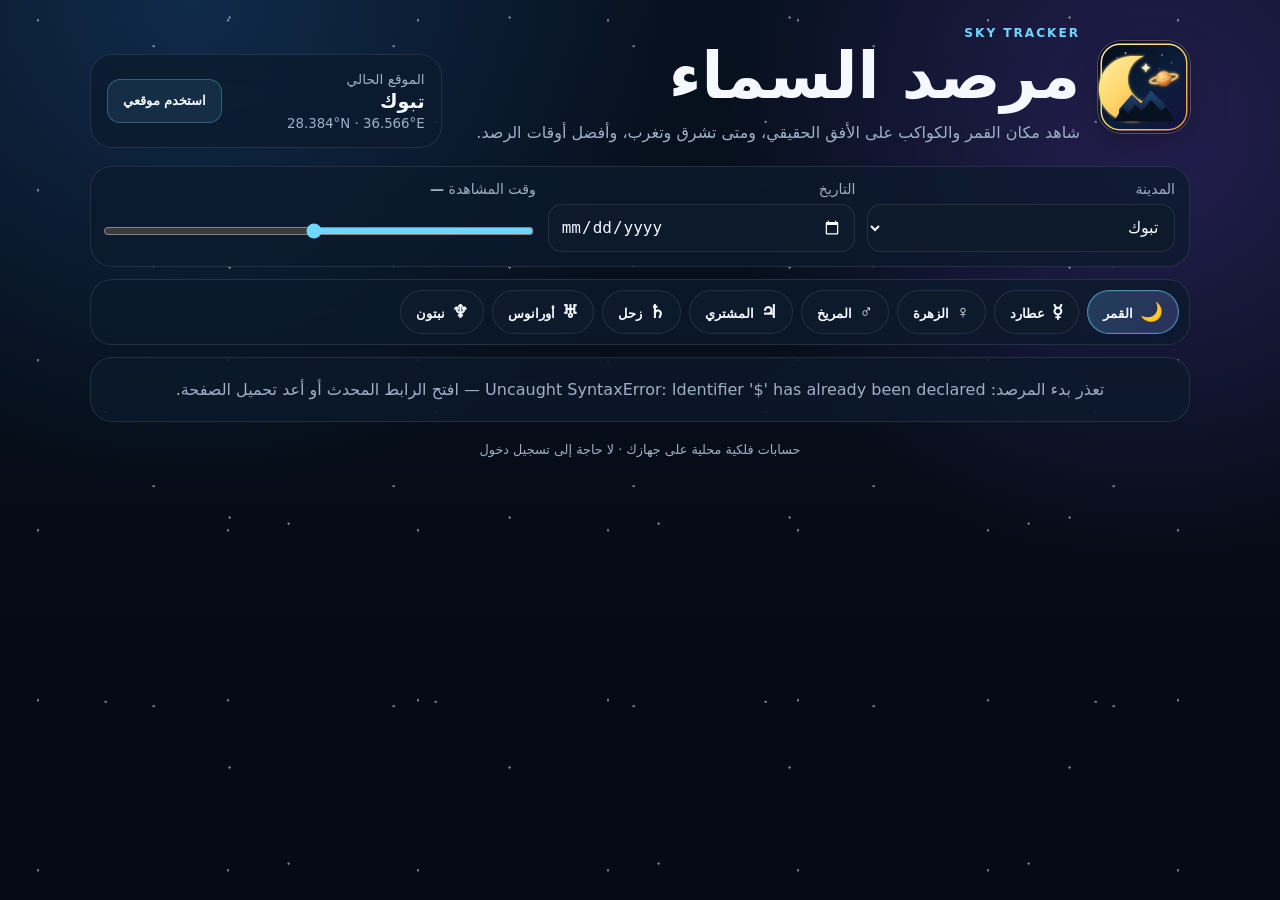
==== standalone.html @ f1cd0d45 "Create self-contained sky tracker fallback with embedded calculation engine, CSS and diagnostics" ====
<!doctype html>
<html lang="ar" dir="rtl">
<head>
  <meta charset="utf-8">
  <meta name="viewport" content="width=device-width,initial-scale=1,viewport-fit=cover">
  <meta name="theme-color" content="#07111f">
  <meta name="description" content="تتبع القمر والكواكب: الشروق والغروب والاتجاه وأفضل أوقات الرصد.">
  <title>مرصد السماء — تشغيل مستقل</title>
  <link rel="manifest" href="manifest.webmanifest">
  <link rel="icon" href="icon.svg" type="image/svg+xml">
  <link rel="apple-touch-icon" href="icon.svg">
  <style>
:root{color-scheme:dark;--bg:#06101d;--panel:rgba(12,26,45,.78);--panel2:rgba(18,38,63,.86);--line:rgba(255,255,255,.10);--text:#f5f8ff;--muted:#9fb0c7;--accent:#6ed7ff;--accent2:#9288ff;--good:#82efb5;--warn:#ffd978;--bad:#ff9d9d}
*{box-sizing:border-box}html{background:var(--bg)}body{margin:0;min-height:100vh;font-family:system-ui,-apple-system,"Segoe UI",Tahoma,Arial,sans-serif;color:var(--text);background:radial-gradient(circle at 15% 0%,#102a4a 0,transparent 35%),radial-gradient(circle at 90% 15%,#241f51 0,transparent 31%),linear-gradient(180deg,#07111f,#050b14 75%);overflow-x:hidden}.stars{position:fixed;inset:0;pointer-events:none;opacity:.45;background-image:radial-gradient(circle at 20% 12%,#fff 0 1px,transparent 1.4px),radial-gradient(circle at 64% 21%,#fff 0 1px,transparent 1.4px),radial-gradient(circle at 82% 7%,#fff 0 1px,transparent 1.4px),radial-gradient(circle at 32% 42%,#fff 0 1px,transparent 1.4px),radial-gradient(circle at 78% 54%,#fff 0 1px,transparent 1.4px);background-size:190px 170px,240px 220px,280px 250px,330px 290px,370px 340px}.app-shell{width:min(1100px,calc(100% - 28px));margin:auto;padding:26px 0 42px;position:relative}.hero{display:grid;grid-template-columns:1.35fr .65fr;gap:18px;align-items:end;margin-bottom:18px}.brand-wrap{display:flex;align-items:center;gap:18px;min-width:0}.app-logo{width:92px;height:92px;border-radius:24px;object-fit:cover;flex:0 0 auto;box-shadow:0 0 0 1px rgba(255,217,120,.28),0 14px 36px rgba(0,0,0,.28)}.eyebrow{font-size:.76rem;font-weight:800;letter-spacing:.16em;color:var(--accent);margin:0 0 4px}.hero h1{margin:0;font-size:clamp(2rem,5vw,4rem);line-height:1}.subtitle{color:var(--muted);max-width:700px;line-height:1.8;margin:.7rem 0 0}.location-box{display:flex;align-items:center;justify-content:space-between;gap:12px;padding:16px;border:1px solid var(--line);background:var(--panel);backdrop-filter:blur(18px);border-radius:22px}.location-box div{display:grid;gap:3px}.location-box strong{font-size:1.2rem}.location-box small{color:var(--muted);direction:ltr;text-align:right}.panel{border:1px solid var(--line);background:var(--panel);backdrop-filter:blur(18px);border-radius:22px}.controls{padding:14px;display:grid;grid-template-columns:1fr 1fr 1.4fr;gap:12px;margin-bottom:12px}.controls label{display:grid;gap:7px;color:var(--muted);font-size:.88rem}.controls select,.controls input[type=date]{width:100%;border:1px solid var(--line);background:#0c1a2c;color:var(--text);border-radius:14px;padding:12px;font-size:1rem;min-height:48px}.controls input[type=range]{width:100%;accent-color:var(--accent);min-height:32px}.body-picker{padding:10px;display:flex;gap:8px;overflow-x:auto;margin-bottom:12px;scrollbar-width:none}.body-picker::-webkit-scrollbar{display:none}.body-chip,.tab,.secondary-btn{border:1px solid var(--line);background:#0c1a2c;color:var(--text);border-radius:999px;min-height:44px;padding:10px 15px;font-weight:750;cursor:pointer;white-space:nowrap}.body-chip span{margin-left:7px;font-size:1.15rem}.body-chip.active,.tab.active{background:linear-gradient(135deg,rgba(110,215,255,.2),rgba(146,136,255,.22));border-color:rgba(110,215,255,.55);box-shadow:inset 0 0 0 1px rgba(110,215,255,.1)}.secondary-btn{border-radius:13px;background:rgba(110,215,255,.1);border-color:rgba(110,215,255,.3)}button:focus-visible,input:focus-visible,select:focus-visible{outline:3px solid rgba(110,215,255,.45);outline-offset:2px}.loading{padding:22px;text-align:center;color:var(--muted)}.tabs{padding:7px;display:flex;gap:7px;margin-bottom:14px}.tab{flex:1;border-radius:14px}.tab-page{display:none}.active-page{display:block}.today-grid{display:grid;grid-template-columns:1fr 1.18fr;gap:14px}.sky-card{padding:18px}.section-title-row{display:flex;align-items:flex-start;justify-content:space-between;gap:12px}.section-title-row h2{margin:3px 0 0;font-size:1.65rem}.muted{color:var(--muted);font-size:.86rem}.badge{border-radius:999px;padding:8px 11px;background:rgba(255,255,255,.07);border:1px solid var(--line);font-size:.82rem;font-weight:800}.badge.good{color:var(--good);border-color:rgba(130,239,181,.3);background:rgba(130,239,181,.08)}.badge.warn{color:var(--warn)}.badge.bad{color:var(--bad)}.compass{width:min(330px,86vw);aspect-ratio:1;margin:18px auto 12px;border-radius:50%;border:1px solid rgba(255,255,255,.22);position:relative;background:radial-gradient(circle,rgba(110,215,255,.08),transparent 55%)}.compass>span{position:absolute;font-size:.78rem;color:var(--muted);font-weight:800}.north{top:7px;left:50%;transform:translateX(-50%)}.south{bottom:7px;left:50%;transform:translateX(-50%)}.east{right:8px;top:50%;transform:translateY(-50%)}.west{left:8px;top:50%;transform:translateY(-50%)}.ring{position:absolute;border:1px solid rgba(255,255,255,.08);border-radius:50%;left:50%;top:50%;transform:translate(-50%,-50%)}.ring-1{width:66%;height:66%}.ring-2{width:34%;height:34%}.az-line{position:absolute;left:50%;top:50%;width:42%;height:1px;background:linear-gradient(90deg,rgba(110,215,255,.1),rgba(110,215,255,.75));transform-origin:left center}.body-dot{position:absolute;width:22px;height:22px;border-radius:50%;transform:translate(-50%,-50%);background:radial-gradient(circle at 35% 30%,#fff 0 13%,var(--accent) 30%,var(--accent2) 100%);box-shadow:0 0 22px rgba(110,215,255,.55);border:2px solid rgba(255,255,255,.8)}.center-dot{position:absolute;left:50%;top:50%;width:8px;height:8px;border-radius:50%;background:#fff;transform:translate(-50%,-50%)}.position-readout{text-align:center;display:grid;gap:5px}.position-readout strong{font-size:1.1rem}.position-readout span,.position-readout small{color:var(--muted)}.metrics-grid{display:grid;grid-template-columns:1fr 1fr;gap:14px}.metric{padding:18px;min-height:148px;display:flex;flex-direction:column;justify-content:center}.metric span{color:var(--muted);font-size:.9rem}.metric strong{font-size:clamp(1.6rem,4vw,2.5rem);margin:.25rem 0}.metric small{color:#c2cede}.moon-info{padding:17px;margin-top:14px;display:grid;grid-template-columns:1fr 1fr;gap:14px}.moon-info>div{display:grid;gap:5px}.moon-info strong{font-size:1.25rem}.summary-card{padding:18px;margin-bottom:12px}.summary-card>div:first-child{display:flex;align-items:end;justify-content:space-between;gap:10px}.summary-card strong{font-size:2rem}.progress{height:8px;background:rgba(255,255,255,.07);border-radius:999px;overflow:hidden;margin-top:12px}.progress span{display:block;height:100%;width:0;background:linear-gradient(90deg,var(--accent),var(--accent2));transition:width .3s ease}.forecast-list{display:grid;gap:9px}.forecast-row{padding:14px 16px;display:grid;grid-template-columns:1fr auto;gap:12px;align-items:center}.forecast-row .date{font-weight:750}.forecast-row .detail{font-size:.9rem;text-align:left}.forecast-row.good .detail{color:var(--good)}.forecast-row.weak .detail{color:var(--muted)}.month-grid{display:grid;grid-template-columns:repeat(5,1fr);gap:8px}.month-day{min-height:92px;padding:12px;border-radius:17px;border:1px solid var(--line);background:var(--panel)}.month-day strong{display:block;font-size:.9rem}.month-day span{display:block;margin-top:7px;font-size:.8rem;color:var(--muted)}.month-day.good{border-color:rgba(130,239,181,.25);background:rgba(130,239,181,.055)}.month-day.good span{color:var(--good)}.note-card{padding:17px;margin-top:14px}.note-card p{color:var(--muted);line-height:1.75;margin:.5rem 0 0}footer{text-align:center;color:var(--muted);font-size:.8rem;padding-top:20px}
@media(max-width:760px){.brand-wrap{align-items:flex-start;gap:13px}.app-logo{width:72px;height:72px;border-radius:20px}.app-shell{width:min(100% - 18px,1100px);padding-top:16px}.hero{grid-template-columns:1fr}.hero h1{font-size:2.55rem}.location-box{border-radius:18px}.controls{grid-template-columns:1fr}.today-grid{grid-template-columns:1fr}.metrics-grid{gap:9px}.metric{min-height:126px;padding:14px}.month-grid{grid-template-columns:repeat(3,1fr)}.panel{border-radius:18px}.forecast-row{grid-template-columns:1fr}.forecast-row .detail{text-align:right}}@media(max-width:390px){.metrics-grid{grid-template-columns:1fr 1fr}.metric strong{font-size:1.35rem}.month-grid{grid-template-columns:repeat(2,1fr)}.location-box{align-items:stretch;flex-direction:column}.secondary-btn{width:100%}}
@media(prefers-reduced-motion:reduce){*{scroll-behavior:auto!important;transition:none!important}}
/* Horizon sky view */
.horizon-card{padding:18px;margin-bottom:14px;overflow:hidden}
.horizon-head{margin-bottom:12px}
.horizon-head h2{margin:3px 0 0;font-size:1.6rem}
.sky-scroll{direction:ltr;overflow-x:hidden;overscroll-behavior-inline:contain;border-radius:18px;scrollbar-width:thin;scrollbar-color:rgba(110,215,255,.35) transparent;background:#081426}
.sky-panorama{position:relative;min-width:0;height:460px;overflow:hidden;background:linear-gradient(180deg,var(--sky-top,#07142a) 0%,var(--sky-mid,#10284b) 52%,var(--sky-horizon,#534465) 79%,#111827 82%,#05080d 100%);isolation:isolate}
.sky-starfield{position:absolute;inset:0 0 18%;opacity:var(--stars-opacity,.9);background-image:radial-gradient(circle at 6% 13%,#fff 0 1px,transparent 1.6px),radial-gradient(circle at 13% 31%,#d7eaff 0 1.2px,transparent 1.8px),radial-gradient(circle at 19% 8%,#fff 0 1px,transparent 1.6px),radial-gradient(circle at 26% 42%,#fff 0 .8px,transparent 1.5px),radial-gradient(circle at 35% 22%,#d8e7ff 0 1.2px,transparent 1.8px),radial-gradient(circle at 43% 10%,#fff 0 1px,transparent 1.6px),radial-gradient(circle at 50% 35%,#fff 0 1.1px,transparent 1.7px),radial-gradient(circle at 58% 16%,#dbe7ff 0 1px,transparent 1.5px),radial-gradient(circle at 64% 44%,#fff 0 .9px,transparent 1.5px),radial-gradient(circle at 72% 24%,#fff 0 1.2px,transparent 1.7px),radial-gradient(circle at 80% 9%,#d9e8ff 0 1px,transparent 1.5px),radial-gradient(circle at 87% 37%,#fff 0 1px,transparent 1.6px),radial-gradient(circle at 94% 18%,#fff 0 1.2px,transparent 1.8px)}
.alt-guide{position:absolute;left:0;right:0;border-top:1px dashed rgba(255,255,255,.13);z-index:1}
.alt-guide span{position:absolute;left:12px;top:-18px;font-size:.72rem;color:rgba(220,232,248,.52)}
.g60{top:29%}.g30{top:55%}.g0{top:81%}
.sky-objects{position:absolute;inset:0;z-index:5}
.sky-object{position:absolute;transform:translate(-50%,-50%);display:grid;justify-items:center;gap:4px;min-width:86px;pointer-events:none}
.sky-object .orb{position:relative;border-radius:50%;border:1px solid rgba(255,255,255,.8);box-shadow:0 0 16px rgba(255,255,255,.35)}
.sky-object .obj-name{font-size:.88rem;font-weight:850;color:white;text-shadow:0 2px 7px #000,0 0 8px #000}
.sky-object .obj-data{font-size:.67rem;color:#d6e2f4;background:rgba(2,8,17,.55);padding:2px 6px;border-radius:999px;white-space:nowrap}
.sky-object.selected .orb{outline:3px solid var(--accent);outline-offset:5px;box-shadow:0 0 30px rgba(110,215,255,.78)}
.sky-object.selected .obj-name{color:#9be7ff}
.sky-object.moon .orb{width:34px;height:34px;background:radial-gradient(circle at 36% 32%,#fff 0 12%,#dfdfd7 26%,#a9a9a1 65%,#707277 100%)}
.sky-object.mercury .orb{width:13px;height:13px;background:radial-gradient(circle at 35% 30%,#f1f0e8,#9a9b98 60%,#595a5d)}
.sky-object.venus .orb{width:20px;height:20px;background:radial-gradient(circle at 35% 30%,#fff8cb,#ffd978 48%,#c99034);box-shadow:0 0 24px rgba(255,226,136,.9)}
.sky-object.mars .orb{width:19px;height:19px;background:radial-gradient(circle at 35% 30%,#ffb08a,#d85a35 58%,#842b23)}
.sky-object.jupiter .orb{width:27px;height:27px;background:linear-gradient(180deg,#f4d6a2 0 17%,#b98057 18% 31%,#f0d3a4 32% 49%,#9e6a4f 50% 61%,#e6c18e 62% 100%)}
.sky-object.saturn .orb{width:23px;height:23px;background:radial-gradient(circle at 35% 30%,#f4ddaa,#c8a265 65%,#8c7044)}
.sky-object.saturn .orb:after{content:"";position:absolute;left:50%;top:50%;width:38px;height:10px;border:2px solid #e0c484;border-radius:50%;transform:translate(-50%,-50%) rotate(-12deg)}
.sky-object.sun .orb{width:34px;height:34px;background:#fff2a1;box-shadow:0 0 35px #ffd05c}
.below-horizon{position:absolute;left:50%;top:12px;transform:translateX(-50%);z-index:9;max-width:78%;padding:8px 14px;border:1px solid rgba(255,157,157,.35);border-radius:999px;background:rgba(57,18,24,.72);color:#ffd0d0;font-size:.8rem;font-weight:800;text-align:center}
.mountains{position:absolute;left:-2%;right:-2%;bottom:17%;height:17%;z-index:2;clip-path:polygon(0 100%,0 72%,4% 55%,8% 72%,13% 42%,18% 70%,24% 47%,30% 76%,36% 38%,43% 71%,50% 53%,57% 73%,63% 31%,70% 66%,77% 45%,84% 71%,90% 37%,96% 65%,100% 51%,100% 100%)}
.mountains.back{background:rgba(22,35,53,.88);transform:translateY(10px) scaleY(.83)}
.mountains.front{background:#080d13;clip-path:polygon(0 100%,0 78%,6% 64%,12% 82%,18% 59%,26% 82%,33% 57%,40% 80%,47% 67%,53% 83%,61% 52%,68% 78%,76% 62%,84% 82%,91% 55%,100% 76%,100% 100%)}
.ground{position:absolute;left:0;right:0;bottom:0;height:18%;z-index:3;background:linear-gradient(#090d12,#030507)}
.dir-mark{position:absolute;bottom:11px;z-index:7;transform:translateX(-50%);display:grid;justify-items:center;gap:1px;white-space:nowrap;color:#c9d5e6;font-size:.74rem}
.dir-mark b{font-size:.82rem;color:#fff}.dir-mark span{opacity:.55;font-size:.66rem}
.d0{left:0%}.d45{left:12.5%}.d90{left:25%}.d135{left:37.5%}.d180{left:50%}.d225{left:62.5%}.d270{left:75%}.d315{left:87.5%}.d360{left:100%}
.sky-scene-footer{display:flex;justify-content:space-between;align-items:center;gap:14px;padding-top:13px}
.sky-scene-footer>div{display:flex;gap:10px;align-items:baseline;flex-wrap:wrap}
.sky-scene-footer strong{font-size:1.06rem}.sky-scene-footer span,.sky-scene-footer small{color:var(--muted)}
.lower-grid{grid-template-columns:.85fr 1.15fr;margin-top:14px}
.compass-card{padding:16px}.compact-head strong{display:block;margin-top:3px}
.compass{width:min(290px,78vw)}
.compass>span{font-size:.67rem}
@media(max-width:760px){.horizon-card{padding:12px}.sky-panorama{min-width:0;height:300px}.sky-scene-footer{align-items:flex-start;flex-direction:column}.lower-grid{grid-template-columns:1fr}.sky-object .obj-name{font-size:.8rem}.sky-object .obj-data{font-size:.62rem}}

/* Full-horizon 360° single-panel mode (no horizontal panning). */
.sky-scroll{overflow:hidden;touch-action:pan-y}
.sky-panorama{min-width:0;width:100%;height:clamp(300px,43vw,460px)}
.sky-objects{overflow:hidden}
.sky-object{min-width:0;max-width:120px;gap:3px;z-index:5}
.sky-object .obj-name{font-size:clamp(.62rem,1.25vw,.85rem)}
.sky-object .obj-data{display:none}
.sky-object.selected .obj-data{display:block;font-size:.64rem}
.sky-legend{display:flex;flex-wrap:wrap;gap:6px;margin:10px 0 0;direction:rtl}
.sky-legend-chip{border:1px solid rgba(170,192,225,.25);background:rgba(11,27,47,.6);border-radius:999px;padding:6px 9px;color:#dbe9ff;font-size:.76rem;font-family:inherit;white-space:nowrap}
button.sky-legend-chip{cursor:pointer}
button.sky-legend-chip.active{border-color:#6ed7ff;color:#a5ebff;background:rgba(110,215,255,.13)}
@media(max-width:760px){
 .sky-panorama{min-width:0;width:100%;height:300px}
 .sky-object .obj-name{font-size:.62rem}
 .sky-object .orb{transform:scale(.78)}
 .sky-object.selected .obj-data{display:none}
 .dir-mark{font-size:.57rem}
 .dir-mark b{font-size:.63rem}
 .d45 b,.d135 b,.d225 b,.d315 b,.d45 span,.d135 span,.d225 span,.d315 span{display:none}
 .d360{display:none}
 .sky-legend-chip{font-size:.7rem;padding:5px 7px}
 .below-horizon{max-width:90%;font-size:.67rem}
}

/* Named bright stars and approximate minor planet overlays */
.catalog-switches{display:flex;gap:15px;align-items:center;flex-wrap:wrap;color:#dce8ff;font-size:.84rem;margin:10px 0}
.catalog-switches label{display:flex;align-items:center;gap:6px;cursor:pointer}
.catalog-switches input{accent-color:#7cbdff}
.catalog-details{padding:9px 12px;border-radius:13px;background:rgba(24,42,64,.65);font-size:.85rem;color:#e2f4ff;margin-bottom:9px;line-height:1.75}
.catalog-legend{display:flex;flex-wrap:wrap;gap:6px;margin:10px 0}
.catalog-marker{position:absolute;transform:translate(-50%,-50%);border:0;border-radius:50%;background:transparent;display:flex;align-items:center;justify-content:center;width:13px;height:13px;min-width:13px;min-height:13px;padding:0;cursor:pointer;font-size:12px;color:#f4f7ff;z-index:7;text-shadow:0 0 7px white}
.catalog-marker.asteroid{color:#e5bb95;font-size:13px}
.catalog-marker.active{outline:1px solid #4cd8fa;outline-offset:4px}
.catalog-marker-name{position:absolute;bottom:17px;left:50%;transform:translateX(-50%);white-space:nowrap;background:rgba(3,10,23,.72);border-radius:6px;padding:2px 4px;font-size:11px;color:#d9ecff;text-shadow:0 0 2px black}
.catalog-marker.asteroid .catalog-marker-name{color:#f9cda9}
.minor-chip{border-color:rgba(230,187,135,.3);color:#f1d0ad}
.star-chip{border-color:rgba(197,214,255,.25)}
@media(max-width:760px){.catalog-marker-name{display:none}.catalog-marker.active .catalog-marker-name{display:block;font-size:9px}.catalog-legend{max-height:150px;overflow-y:auto}.catalog-details{font-size:.75rem}}

</style>
</head>
<body>
  <div class="stars" aria-hidden="true"></div>
  <main class="app-shell">
    <header class="hero">
      <div class="brand-wrap">
        <img class="app-logo" src="icon.svg" alt="أيقونة مرصد السماء">
        <div>
          <p class="eyebrow">SKY TRACKER</p>
          <h1>مرصد السماء</h1>
          <p class="subtitle">شاهد مكان القمر والكواكب على الأفق الحقيقي، ومتى تشرق وتغرب، وأفضل أوقات الرصد.</p>
        </div>
      </div>
      <div class="location-box">
        <div>
          <span class="muted">الموقع الحالي</span>
          <strong id="locationName">تبوك</strong>
          <small id="locationCoords">28.384°N · 36.566°E</small>
        </div>
        <button id="useLocationBtn" class="secondary-btn" type="button">استخدم موقعي</button>
      </div>
    </header>

    <section class="controls panel">
      <label>
        <span>المدينة</span>
        <select id="citySelect">
          <option value="tabuk">تبوك</option>
          <option value="riyadh">الرياض</option>
          <option value="jeddah">جدة</option>
          <option value="makkah">مكة</option>
          <option value="madinah">المدينة المنورة</option>
          <option value="dammam">الدمام</option>
        </select>
      </label>
      <label>
        <span>التاريخ</span>
        <input id="dateInput" type="date">
      </label>
      <label>
        <span>وقت المشاهدة <b id="timeLabel">—</b></span>
        <input id="timeInput" type="range" min="0" max="23.5" step="0.5">
      </label>
    </section>

    <section class="body-picker panel" aria-label="اختيار الجرم السماوي">
      <button class="body-chip active" data-body="Moon" type="button"><span>🌙</span>القمر</button>
      <button class="body-chip" data-body="Mercury" type="button"><span>☿</span>عطارد</button>
      <button class="body-chip" data-body="Venus" type="button"><span>♀</span>الزهرة</button>
      <button class="body-chip" data-body="Mars" type="button"><span>♂</span>المريخ</button>
      <button class="body-chip" data-body="Jupiter" type="button"><span>♃</span>المشتري</button>
      <button class="body-chip" data-body="Saturn" type="button"><span>♄</span>زحل</button>
      <button class="body-chip" data-body="Uranus" type="button"><span>♅</span>أورانوس</button>
      <button class="body-chip" data-body="Neptune" type="button"><span>♆</span>نبتون</button>
    </section>

    <section id="loadingPanel" class="panel loading">جاري تحميل محرك الحساب الفلكي…</section>

    <div id="appContent" hidden>
      <nav class="tabs panel" aria-label="فترة العرض">
        <button class="tab active" data-tab="today" type="button">اليوم</button>
        <button class="tab" data-tab="week" type="button">هذا الأسبوع</button>
        <button class="tab" data-tab="month" type="button">هذا الشهر</button>
      </nav>

      <section id="todayTab" class="tab-page active-page">
        <article class="panel horizon-card">
          <div class="section-title-row horizon-head">
            <div>
              <span class="muted">الأفق كاملًا ٣٦٠° — من الشمال إلى الشمال في صورة واحدة</span>
              <h2 id="currentBodyTitle">القمر</h2>
            </div>
            <div id="visibilityBadge" class="badge">—</div>
          </div>

          <div id="skyScroll" class="sky-scroll" aria-label="منظر أفقي لمواقع القمر والكواكب">
            <div id="skyPanorama" class="sky-panorama">
              <div class="sky-starfield" aria-hidden="true"></div>
              <div class="alt-guide g60"><span>60°</span></div>
              <div class="alt-guide g30"><span>30°</span></div>
              <div class="alt-guide g0"><span>الأفق 0°</span></div>
              <div id="skyObjects" class="sky-objects"></div>
              <div id="belowHorizonBanner" class="below-horizon" hidden></div>
              <div class="mountains back" aria-hidden="true"></div>
              <div class="mountains front" aria-hidden="true"></div>
              <div class="ground" aria-hidden="true"></div>

              <div class="dir-mark d0"><b>شمال</b><span>0°</span></div>
              <div class="dir-mark d45"><b>شمال شرقي</b><span>45°</span></div>
              <div class="dir-mark d90"><b>شرق</b><span>90°</span></div>
              <div class="dir-mark d135"><b>جنوب شرقي</b><span>135°</span></div>
              <div class="dir-mark d180"><b>جنوب</b><span>180°</span></div>
              <div class="dir-mark d225"><b>جنوب غربي</b><span>225°</span></div>
              <div class="dir-mark d270"><b>غرب</b><span>270°</span></div>
              <div class="dir-mark d315"><b>شمال غربي</b><span>315°</span></div>
              <div class="dir-mark d360"><b>شمال</b><span>360°</span></div>
            </div>
          </div>

          <div class="catalog-switches" aria-label="فئات الأجرام">
  <label><input type="checkbox" id="showNamedStars" checked> النجوم المسمّاة (٢١)</label>
  <label><input type="checkbox" id="showMinorBodies" checked> الكويكبات (٥)</label>
</div>
<div id="catalogDetails" class="catalog-details" aria-live="polite">اختر نجمًا أو كويكبًا لمعرفة اتجاهه وارتفاعه.</div>
<div id="skyLegend" class="sky-legend" aria-label="الأجرام الموجودة فوق الأفق"></div>
<div id="catalogLegend" class="catalog-legend" aria-label="النجوم والكويكبات فوق الأفق"></div>
          <div class="sky-scene-footer">
            <div>
              <strong id="directionNow">—</strong>
              <span id="altitudeNow">—</span>
            </div>
            <small id="visibilityReason">—</small>
          </div>
        </article>

        <div class="today-grid lower-grid">
          <article class="panel compass-card">
            <div class="section-title-row compact-head">
              <div>
                <span class="muted">البوصلة</span>
                <strong>الموقع الدقيق</strong>
              </div>
            </div>
            <div class="compass" aria-label="بوصلة توضح اتجاه الجرم">
              <span class="north">شمال</span><span class="east">شرق</span><span class="south">جنوب</span><span class="west">غرب</span>
              <div class="ring ring-1"></div><div class="ring ring-2"></div>
              <div id="azLine" class="az-line"></div>
              <div id="bodyDot" class="body-dot"></div>
              <div class="center-dot"></div>
            </div>
          </article>

          <div class="metrics-grid">
            <article class="metric panel"><span>الشروق</span><strong id="riseTime">—</strong><small id="riseDir">—</small></article>
            <article class="metric panel"><span>الغروب</span><strong id="setTime">—</strong><small id="setDir">—</small></article>
            <article class="metric panel"><span>أعلى ارتفاع</span><strong id="maxAlt">—</strong><small id="maxTime">—</small></article>
            <article class="metric panel"><span>أفضل وقت للرصد</span><strong id="bestTime">—</strong><small id="bestDir">—</small></article>
          </div>
        </div>

        <article id="moonInfo" class="panel moon-info" hidden>
          <div><span class="muted">طور القمر</span><strong id="moonPhase">—</strong></div>
          <div><span class="muted">الإضاءة</span><strong id="moonIllumination">—</strong></div>
        </article>
      </section>

      <section id="weekTab" class="tab-page">
        <article class="panel summary-card">
          <div><span class="muted">ليالٍ مناسبة فلكيًا خلال 7 أيام</span><strong id="weekCount">—</strong></div>
          <div class="progress"><span id="weekProgress"></span></div>
        </article>
        <div id="weekList" class="forecast-list"></div>
      </section>

      <section id="monthTab" class="tab-page">
        <article class="panel summary-card">
          <div><span class="muted">ليالٍ مناسبة فلكيًا خلال 30 يومًا</span><strong id="monthCount">—</strong></div>
          <div class="progress"><span id="monthProgress"></span></div>
        </article>
        <div id="monthGrid" class="month-grid"></div>
      </section>

      <section class="panel note-card">
        <strong>مهم لفهم المنظر</strong>
        <p>يعرض المرصد ٣٦٠° في لوحة واحدة. أضفنا ٢١ نجمًا مسمّى، منها الشعرى اليمانية والشامية، وخمسة كويكبات بأرصاد موضعية تقريبية مبنية على عناصر مدارية من عام ٢٠٢٦؛ ليست بيانات لتوجيه تلسكوب بدقة. قد لا يُرى بعض الأجرام بالعين، ولا تعني علاماتها المرسومة إمكانية رصدها دون منظار أو تلسكوب.</p>
      </section>
    </div>

    <footer>حسابات فلكية محلية على جهازك · لا حاجة إلى تسجيل دخول</footer>
  </main>

  <script>
(function(){
  window.__skyBoot=false;
  function report(message){
    if(window.__skyBoot)return;
    var el=document.getElementById('loadingPanel');
    if(el){el.hidden=false;el.textContent='تعذر بدء المرصد: '+message+' — افتح الرابط المحدث أو أعد تحميل الصفحة.';}
  }
  window.addEventListener('error',function(e){report(e.message||'تعذر تشغيل أحد ملفات البرنامج');});
  window.addEventListener('unhandledrejection',function(e){report(String(e.reason&&e.reason.message||e.reason||'خطأ غير معروف'));});
  setTimeout(function(){if(!window.__skyBoot)report('انتهت مهلة بدء المحرك الفلكي');},12000);
})();
</script>
  <script>
/*
 MIT


    Astronomy library for JavaScript (browser and Node.js).
    https://github.com/cosinekitty/astronomy

    MIT License

    Copyright (c) 2019-2023 Don Cross <cosinekitty@gmail.com>

    Permission is hereby granted, free of charge, to any person obtaining a copy
    of this software and associated documentation files (the "Software"), to deal
    in the Software without restriction, including without limitation the rights
    to use, copy, modify, merge, publish, distribute, sublicense, and/or sell
    copies of the Software, and to permit persons to whom the Software is
    furnished to do so, subject to the following conditions:

    The above copyright notice and this permission notice shall be included in all
    copies or substantial portions of the Software.

    THE SOFTWARE IS PROVIDED "AS IS", WITHOUT WARRANTY OF ANY KIND, EXPRESS OR
    IMPLIED, INCLUDING BUT NOT LIMITED TO THE WARRANTIES OF MERCHANTABILITY,
    FITNESS FOR A PARTICULAR PURPOSE AND NONINFRINGEMENT. IN NO EVENT SHALL THE
    AUTHORS OR COPYRIGHT HOLDERS BE LIABLE FOR ANY CLAIM, DAMAGES OR OTHER
    LIABILITY, WHETHER IN AN ACTION OF CONTRACT, TORT OR OTHERWISE, ARISING FROM,
    OUT OF OR IN CONNECTION WITH THE SOFTWARE OR THE USE OR OTHER DEALINGS IN THE
    SOFTWARE.
*/
var $jscomp=$jscomp||{};$jscomp.scope={};$jscomp.createTemplateTagFirstArg=function(r){return r.raw=r};$jscomp.createTemplateTagFirstArgWithRaw=function(r,u){r.raw=u;return r};$jscomp.arrayIteratorImpl=function(r){var u=0;return function(){return u<r.length?{done:!1,value:r[u++]}:{done:!0}}};$jscomp.arrayIterator=function(r){return{next:$jscomp.arrayIteratorImpl(r)}};$jscomp.makeIterator=function(r){var u="undefined"!=typeof Symbol&&Symbol.iterator&&r[Symbol.iterator];return u?u.call(r):$jscomp.arrayIterator(r)};
$jscomp.getGlobal=function(r){r=["object"==typeof globalThis&&globalThis,r,"object"==typeof window&&window,"object"==typeof self&&self,"object"==typeof global&&global];for(var u=0;u<r.length;++u){var e=r[u];if(e&&e.Math==Math)return e}throw Error("Cannot find global object");};$jscomp.global=$jscomp.getGlobal(this);$jscomp.ASSUME_ES5=!1;$jscomp.ASSUME_NO_NATIVE_MAP=!1;$jscomp.ASSUME_NO_NATIVE_SET=!1;$jscomp.SIMPLE_FROUND_POLYFILL=!1;$jscomp.ISOLATE_POLYFILLS=!1;$jscomp.FORCE_POLYFILL_PROMISE=!1;
$jscomp.FORCE_POLYFILL_PROMISE_WHEN_NO_UNHANDLED_REJECTION=!1;$jscomp.defineProperty=$jscomp.ASSUME_ES5||"function"==typeof Object.defineProperties?Object.defineProperty:function(r,u,e){if(r==Array.prototype||r==Object.prototype)return r;r[u]=e.value;return r};$jscomp.IS_SYMBOL_NATIVE="function"===typeof Symbol&&"symbol"===typeof Symbol("x");$jscomp.TRUST_ES6_POLYFILLS=!$jscomp.ISOLATE_POLYFILLS||$jscomp.IS_SYMBOL_NATIVE;$jscomp.polyfills={};$jscomp.propertyToPolyfillSymbol={};
$jscomp.POLYFILL_PREFIX="$jscp$";var $jscomp$lookupPolyfilledValue=function(r,u){var e=$jscomp.propertyToPolyfillSymbol[u];if(null==e)return r[u];e=r[e];return void 0!==e?e:r[u]};$jscomp.polyfill=function(r,u,e,C){u&&($jscomp.ISOLATE_POLYFILLS?$jscomp.polyfillIsolated(r,u,e,C):$jscomp.polyfillUnisolated(r,u,e,C))};
$jscomp.polyfillUnisolated=function(r,u,e,C){e=$jscomp.global;r=r.split(".");for(C=0;C<r.length-1;C++){var A=r[C];if(!(A in e))return;e=e[A]}r=r[r.length-1];C=e[r];u=u(C);u!=C&&null!=u&&$jscomp.defineProperty(e,r,{configurable:!0,writable:!0,value:u})};
$jscomp.polyfillIsolated=function(r,u,e,C){var A=r.split(".");r=1===A.length;C=A[0];C=!r&&C in $jscomp.polyfills?$jscomp.polyfills:$jscomp.global;for(var w=0;w<A.length-1;w++){var Q=A[w];if(!(Q in C))return;C=C[Q]}A=A[A.length-1];e=$jscomp.IS_SYMBOL_NATIVE&&"es6"===e?C[A]:null;u=u(e);null!=u&&(r?$jscomp.defineProperty($jscomp.polyfills,A,{configurable:!0,writable:!0,value:u}):u!==e&&(void 0===$jscomp.propertyToPolyfillSymbol[A]&&($jscomp.propertyToPolyfillSymbol[A]=$jscomp.IS_SYMBOL_NATIVE?$jscomp.global.Symbol(A):
$jscomp.POLYFILL_PREFIX+A),$jscomp.defineProperty(C,$jscomp.propertyToPolyfillSymbol[A],{configurable:!0,writable:!0,value:u})))};$jscomp.polyfill("Math.log10",function(r){return r?r:function(u){return Math.log(u)/Math.LN10}},"es6","es3");$jscomp.polyfill("Number.isFinite",function(r){return r?r:function(u){return"number"!==typeof u?!1:!isNaN(u)&&Infinity!==u&&-Infinity!==u}},"es6","es3");
$jscomp.polyfill("Math.hypot",function(r){return r?r:function(u){if(2>arguments.length)return arguments.length?Math.abs(arguments[0]):0;var e,C,A;for(e=A=0;e<arguments.length;e++)A=Math.max(A,Math.abs(arguments[e]));if(1E100<A||1E-100>A){if(!A)return A;for(e=C=0;e<arguments.length;e++){var w=Number(arguments[e])/A;C+=w*w}return Math.sqrt(C)*A}for(e=C=0;e<arguments.length;e++)w=Number(arguments[e]),C+=w*w;return Math.sqrt(C)}},"es6","es3");
$jscomp.polyfill("Number.MAX_SAFE_INTEGER",function(){return 9007199254740991},"es6","es3");$jscomp.polyfill("Number.isInteger",function(r){return r?r:function(u){return Number.isFinite(u)?u===Math.floor(u):!1}},"es6","es3");$jscomp.polyfill("Number.isSafeInteger",function(r){return r?r:function(u){return Number.isInteger(u)&&Math.abs(u)<=Number.MAX_SAFE_INTEGER}},"es6","es3");
$jscomp.polyfill("Math.cbrt",function(r){return r?r:function(u){if(0===u)return u;u=Number(u);var e=Math.pow(Math.abs(u),1/3);return 0>u?-e:e}},"es6","es3");
(function(r){"object"===typeof exports&&"undefined"!==typeof module?module.exports=r():"function"===typeof define&&define.amd?define([],r):("undefined"!==typeof window?window:"undefined"!==typeof global?global:"undefined"!==typeof self?self:this).Astronomy=r()})(function(){return function(){function r(u,e,C){function A(N,T){if(!e[N]){if(!u[N]){var ka="function"==typeof require&&require;if(!T&&ka)return ka(N,!0);if(w)return w(N,!0);T=Error("Cannot find module '"+N+"'");throw T.code="MODULE_NOT_FOUND",
T;}T=e[N]={exports:{}};u[N][0].call(T.exports,function(sa){return A(u[N][1][sa]||sa)},T,T.exports,r,u,e,C)}return e[N].exports}for(var w="function"==typeof require&&require,Q=0;Q<C.length;Q++)A(C[Q]);return A}return r}()({1:[function(r,u,e){function C(a){switch(a){case m.Sun:return 2.959122082855911E-4;case m.Mercury:return 4.912547451450812E-11;case m.Venus:return 7.243452486162703E-10;case m.Earth:return 8.887692390113509E-10;case m.Moon:return 1.093189565989891E-11;case m.EMB:return 8.997011346712498E-10;
case m.Mars:return 9.549535105779258E-11;case m.Jupiter:return 2.825345909524226E-7;case m.Saturn:return 8.459715185680659E-8;case m.Uranus:return 1.292024916781969E-8;case m.Neptune:return 1.524358900784276E-8;case m.Pluto:return 2.18869976542597E-12;default:throw"Do not know mass product for body: "+a;}}function A(a){if(!0!==a&&!1!==a)throw console.trace(),"Value is not boolean: "+a;return a}function w(a){if(!Number.isFinite(a))throw console.trace(),"Value is not a finite number: "+a;return a}function Q(a){return a-
Math.floor(a)}function N(a,b){var c=a.x*a.x+a.y*a.y+a.z*a.z;if(1E-8>Math.abs(c))throw"AngleBetween: first vector is too short.";var d=b.x*b.x+b.y*b.y+b.z*b.z;if(1E-8>Math.abs(d))throw"AngleBetween: second vector is too short.";a=(a.x*b.x+a.y*b.y+a.z*b.z)/Math.sqrt(c*d);return-1>=a?180:1<=a?0:e.RAD2DEG*Math.acos(a)}function T(a){a=ld.indexOf(a);return 0<=a?md[a]:null}function ka(a){return(a=T(a))&&0<a.dist?a:null}function sa(a){var b=2E3+(a-14)/365.24217;if(-500>b)return a=(b-1820)/100,-20+32*a*a;
if(500>b){a=b/100;b=a*a;var c=a*b;return 10583.6-1014.41*a+33.78311*b-5.952053*c-.1798452*b*b+.022174192*b*c+.0090316521*c*c}if(1600>b)return a=(b-1E3)/100,b=a*a,c=a*b,1574.2-556.01*a+71.23472*b+.319781*c-.8503463*b*b-.005050998*b*c+.0083572073*c*c;if(1700>b)return a=b-1600,b=a*a,120-.9808*a-.01532*b+a*b/7129;if(1800>b)return a=b-1700,b=a*a,8.83+.1603*a-.0059285*b+1.3336E-4*a*b-b*b/1174E3;if(1860>b){a=b-1800;b=a*a;c=a*b;var d=b*b;return 13.72-.332447*a+.0068612*b+.0041116*c-3.7436E-4*d+1.21272E-5*
b*c-1.699E-7*c*c+8.75E-10*c*d}if(1900>b)return a=b-1860,b=a*a,c=a*b,7.62+.5737*a-.251754*b+.01680668*c-4.473624E-4*b*b+b*c/233174;if(1920>b)return a=b-1900,b=a*a,-2.79+1.494119*a-.0598939*b+.0061966*a*b-1.97E-4*b*b;if(1941>b)return a=b-1920,b=a*a,21.2+.84493*a-.0761*b+.0020936*a*b;if(1961>b)return a=b-1950,b=a*a,29.07+.407*a-b/233+a*b/2547;if(1986>b)return a=b-1975,b=a*a,45.45+1.067*a-b/260-a*b/718;if(2005>b)return a=b-2E3,b=a*a,c=a*b,63.86+.3345*a-.060374*b+.0017275*c+6.51814E-4*b*b+2.373599E-5*
b*c;if(2050>b)return a=b-2E3,62.92+.32217*a+.005589*a*a;if(2150>b)return a=(b-1820)/100,-20+32*a*a-.5628*(2150-b);a=(b-1820)/100;return-20+32*a*a}function Vb(a){return a+Wb(a)/86400}function v(a){return a instanceof O?a:new O(a)}function Xb(a){a=a.tt/36525;return(((((-4.34E-8*a-5.76E-7)*a+.0020034)*a-1.831E-4)*a-46.836769)*a+84381.406)/3600}function da(a){if(!$a||1E-6<Math.abs($a.tt-a.tt)){var b=a.tt/36525;var c=(1287104.79305+1.295965810481E8*b)%1296E3*4.84813681109536E-6;var d=(335779.526232+1.7395272628478E9*
b)%1296E3*4.84813681109536E-6,f=(450160.398036-6962890.5431*b)%1296E3*4.84813681109536E-6,g=Math.sin(f),h=Math.cos(f),l=(-172064161-174666*b)*g+33386*h,k=(92052331+9086*b)*h+15377*g;h=2*(d-(1072260.70369+1.602961601209E9*b)%1296E3*4.84813681109536E-6+f);g=Math.sin(h);h=Math.cos(h);l+=(-13170906-1675*b)*g-13696*h;k+=(5730336-3015*b)*h-4587*g;h=2*(d+f);g=Math.sin(h);h=Math.cos(h);l+=(-2276413-234*b)*g+2796*h;k+=(978459-485*b)*h+1374*g;h=2*f;g=Math.sin(h);h=Math.cos(h);l+=(2074554+207*b)*g-698*h;k+=
(-897492+470*b)*h-291*g;g=Math.sin(c);h=Math.cos(c);c=-1.35E-4+1E-7*(l+((1475877-3633*b)*g+11817*h));b=3.88E-4+1E-7*(k+((73871-184*b)*h-1924*g));g=Xb(a);$a={tt:a.tt,dpsi:c,deps:b,ee:c*Math.cos(g*e.DEG2RAD)/15,mobl:g,tobl:g+b/3600}}return $a}function Yb(a,b){var c=a*e.DEG2RAD;a=Math.cos(c);c=Math.sin(c);return[b[0],b[1]*a-b[2]*c,b[1]*c+b[2]*a]}function ea(a){function b(D,G,P,fa){for(var L=[],ta=0;ta<=G-D;++ta){var ua=L,ub=ua.push,vb,Zb=P,nd=fa,$b=[];for(vb=0;vb<=nd-Zb;++vb)$b.push(0);ub.call(ua,{min:Zb,
array:$b})}return{min:D,array:L}}function c(D,G,P){D=D.array[G-D.min];return D.array[P-D.min]}function d(D,G,P){D=y.array[D-y.min];D.array[G-D.min]=P}function f(D,G,P){D=x.array[D-x.min];D.array[G-D.min]=P}function g(D,G,P,fa,L){L(D*P-G*fa,G*P+D*fa)}function h(D){return Math.sin(U*D)}function l(D,G,P,fa){var L={x:1,y:0};D=[0,D,G,P,fa];for(G=1;4>=G;++G)0!==D[G]&&g(L.x,L.y,c(y,D[G],G),c(x,D[G],G),function(ta,ua){return L.x=ta,L.y=ua});return L}function k(D,G,P,fa,L,ta,ua,ub){L=l(L,ta,ua,ub);q+=D*L.y;
t+=G*L.y;ab+=P*L.x;va+=fa*L.x}++e.CalcMoonCount;a=a.tt/36525;var n,p,q,t,y=b(-6,6,1,4),x=b(-6,6,1,4);var z=a*a;var ab=t=q=0;var va=3422.7;var la=h(.19833+.05611*a);var ha=h(.27869+.04508*a);var V=h(.16827-.36903*a);var ba=h(.34734-5.37261*a);var La=h(.10498-5.37899*a);var bb=h(.42681-.41855*a),od=h(.14943-5.37511*a);var cb=.84*la+.31*ha+14.27*V+7.26*ba+.28*La+.24*bb;var wb=2.94*la+.31*ha+14.27*V+9.34*ba+1.12*La+.83*bb;var db=-6.4*la-1.89*bb;ha=.21*la+.31*ha+14.27*V-88.7*ba-15.3*La+.24*bb-1.86*od;
V=cb-db;la=-3.332E-6*h(.59734-5.37261*a)-5.39E-7*h(.35498-5.37899*a)-6.4E-8*h(.39943-5.37511*a);cb=U*Q(.60643382+1336.85522467*a-3.13E-6*z)+cb/ia;wb=U*Q(.37489701+1325.55240982*a+2.565E-5*z)+wb/ia;db=U*Q(.99312619+99.99735956*a-4.4E-7*z)+db/ia;ha=U*Q(.25909118+1342.2278298*a-8.92E-6*z)+ha/ia;La=U*Q(.82736186+1236.85308708*a-3.97E-6*z)+V/ia;for(n=1;4>=n;++n){switch(n){case 1:V=wb;z=4;ba=1.000002208;break;case 2:V=db;z=3;ba=.997504612-.002495388*a;break;case 3:V=ha;z=4;ba=1.000002708+139.978*la;break;
case 4:V=La;z=6;ba=1;break;default:throw"Internal error: I = "+n;}d(0,n,1);d(1,n,Math.cos(V)*ba);f(0,n,0);f(1,n,Math.sin(V)*ba);for(p=2;p<=z;++p)g(c(y,p-1,n),c(x,p-1,n),c(y,1,n),c(x,1,n),function(D,G){return d(p,n,D),f(p,n,G)});for(p=1;p<=z;++p)d(-p,n,c(y,p,n)),f(-p,n,-c(x,p,n))}k(13.902,14.06,-.001,.2607,0,0,0,4);k(.403,-4.01,.394,.0023,0,0,0,3);k(2369.912,2373.36,.601,28.2333,0,0,0,2);k(-125.154,-112.79,-.725,-.9781,0,0,0,1);k(1.979,6.98,-.445,.0433,1,0,0,4);k(191.953,192.72,.029,3.0861,1,0,0,2);
k(-8.466,-13.51,.455,-.1093,1,0,0,1);k(22639.5,22609.07,.079,186.5398,1,0,0,0);k(18.609,3.59,-.094,.0118,1,0,0,-1);k(-4586.465,-4578.13,-.077,34.3117,1,0,0,-2);k(3.215,5.44,.192,-.0386,1,0,0,-3);k(-38.428,-38.64,.001,.6008,1,0,0,-4);k(-.393,-1.43,-.092,.0086,1,0,0,-6);k(-.289,-1.59,.123,-.0053,0,1,0,4);k(-24.42,-25.1,.04,-.3,0,1,0,2);k(18.023,17.93,.007,.1494,0,1,0,1);k(-668.146,-126.98,-1.302,-.3997,0,1,0,0);k(.56,.32,-.001,-.0037,0,1,0,-1);k(-165.145,-165.06,.054,1.9178,0,1,0,-2);k(-1.877,-6.46,
-.416,.0339,0,1,0,-4);k(.213,1.02,-.074,.0054,2,0,0,4);k(14.387,14.78,-.017,.2833,2,0,0,2);k(-.586,-1.2,.054,-.01,2,0,0,1);k(769.016,767.96,.107,10.1657,2,0,0,0);k(1.75,2.01,-.018,.0155,2,0,0,-1);k(-211.656,-152.53,5.679,-.3039,2,0,0,-2);k(1.225,.91,-.03,-.0088,2,0,0,-3);k(-30.773,-34.07,-.308,.3722,2,0,0,-4);k(-.57,-1.4,-.074,.0109,2,0,0,-6);k(-2.921,-11.75,.787,-.0484,1,1,0,2);k(1.267,1.52,-.022,.0164,1,1,0,1);k(-109.673,-115.18,.461,-.949,1,1,0,0);k(-205.962,-182.36,2.056,1.4437,1,1,0,-2);k(.233,
.36,.012,-.0025,1,1,0,-3);k(-4.391,-9.66,-.471,.0673,1,1,0,-4);k(.283,1.53,-.111,.006,1,-1,0,4);k(14.577,31.7,-1.54,.2302,1,-1,0,2);k(147.687,138.76,.679,1.1528,1,-1,0,0);k(-1.089,.55,.021,0,1,-1,0,-1);k(28.475,23.59,-.443,-.2257,1,-1,0,-2);k(-.276,-.38,-.006,-.0036,1,-1,0,-3);k(.636,2.27,.146,-.0102,1,-1,0,-4);k(-.189,-1.68,.131,-.0028,0,2,0,2);k(-7.486,-.66,-.037,-.0086,0,2,0,0);k(-8.096,-16.35,-.74,.0918,0,2,0,-2);k(-5.741,-.04,0,-9E-4,0,0,2,2);k(.255,0,0,0,0,0,2,1);k(-411.608,-.2,0,-.0124,0,0,
2,0);k(.584,.84,0,.0071,0,0,2,-1);k(-55.173,-52.14,0,-.1052,0,0,2,-2);k(.254,.25,0,-.0017,0,0,2,-3);k(.025,-1.67,0,.0031,0,0,2,-4);k(1.06,2.96,-.166,.0243,3,0,0,2);k(36.124,50.64,-1.3,.6215,3,0,0,0);k(-13.193,-16.4,.258,-.1187,3,0,0,-2);k(-1.187,-.74,.042,.0074,3,0,0,-4);k(-.293,-.31,-.002,.0046,3,0,0,-6);k(-.29,-1.45,.116,-.0051,2,1,0,2);k(-7.649,-10.56,.259,-.1038,2,1,0,0);k(-8.627,-7.59,.078,-.0192,2,1,0,-2);k(-2.74,-2.54,.022,.0324,2,1,0,-4);k(1.181,3.32,-.212,.0213,2,-1,0,2);k(9.703,11.67,-.151,
.1268,2,-1,0,0);k(-.352,-.37,.001,-.0028,2,-1,0,-1);k(-2.494,-1.17,-.003,-.0017,2,-1,0,-2);k(.36,.2,-.012,-.0043,2,-1,0,-4);k(-1.167,-1.25,.008,-.0106,1,2,0,0);k(-7.412,-6.12,.117,.0484,1,2,0,-2);k(-.311,-.65,-.032,.0044,1,2,0,-4);k(.757,1.82,-.105,.0112,1,-2,0,2);k(2.58,2.32,.027,.0196,1,-2,0,0);k(2.533,2.4,-.014,-.0212,1,-2,0,-2);k(-.344,-.57,-.025,.0036,0,3,0,-2);k(-.992,-.02,0,0,1,0,2,2);k(-45.099,-.02,0,-.001,1,0,2,0);k(-.179,-9.52,0,-.0833,1,0,2,-2);k(-.301,-.33,0,.0014,1,0,2,-4);k(-6.382,-3.37,
0,-.0481,1,0,-2,2);k(39.528,85.13,0,-.7136,1,0,-2,0);k(9.366,.71,0,-.0112,1,0,-2,-2);k(.202,.02,0,0,1,0,-2,-4);k(.415,.1,0,.0013,0,1,2,0);k(-2.152,-2.26,0,-.0066,0,1,2,-2);k(-1.44,-1.3,0,.0014,0,1,-2,2);k(.384,-.04,0,0,0,1,-2,-2);k(1.938,3.6,-.145,.0401,4,0,0,0);k(-.952,-1.58,.052,-.013,4,0,0,-2);k(-.551,-.94,.032,-.0097,3,1,0,0);k(-.482,-.57,.005,-.0045,3,1,0,-2);k(.681,.96,-.026,.0115,3,-1,0,0);k(-.297,-.27,.002,-9E-4,2,2,0,-2);k(.254,.21,-.003,0,2,-2,0,-2);k(-.25,-.22,.004,.0014,1,3,0,-2);k(-3.996,
0,0,4E-4,2,0,2,0);k(.557,-.75,0,-.009,2,0,2,-2);k(-.459,-.38,0,-.0053,2,0,-2,2);k(-1.298,.74,0,4E-4,2,0,-2,0);k(.538,1.14,0,-.0141,2,0,-2,-2);k(.263,.02,0,0,1,1,2,0);k(.426,.07,0,-6E-4,1,1,-2,-2);k(-.304,.03,0,3E-4,1,-1,2,0);k(-.372,-.19,0,-.0027,1,-1,-2,2);k(.418,0,0,0,0,0,4,0);k(-.33,-.04,0,0,3,0,2,0);z=-526.069*l(0,0,1,-2).y;z+=-3.352*l(0,0,1,-4).y;z+=44.297*l(1,0,1,-2).y;z+=-6*l(1,0,1,-4).y;z+=20.599*l(-1,0,1,0).y;z+=-30.598*l(-1,0,1,-2).y;z+=-24.649*l(-2,0,1,0).y;z+=-2*l(-2,0,1,-2).y;z+=-22.571*
l(0,1,1,-2).y;z+=10.985*l(0,-1,1,-2).y;q+=.82*h(.7736-62.5512*a)+.31*h(.0466-125.1025*a)+.35*h(.5785-25.1042*a)+.66*h(.4591+1335.8075*a)+.64*h(.313-91.568*a)+1.14*h(.148+1331.2898*a)+.21*h(.5918+1056.5859*a)+.44*h(.5784+1322.8595*a)+.24*h(.2275-5.7374*a)+.28*h(.2965+2.6929*a)+.33*h(.3132+6.3368*a);a=ha+t/ia;a=(1.000002708+139.978*la)*(18518.511+1.189+ab)*Math.sin(a)-6.24*Math.sin(3*a)+z;return{geo_eclip_lon:U*Q((cb+q/ia)/U),geo_eclip_lat:Math.PI/648E3*a,distance_au:ia*pd/(.999953253*va)}}function ac(a,
b){return[a.rot[0][0]*b[0]+a.rot[1][0]*b[1]+a.rot[2][0]*b[2],a.rot[0][1]*b[0]+a.rot[1][1]*b[1]+a.rot[2][1]*b[2],a.rot[0][2]*b[0]+a.rot[1][2]*b[1]+a.rot[2][2]*b[2]]}function wa(a,b,c){b=Ma(b,c);return ac(b,a)}function Ma(a,b){a=a.tt/36525;var c=84381.406,d=((((3.337E-7*a-4.67E-7)*a-.00772503)*a+.0512623)*a-.025754)*a+c;c*=4.84813681109536E-6;var f=((((-9.51E-8*a+1.32851E-4)*a-.00114045)*a-1.0790069)*a+5038.481507)*a*4.84813681109536E-6;d*=4.84813681109536E-6;var g=((((-5.6E-8*a+1.70663E-4)*a-.00121197)*
a-2.3814292)*a+10.556403)*a*4.84813681109536E-6;a=Math.sin(c);c=Math.cos(c);var h=Math.sin(-f);f=Math.cos(-f);var l=Math.sin(-d);d=Math.cos(-d);var k=Math.sin(g),n=Math.cos(g);g=n*f-h*k*d;var p=n*h*c+k*d*f*c-a*k*l,q=n*h*a+k*d*f*a+c*k*l,t=-k*f-h*n*d,y=-k*h*c+n*d*f*c-a*n*l;k=-k*h*a+n*d*f*a+c*n*l;h*=l;n=-l*f*c-a*d;a=-l*f*a+d*c;if(b===F.Into2000)return new J([[g,p,q],[t,y,k],[h,n,a]]);if(b===F.From2000)return new J([[g,t,h],[p,y,n],[q,k,a]]);throw"Invalid precess direction";}function ca(a){if(!eb||eb.tt!==
a.tt){var b=a.tt/36525,c=15*da(a).ee,d=(.779057273264+.00273781191135448*a.ut+a.ut%1)%1*360;0>d&&(d+=360);b=((c+.014506+((((-3.68E-8*b-2.9956E-5)*b-4.4E-7)*b+1.3915817)*b+4612.156534)*b)/3600+d)%360/15;0>b&&(b+=24);eb={tt:a.tt,st:b}}return eb.st}function bc(a){a=v(a);return ca(a)}function xb(a,b){var c=a.latitude*e.DEG2RAD,d=Math.sin(c);c=Math.cos(c);var f=1/Math.hypot(c,.996647180302104*d),g=a.height/1E3,h=6378.1366*f+g;b=(15*b+a.longitude)*e.DEG2RAD;a=Math.sin(b);b=Math.cos(b);return{pos:[h*c*b/
e.KM_PER_AU,h*c*a/e.KM_PER_AU,(6335.438815127603*f+g)*d/e.KM_PER_AU],vel:[-7.292115E-5*h*c*a*86400/e.KM_PER_AU,7.292115E-5*h*c*b*86400/e.KM_PER_AU,0]}}function xa(a,b,c){b=Na(b,c);return ac(b,a)}function Na(a,b){a=da(a);var c=a.mobl*e.DEG2RAD,d=a.tobl*e.DEG2RAD,f=4.84813681109536E-6*a.dpsi;a=Math.cos(c);c=Math.sin(c);var g=Math.cos(d),h=Math.sin(d);d=Math.cos(f);var l=Math.sin(f);f=-l*a;var k=-l*c,n=l*g,p=d*a*g+c*h,q=d*c*g-a*h;l*=h;var t=d*a*h-c*g;a=d*c*h+a*g;if(b===F.From2000)return new J([[d,n,
l],[f,p,t],[k,q,a]]);if(b===F.Into2000)return new J([[d,f,k],[n,p,q],[l,t,a]]);throw"Invalid precess direction";}function fb(a,b,c){return c===F.Into2000?wa(xa(a,b,c),b,c):xa(wa(a,b,c),b,c)}function cc(a,b){var c=ca(a);b=xb(b,c).pos;return fb(b,a,F.Into2000)}function qd(a){if(!(a instanceof Array)||3!==a.length)return!1;for(var b=0;3>b;++b){if(!(a[b]instanceof Array)||3!==a[b].length)return!1;for(var c=0;3>c;++c)if(!Number.isFinite(a[b][c]))return!1}return!0}function yb(a,b){return new E(a[0],a[1],
a[2],b)}function dc(a,b){b=yb(a,b);var c=b.x*b.x+b.y*b.y,d=Math.sqrt(c+b.z*b.z);if(0===c){if(0===b.z)throw"Indeterminate sky coordinates";return new gb(0,0>b.z?-90:90,d,b)}var f=e.RAD2HOUR*Math.atan2(b.y,b.x);0>f&&(f+=24);return new gb(f,e.RAD2DEG*Math.atan2(a[2],Math.sqrt(c)),d,b)}function ya(a,b){var c=a*e.DEG2RAD;a=Math.cos(c);c=Math.sin(c);return[a*b[0]+c*b[1],a*b[1]-c*b[0],b[2]]}function hb(a,b,c,d,f){a=v(a);za(b);w(c);w(d);var g=Math.sin(b.latitude*e.DEG2RAD),h=Math.cos(b.latitude*e.DEG2RAD),
l=Math.sin(b.longitude*e.DEG2RAD),k=Math.cos(b.longitude*e.DEG2RAD);b=Math.sin(d*e.DEG2RAD);var n=Math.cos(d*e.DEG2RAD),p=Math.sin(c*e.HOUR2RAD),q=Math.cos(c*e.HOUR2RAD),t=[h*k,h*l,g];g=[-g*k,-g*l,h];l=[l,-k,0];h=-15*ca(a);a=ya(h,t);t=ya(h,g);l=ya(h,l);b=[n*q,n*p,b];p=b[0]*a[0]+b[1]*a[1]+b[2]*a[2];n=b[0]*t[0]+b[1]*t[1]+b[2]*t[2];t=b[0]*l[0]+b[1]*l[1]+b[2]*l[2];q=Math.hypot(n,t);0<q?(n=-e.RAD2DEG*Math.atan2(t,n),0>n&&(n+=360)):n=0;p=e.RAD2DEG*Math.atan2(q,p);q=d;if(f&&(d=p,f=Oa(f,90-p),p-=f,0<f&&3E-4<
p)){c=Math.sin(p*e.DEG2RAD);q=Math.cos(p*e.DEG2RAD);t=Math.sin(d*e.DEG2RAD);d=Math.cos(d*e.DEG2RAD);f=[];for(l=0;3>l;++l)f.push((b[l]-d*a[l])/t*c+a[l]*q);q=Math.hypot(f[0],f[1]);0<q?(c=e.RAD2HOUR*Math.atan2(f[1],f[0]),0>c&&(c+=24)):c=0;q=e.RAD2DEG*Math.atan2(f[2],q)}return new ec(n,90-p,c,q)}function za(a){if(!(a instanceof zb))throw"Not an instance of the Observer class: "+a;w(a.latitude);w(a.longitude);w(a.height);if(-90>a.latitude||90<a.latitude)throw"Latitude "+a.latitude+" is out of range. Must be -90..+90.";
return a}function fc(a){a=v(a).AddDays(-1/e.C_AUDAY);var b=Aa(M.Earth,a),c=$jscomp.makeIterator(fb([-b.x,-b.y,-b.z],a,F.From2000));b=c.next().value;var d=c.next().value,f=c.next().value,g=e.DEG2RAD*da(a).tobl;c=Math.cos(g);g=Math.sin(g);a=new E(b,d,f,a);return Ab(a,c,g)}function Pa(a,b,c,d,f){za(c);A(d);A(f);b=v(b);c=cc(b,c);a=W(a,b,f);a=[a.x-c[0],a.y-c[1],a.z-c[2]];if(!d)return dc(a,b);d=fb(a,b,F.From2000);return dc(d,b)}function Ab(a,b,c){var d=a.x,f=a.y*b+a.z*c;c=-a.y*c+a.z*b;var g=Math.hypot(d,
f);b=0;0<g&&(b=e.RAD2DEG*Math.atan2(f,d),0>b&&(b+=360));g=e.RAD2DEG*Math.atan2(c,g);a=new E(d,f,c,a.t);return new gc(a,g,b)}function Qa(a){var b=da(a.t),c=wa([a.x,a.y,a.z],a.t,F.From2000),d=$jscomp.makeIterator(xa(c,a.t,F.From2000));c=d.next().value;var f=d.next().value;d=d.next().value;a=new E(c,f,d,a.t);b=b.tobl*e.DEG2RAD;return Ab(a,Math.cos(b),Math.sin(b))}function Y(a){a=v(a);var b=ea(a),c=b.distance_au*Math.cos(b.geo_eclip_lat);b=[c*Math.cos(b.geo_eclip_lon),c*Math.sin(b.geo_eclip_lon),b.distance_au*
Math.sin(b.geo_eclip_lat)];b=Yb(Xb(a),b);b=wa(b,a,F.Into2000);return new E(b[0],b[1],b[2],a)}function ib(a){var b=v(a);a=ea(b);var c=a.distance_au*Math.cos(a.geo_eclip_lat),d=[c*Math.cos(a.geo_eclip_lon),c*Math.sin(a.geo_eclip_lon),a.distance_au*Math.sin(a.geo_eclip_lat)];c=da(b);d=Yb(c.mobl,d);d=xa(d,b,F.From2000);b=yb(d,b);c=c.tobl*e.DEG2RAD;b=Ab(b,Math.cos(c),Math.sin(c));return new Ba(b.elat,b.elon,a.distance_au)}function Ra(a){a=v(a);var b=a.AddDays(-1E-5),c=a.AddDays(1E-5);b=Y(b);c=Y(c);return new I((b.x+
c.x)/2,(b.y+c.y)/2,(b.z+c.z)/2,(c.x-b.x)/2E-5,(c.y-b.y)/2E-5,(c.z-b.z)/2E-5,a)}function Bb(a){a=v(a);var b=Ra(a);return new I(b.x/82.30056,b.y/82.30056,b.z/82.30056,b.vx/82.30056,b.vy/82.30056,b.vz/82.30056,a)}function ma(a,b,c){var d=1,f=0;a=$jscomp.makeIterator(a);for(var g=a.next();!g.done;g=a.next()){var h=0;g=$jscomp.makeIterator(g.value);for(var l=g.next();!l.done;l=g.next()){var k=$jscomp.makeIterator(l.value);l=k.next().value;var n=k.next().value;k=k.next().value;h+=l*Math.cos(n+b*k)}h*=d;
c&&(h%=U);f+=h;d*=b}return f}function Cb(a,b){var c=1,d=0,f=0,g=0;a=$jscomp.makeIterator(a);for(var h=a.next();!h.done;h=a.next()){var l=0,k=0;h=$jscomp.makeIterator(h.value);for(var n=h.next();!n.done;n=h.next()){var p=$jscomp.makeIterator(n.value);n=p.next().value;var q=p.next().value;p=p.next().value;q+=b*p;l+=n*p*Math.sin(q);0<g&&(k+=n*Math.cos(q))}f+=g*d*k-c*l;d=c;c*=b;++g}return f}function Db(a){return new B(a[0]+4.4036E-7*a[1]-1.90919E-7*a[2],-4.79966E-7*a[0]+.917482137087*a[1]-.397776982902*
a[2],.397776982902*a[1]+.917482137087*a[2])}function hc(a,b,c){var d=c*Math.cos(b);return[d*Math.cos(a),d*Math.sin(a),c*Math.sin(b)]}function Aa(a,b){var c=b.tt/365250,d=ma(a[0],c,!0),f=ma(a[1],c,!1);a=ma(a[2],c,!1);d=hc(d,f,a);return Db(d).ToAstroVector(b)}function Sa(a,b){var c=b/365250,d=ma(a[0],c,!0),f=ma(a[1],c,!1),g=ma(a[2],c,!1),h=Cb(a[0],c),l=Cb(a[1],c);c=Cb(a[2],c);var k=Math.cos(d),n=Math.sin(d),p=Math.cos(f),q=Math.sin(f);a=+(c*p*k)-g*q*k*l-g*p*n*h;h=+(c*p*n)-g*q*n*l+g*p*k*h;l=+(c*q)+g*
p*l;d=hc(d,f,g);f=[a/365250,h/365250,l/365250];d=Db(d);f=Db(f);return new X(b,d,f)}function jb(a,b,c,d){d/=d+2.959122082855911E-4;b=Aa(M[c],b);a.x+=d*b.x;a.y+=d*b.y;a.z+=d*b.z}function R(a,b,c,d){d/=d+2.959122082855911E-4;b=Sa(M[c],b);a.r.incr(b.r.mul(d));a.v.incr(b.v.mul(d));return b}function Ta(a,b,c){a=c.sub(a);c=a.quadrature();return a.mul(b/(c*Math.sqrt(c)))}function Ca(a,b,c,d){return new B(b.x+a*(c.x+a*d.x/2),b.y+a*(c.y+a*d.y/2),b.z+a*(c.z+a*d.z/2))}function Eb(a,b,c){return new B(b.x+a*c.x,
b.y+a*c.y,b.z+a*c.z)}function Fb(a,b){var c=a-b.tt,d=new Da(a),f=Ca(c,b.r,b.v,b.a),g=d.Acceleration(f).mean(b.a);f=Ca(c,b.r,b.v,g);b=b.v.add(g.mul(c));c=d.Acceleration(f);a=new Ua(a,f,b,c);return new ic(d,a)}function jc(a,b){a=Math.floor(a);return 0>a?0:a>=b?b-1:a}function Gb(a){var b=$jscomp.makeIterator(a);a=b.next().value;var c=$jscomp.makeIterator(b.next().value);var d=c.next().value;var f=c.next().value;c=c.next().value;var g=$jscomp.makeIterator(b.next().value);b=g.next().value;var h=g.next().value;
g=g.next().value;d=new X(a,new B(d,f,c),new B(b,h,g));a=new Da(d.tt);f=d.r.add(a.Sun.r);c=d.v.add(a.Sun.v);b=a.Acceleration(f);d=new Ua(d.tt,f,c,b);return new ic(a,d)}function kc(a,b,c){a=Gb(a);for(var d=Math.ceil((b-a.grav.tt)/c),f=0;f<d;++f)a=Fb(f+1===d?b:a.grav.tt+c,a.grav);return a}function Hb(a,b){var c=a.tt;var d=na[0][0];if(c<d||c>na[50][0])c=null;else{c=jc((c-d)/29200,50);if(!Ib[c]){d=Ib[c]=[];d[0]=Gb(na[c]).grav;d[200]=Gb(na[c+1]).grav;var f,g=d[0].tt;for(f=1;200>f;++f)d[f]=Fb(g+=146,d[f-
1]).grav;g=d[200].tt;var h=[];h[200]=d[200];for(f=199;0<f;--f)h[f]=Fb(g-=146,h[f+1]).grav;for(f=199;0<f;--f)g=f/200,d[f].r=d[f].r.mul(1-g).add(h[f].r.mul(g)),d[f].v=d[f].v.mul(1-g).add(h[f].v.mul(g)),d[f].a=d[f].a.mul(1-g).add(h[f].a.mul(g))}c=Ib[c]}if(d=c){f=jc((a.tt-d[0].tt)/146,200);c=d[f];g=d[f+1];var l=c.a.mean(g.a);f=Ca(a.tt-c.tt,c.r,c.v,l);d=Eb(a.tt-c.tt,c.v,l);h=Ca(a.tt-g.tt,g.r,g.v,l);g=Eb(a.tt-g.tt,g.v,l);l=(a.tt-c.tt)/146;c=f.mul(1-l).add(h.mul(l));d=d.mul(1-l).add(g.mul(l))}else{var k=
a.tt<na[0][0]?kc(na[0],a.tt,-146):kc(na[50],a.tt,146);c=k.grav.r;d=k.grav.v;k=k.bary}b&&(k||(k=new Da(a.tt)),c=c.sub(k.Sun.r),d=d.sub(k.Sun.v));return new I(c.x,c.y,c.z,d.x,d.y,d.z,a)}function kb(a,b){for(var c=a.tt+18262.5,d=[0,b.al[0]+c*b.al[1],0,0,0,0],f=$jscomp.makeIterator(b.a),g=f.next();!g.done;g=f.next()){var h=$jscomp.makeIterator(g.value);g=h.next().value;var l=h.next().value;h=h.next().value;d[0]+=g*Math.cos(l+c*h)}f=$jscomp.makeIterator(b.l);for(g=f.next();!g.done;g=f.next())h=$jscomp.makeIterator(g.value),
g=h.next().value,l=h.next().value,h=h.next().value,d[1]+=g*Math.sin(l+c*h);d[1]%=U;0>d[1]&&(d[1]+=U);f=$jscomp.makeIterator(b.z);for(g=f.next();!g.done;g=f.next())h=$jscomp.makeIterator(g.value),g=h.next().value,l=h.next().value,h=h.next().value,l+=c*h,d[2]+=g*Math.cos(l),d[3]+=g*Math.sin(l);f=$jscomp.makeIterator(b.zeta);for(g=f.next();!g.done;g=f.next())h=$jscomp.makeIterator(g.value),g=h.next().value,l=h.next().value,h=h.next().value,l+=c*h,d[4]+=g*Math.cos(l),d[5]+=g*Math.sin(l);f=d[0];h=d[1];
g=d[2];l=d[3];c=d[4];d=d[5];var k=Math.sqrt(b.mu/(f*f*f));b=h+g*Math.sin(h)-l*Math.cos(h);do{var n=Math.cos(b);var p=Math.sin(b);n=(h-b+g*p-l*n)/(1-g*n-l*p);b+=n}while(1E-12<=Math.abs(n));n=Math.cos(b);p=Math.sin(b);h=l*n-g*p;var q=-g*n-l*p,t=1/(1+q),y=1/(1+Math.sqrt(1-g*g-l*l));b=f*(n-g-y*l*h);h=f*(p-l+y*g*h);l=k*t*f*(-p-y*l*q);f=k*t*f*(+n+y*g*q);g=2*Math.sqrt(1-c*c-d*d);k=1-2*d*d;n=1-2*c*c;p=2*d*c;a=new I(b*k+h*p,b*p+h*n,(c*h-b*d)*g,l*k+f*p,l*p+f*n,(c*f-l*d)*g,a);return Ea(rd,a)}function Z(a,b){b=
v(b);if(a in M)return Aa(M[a],b);if(a===m.Pluto)return a=Hb(b,!0),new E(a.x,a.y,a.z,b);if(a===m.Sun)return new E(0,0,0,b);if(a===m.Moon){a=Aa(M.Earth,b);var c=Y(b);return new E(a.x+c.x,a.y+c.y,a.z+c.z,b)}if(a===m.EMB)return a=Aa(M.Earth,b),c=Y(b),new E(a.x+c.x/82.30056,a.y+c.y/82.30056,a.z+c.z/82.30056,b);if(a===m.SSB)return a=new E(0,0,0,b),jb(a,b,m.Jupiter,2.825345909524226E-7),jb(a,b,m.Saturn,8.459715185680659E-8),jb(a,b,m.Uranus,1.292024916781969E-8),jb(a,b,m.Neptune,1.524358900784276E-8),a;if(c=
ka(a))return a=new Ba(c.dec,15*c.ra,c.dist),lb(a,b);throw'HelioVector: Unknown body "'+a+'"';}function oa(a,b){var c=ka(a);if(c)return c.dist;b=v(b);return a in M?ma(M[a][2],b.tt/365250,!1):Z(a,b).Length()}function lc(a,b){for(var c=b,d=0,f=0;10>f;++f){var g=a(c);d=g.Length()/e.C_AUDAY;if(1<d)throw"Object is too distant for light-travel solver.";var h=b.AddDays(-d);d=Math.abs(h.tt-c.tt);if(1E-9>d)return g;c=h}throw"Light-travel time solver did not converge: dt = "+d;}function mc(a,b,c,d){A(d);a=v(a);
if(ka(c)){c=Z(c,a);if(d)return b=mb(b,a),d=new E(c.x-b.x,c.y-b.y,c.z-b.z,a),c=e.C_AUDAY/d.Length(),new E(d.x+b.vx/c,d.y+b.vy/c,d.z+b.vz/c,a);b=Z(b,a);return new E(c.x-b.x,c.y-b.y,c.z-b.z,a)}var f=d?new E(0,0,0,a):Z(b,a);var g=new nc(b,c,d,f);return lc(function(h){return g.Position(h)},a)}function W(a,b,c){A(c);b=v(b);switch(a){case m.Earth:return new E(0,0,0,b);case m.Moon:return Y(b);default:return a=mc(b,m.Earth,a,c),a.t=b,a}}function pa(a,b){return new I(a.r.x,a.r.y,a.r.z,a.v.x,a.v.y,a.v.z,b)}
function mb(a,b){b=v(b);switch(a){case m.Sun:return new I(0,0,0,0,0,0,b);case m.SSB:return a=new Da(b.tt),new I(-a.Sun.r.x,-a.Sun.r.y,-a.Sun.r.z,-a.Sun.v.x,-a.Sun.v.y,-a.Sun.v.z,b);case m.Mercury:case m.Venus:case m.Earth:case m.Mars:case m.Jupiter:case m.Saturn:case m.Uranus:case m.Neptune:return a=Sa(M[a],b.tt),pa(a,b);case m.Pluto:return Hb(b,!0);case m.Moon:case m.EMB:var c=Sa(M.Earth,b.tt);a=a==m.Moon?Ra(b):Bb(b);return new I(a.x+c.r.x,a.y+c.r.y,a.z+c.r.z,a.vx+c.v.x,a.vy+c.v.y,a.vz+c.v.z,b);
default:if(ka(a))return a=Z(a,b),new I(a.x,a.y,a.z,0,0,0,b);throw'HelioState: Unsupported body "'+a+'"';}}function sd(a,b,c,d,f){var g=(f+c)/2-d;c=(f-c)/2;if(0==g){if(0==c)return null;d=-d/c;if(-1>d||1<d)return null}else{d=c*c-4*g*d;if(0>=d)return null;f=Math.sqrt(d);d=(-c+f)/(2*g);f=(-c-f)/(2*g);if(-1<=d&&1>=d){if(-1<=f&&1>=f)return null}else if(-1<=f&&1>=f)d=f;else return null}return{t:a+d*b,df_dt:(2*g*d+c)/b}}function K(a,b,c,d){var f=w(d&&d.dt_tolerance_seconds||1);f=Math.abs(f/86400);var g=d&&
d.init_f1||a(b),h=d&&d.init_f2||a(c),l=NaN,k=0;d=d&&d.iter_limit||20;for(var n=!0;;){if(++k>d)throw"Excessive iteration in Search()";var p=new O(b.ut+.5*(c.ut-b.ut)),q=p.ut-b.ut;if(Math.abs(q)<f)return p;n?l=a(p):n=!0;var t=sd(p.ut,c.ut-p.ut,g,l,h);if(t){var y=v(t.t),x=a(y);if(0!==t.df_dt){if(Math.abs(x/t.df_dt)<f)return y;t=1.2*Math.abs(x/t.df_dt);if(t<q/10&&(q=y.AddDays(-t),y=y.AddDays(+t),0>(q.ut-b.ut)*(q.ut-c.ut)&&0>(y.ut-b.ut)*(y.ut-c.ut))){t=a(q);var z=a(y);if(0>t&&0<=z){g=t;h=z;b=q;c=y;l=x;
n=!1;continue}}}}if(0>g&&0<=l)c=p,h=l;else if(0>l&&0<=h)b=p,g=l;else return null}}function Fa(a){for(;-180>=a;)a+=360;for(;180<a;)a-=360;return a}function Ga(a){for(;0>a;)a+=360;for(;360<=a;)a-=360;return a}function oc(a,b,c){w(a);w(c);b=v(b);c=b.AddDays(c);return K(function(d){d=fc(d);return Fa(d.elon-a)},b,c,{dt_tolerance_seconds:.01})}function Jb(a,b,c){if(a===m.Earth||b===m.Earth)throw"The Earth does not have a longitude as seen from itself.";c=v(c);a=W(a,c,!1);a=Qa(a);b=W(b,c,!1);b=Qa(b);return Ga(a.elon-
b.elon)}function Ha(a,b){if(a==m.Earth)throw"The Earth does not have an angle as seen from itself.";var c=v(b);b=W(m.Sun,c,!0);a=W(a,c,!0);return N(b,a)}function qa(a,b){if(a===m.Sun)throw"Cannot calculate heliocentric longitude of the Sun.";a=Z(a,b);return Qa(a).elon}function nb(a,b){if(a===m.Earth)throw"The illumination of the Earth is not defined.";var c=v(b),d=Aa(M.Earth,c);if(a===m.Sun){var f=new E(-d.x,-d.y,-d.z,c);b=new E(0,0,0,c);d=0}else a===m.Moon?(f=Y(c),b=new E(d.x+f.x,d.y+f.y,d.z+f.z,
c)):(b=Z(a,b),f=new E(b.x-d.x,b.y-d.y,b.z-d.z,c)),d=N(f,b);var g=f.Length(),h=b.Length();if(a===m.Sun)var l=td+5*Math.log10(g);else if(a===m.Moon)a=d*e.DEG2RAD,l=a*a,a=-12.717+1.49*Math.abs(a)+.0431*l*l,l=a+=5*Math.log10(g/(385000.6/e.KM_PER_AU)*h);else if(a===m.Saturn){var k=d;a=Qa(f);l=28.06*e.DEG2RAD;var n=e.DEG2RAD*a.elat;a=Math.asin(Math.sin(n)*Math.cos(l)-Math.cos(n)*Math.sin(l)*Math.sin(e.DEG2RAD*a.elon-e.DEG2RAD*(169.51+3.82E-5*c.tt)));l=Math.sin(Math.abs(a));k=-9+.044*k+l*(-2.6+1.2*l)+5*
Math.log10(h*g);a*=e.RAD2DEG;l=k;k=a}else{var p=n=l=0;switch(a){case m.Mercury:a=-.6;l=4.98;n=-4.88;p=3.02;break;case m.Venus:163.6>d?(a=-4.47,l=1.03,n=.57,p=.13):(a=.98,l=-1.02);break;case m.Mars:a=-1.52;l=1.6;break;case m.Jupiter:a=-9.4;l=.5;break;case m.Uranus:a=-7.19;l=.25;break;case m.Neptune:a=-6.87;break;case m.Pluto:a=-1;l=4;break;default:throw"VisualMagnitude: unsupported body "+a;}var q=d/100;l=a+q*(l+q*(n+q*p))+5*Math.log10(h*g)}return new pc(c,l,d,h,g,f,b,k)}function Va(a){if(a===m.Earth)throw"The Earth does not have a synodic period as seen from itself.";
if(a===m.Moon)return 29.530588;var b=aa[a];if(!b)throw"Not a valid planet name: "+a;a=aa.Earth.OrbitalPeriod;return Math.abs(a/(a/b.OrbitalPeriod-1))}function Ia(a,b,c){function d(n){var p=qa(a,n);n=qa(m.Earth,n);return Fa(g*(n-p)-b)}w(b);var f=aa[a];if(!f)throw"Cannot search relative longitude because body is not a planet: "+a;if(a===m.Earth)throw"Cannot search relative longitude for the Earth (it is always 0)";var g=f.OrbitalPeriod>aa.Earth.OrbitalPeriod?1:-1;f=Va(a);c=v(c);var h=d(c);0<h&&(h-=
360);for(var l=0;100>l;++l){var k=-h/360*f;c=c.AddDays(k);if(1>86400*Math.abs(k))return c;k=h;h=d(c);30>Math.abs(k)&&k!==h&&(k/=k-h,.5<k&&2>k&&(f*=k))}throw"Relative longitude search failed to converge for "+a+" near "+c.toString()+" (error_angle = "+h+").";}function Kb(a){return Jb(m.Moon,m.Sun,a)}function Wa(a,b,c){function d(l){l=Kb(l);return Fa(l-a)}w(a);w(c);b=v(b);var f=d(b);if(0>c){0>f&&(f+=360);var g=-(29.530588*f)/360;f=g+1.5;if(f<c)return null;var h=Math.max(c,g-1.5)}else{0<f&&(f-=360);
g=-(29.530588*f)/360;h=g-1.5;if(h>c)return null;f=Math.min(c,g+1.5)}c=b.AddDays(h);b=b.AddDays(f);return K(d,c,b,{dt_tolerance_seconds:.1})}function qc(a){var b=Kb(a);b=(Math.floor(b/90)+1)%4;a=Wa(90*b,a,10);if(!a)throw"Cannot find moon quarter";return new rc(b,a)}function sc(a){if(!Number.isFinite(a)||-500>a||1E5<a)throw"Invalid elevation: "+a;if(11E3>=a){var b=288.15-.0065*a;a=101325*Math.pow(288.15/b,-5.25577)}else 2E4>=a?(b=216.65,a=22632*Math.exp(-1.5768832E-4*(a-11E3))):(b=216.65+.001*(a-2E4),
a=5474.87*Math.pow(216.65/b,34.16319));return new tc(a,b,a/b/(101325/288.15))}function Lb(a,b,c,d,f,g,h){if(0>g&&0<=h)return new ud(d,f,g,h);if(0<=g&&0>h)return null;if(17<a)throw"Excessive recursion in rise/set ascent search.";var l=f.ut-d.ut;if(1>86400*l||Math.min(Math.abs(g),Math.abs(h))>l/2*c)return null;l=new O((d.ut+f.ut)/2);var k=b(l);return Lb(1+a,b,c,d,l,g,k)||Lb(1+a,b,c,l,f,k,h)}function vd(a,b){if(-90>b||90<b)throw"Invalid geographic latitude: "+b;switch(a){case m.Moon:a=4.5;var c=8.2;
break;case m.Sun:a=.8;c=.5;break;case m.Mercury:a=-1.6;c=1;break;case m.Venus:a=-.8;c=.6;break;case m.Mars:a=-.5;c=.4;break;case m.Jupiter:case m.Saturn:case m.Uranus:case m.Neptune:case m.Pluto:a=-.2;c=.2;break;case m.Star1:case m.Star2:case m.Star3:case m.Star4:case m.Star5:case m.Star6:case m.Star7:case m.Star8:a=-.008;c=.008;break;default:throw"Body not allowed for altitude search: "+a;}b*=e.DEG2RAD;return Math.abs((360.98564540070413-a)*Math.cos(b))+Math.abs(c*Math.sin(b))}function uc(a,b,c,
d,f,g,h){function l(x){var z=Pa(a,x,b,!0,!0);x=hb(x,b,z.ra,z.dec).altitude+e.RAD2DEG*Math.asin(g/z.dist);return c*(x-h)}za(b);w(f);w(g);w(h);if(-90>h||90<h)throw"Invalid target altitude angle: "+h;for(var k=vd(a,b.latitude),n=d=v(d),p=d,q=l(n),t=q;;){0>f?(n=p.AddDays(-.42),q=l(n)):(p=n.AddDays(.42),t=l(p));var y=Lb(0,l,k,n,p,q,t);if(y){if(k=K(l,y.tx,y.ty,{dt_tolerance_seconds:.1,init_f1:y.ax,init_f2:y.ay})){if(0>f){if(k.ut<d.ut+f)return null}else if(k.ut>d.ut+f)return null;return k}throw"Rise/set search failed after finding ascent: t1="+
n+", t2="+p+", a1="+q+", a2="+t;}if(0>f){if(n.ut<d.ut+f)return null;p=n;t=q}else{if(p.ut>d.ut+f)return null;n=p;q=t}}}function vc(a,b){b=v(b);var c=Jb(a,m.Sun,b);if(180<c){var d="morning";c=360-c}else d="evening";a=Ha(a,b);return new wc(b,d,a,c)}function xc(a){function b(l){var k=l.AddDays(-5E-4);l=l.AddDays(5E-4);k=ea(k).distance_au;return(ea(l).distance_au-k)/.001}function c(l){return-b(l)}a=v(a);for(var d=b(a),f=0;59.061176>5*f;++f){var g=a.AddDays(5),h=b(g);if(0>=d*h){if(0>d||0<h){a=K(b,a,g,{init_f1:d,
init_f2:h});if(!a)throw"SearchLunarApsis INTERNAL ERROR: perigee search failed!";d=ea(a).distance_au;return new Xa(a,0,d)}if(0<d||0>h){a=K(c,a,g,{init_f1:-d,init_f2:-h});if(!a)throw"SearchLunarApsis INTERNAL ERROR: apogee search failed!";d=ea(a).distance_au;return new Xa(a,1,d)}throw"SearchLunarApsis INTERNAL ERROR: cannot classify apsis event!";}a=g;d=h}throw"SearchLunarApsis INTERNAL ERROR: could not find apsis within 2 synodic months of start date.";}function yc(a,b,c,d){for(var f=b===Ja.Apocenter?
1:-1;;){d/=9;if(d<1/1440)return c=c.AddDays(d/2),a=oa(a,c),new Xa(c,b,a);for(var g=-1,h=0,l=0;10>l;++l){var k=c.AddDays(l*d);k=f*oa(a,k);if(0==l||k>h)g=l,h=k}c=c.AddDays((g-1)*d);d*=2}}function wd(a,b){var c=b.AddDays(-30/360*aa[a].OrbitalPeriod),d=b.AddDays(.75*aa[a].OrbitalPeriod),f=c,g=c,h=-1,l=-1;d=(d.ut-c.ut)/99;for(var k=0;100>k;++k){var n=c.AddDays(k*d),p=oa(a,n);0===k?l=h=p:(p>l&&(l=p,g=n),p<h&&(h=p,f=n))}c=yc(a,0,f.AddDays(-2*d),4*d);a=yc(a,1,g.AddDays(-2*d),4*d);if(c.time.tt>=b.tt)return a.time.tt>=
b.tt&&a.time.tt<c.time.tt?a:c;if(a.time.tt>=b.tt)return a;throw"Internal error: failed to find Neptune apsis.";}function zc(a,b){function c(p){var q=p.AddDays(-5E-4);p=p.AddDays(5E-4);q=oa(a,q);return(oa(a,p)-q)/.001}function d(p){return-c(p)}b=v(b);if(a===m.Neptune||a===m.Pluto)return wd(a,b);for(var f=aa[a].OrbitalPeriod,g=f/6,h=c(b),l=0;l*g<2*f;++l){var k=b.AddDays(g),n=c(k);if(0>=h*n){f=g=void 0;if(0>h||0<n)g=c,f=Ja.Pericenter;else if(0<h||0>n)g=d,f=Ja.Apocenter;else throw"Internal error with slopes in SearchPlanetApsis";
b=K(g,b,k);if(!b)throw"Failed to find slope transition in planetary apsis search.";h=oa(a,b);return new Xa(b,f,h)}b=k;h=n}throw"Internal error: should have found planetary apsis within 2 orbital periods.";}function Ka(a){return new J([[a.rot[0][0],a.rot[1][0],a.rot[2][0]],[a.rot[0][1],a.rot[1][1],a.rot[2][1]],[a.rot[0][2],a.rot[1][2],a.rot[2][2]]])}function ja(a,b){return new J([[b.rot[0][0]*a.rot[0][0]+b.rot[1][0]*a.rot[0][1]+b.rot[2][0]*a.rot[0][2],b.rot[0][1]*a.rot[0][0]+b.rot[1][1]*a.rot[0][1]+
b.rot[2][1]*a.rot[0][2],b.rot[0][2]*a.rot[0][0]+b.rot[1][2]*a.rot[0][1]+b.rot[2][2]*a.rot[0][2]],[b.rot[0][0]*a.rot[1][0]+b.rot[1][0]*a.rot[1][1]+b.rot[2][0]*a.rot[1][2],b.rot[0][1]*a.rot[1][0]+b.rot[1][1]*a.rot[1][1]+b.rot[2][1]*a.rot[1][2],b.rot[0][2]*a.rot[1][0]+b.rot[1][2]*a.rot[1][1]+b.rot[2][2]*a.rot[1][2]],[b.rot[0][0]*a.rot[2][0]+b.rot[1][0]*a.rot[2][1]+b.rot[2][0]*a.rot[2][2],b.rot[0][1]*a.rot[2][0]+b.rot[1][1]*a.rot[2][1]+b.rot[2][1]*a.rot[2][2],b.rot[0][2]*a.rot[2][0]+b.rot[1][2]*a.rot[2][1]+
b.rot[2][2]*a.rot[2][2]]])}function lb(a,b){b=v(b);var c=a.lat*e.DEG2RAD,d=a.lon*e.DEG2RAD,f=a.dist*Math.cos(c);return new E(f*Math.cos(d),f*Math.sin(d),a.dist*Math.sin(c),b)}function Mb(a){var b=Nb(a);return new gb(b.lon/15,b.lat,b.dist,a)}function Nb(a){var b=a.x*a.x+a.y*a.y,c=Math.sqrt(b+a.z*a.z);if(0===b){if(0===a.z)throw"Zero-length vector not allowed.";var d=0;a=0>a.z?-90:90}else d=e.RAD2DEG*Math.atan2(a.y,a.x),0>d&&(d+=360),a=e.RAD2DEG*Math.atan2(a.z,Math.sqrt(b));return new Ba(a,d,c)}function Ac(a){a=
360-a;360<=a?a-=360:0>a&&(a+=360);return a}function Oa(a,b){w(b);if(-90>b||90<b)return 0;if("normal"===a||"jplhor"===a){var c=b;-1>c&&(c=-1);c=1.02/Math.tan((c+10.3/(c+5.11))*e.DEG2RAD)/60;"normal"===a&&-1>b&&(c*=(b+90)/89)}else{if(a)throw"Invalid refraction option: "+a;c=0}return c}function Bc(a,b){if(-90>b||90<b)return 0;for(var c=b-Oa(a,b);;){var d=c+Oa(a,c)-b;if(1E-14>Math.abs(d))return c-b;c-=d}}function Ya(a,b){return new E(a.rot[0][0]*b.x+a.rot[1][0]*b.y+a.rot[2][0]*b.z,a.rot[0][1]*b.x+a.rot[1][1]*
b.y+a.rot[2][1]*b.z,a.rot[0][2]*b.x+a.rot[1][2]*b.y+a.rot[2][2]*b.z,b.t)}function Ea(a,b){return new I(a.rot[0][0]*b.x+a.rot[1][0]*b.y+a.rot[2][0]*b.z,a.rot[0][1]*b.x+a.rot[1][1]*b.y+a.rot[2][1]*b.z,a.rot[0][2]*b.x+a.rot[1][2]*b.y+a.rot[2][2]*b.z,a.rot[0][0]*b.vx+a.rot[1][0]*b.vy+a.rot[2][0]*b.vz,a.rot[0][1]*b.vx+a.rot[1][1]*b.vy+a.rot[2][1]*b.vz,a.rot[0][2]*b.vx+a.rot[1][2]*b.vy+a.rot[2][2]*b.vz,b.t)}function Cc(){return new J([[1,0,0],[0,.9174821430670688,-.3977769691083922],[0,.3977769691083922,
.9174821430670688]])}function ob(a){a=v(a);var b=Ma(a,F.From2000);a=Na(a,F.From2000);return ja(b,a)}function pb(a){a=v(a);var b=Na(a,F.Into2000);a=Ma(a,F.Into2000);return ja(b,a)}function Ob(a,b){a=v(a);var c=Math.sin(b.latitude*e.DEG2RAD),d=Math.cos(b.latitude*e.DEG2RAD),f=Math.sin(b.longitude*e.DEG2RAD),g=Math.cos(b.longitude*e.DEG2RAD);b=[d*g,d*f,c];c=[-c*g,-c*f,d];f=[f,-g,0];a=-15*ca(a);b=ya(a,b);c=ya(a,c);a=ya(a,f);return new J([[c[0],a[0],b[0]],[c[1],a[1],b[1]],[c[2],a[2],b[2]]])}function Dc(a,
b){a=Ob(a,b);return Ka(a)}function Ec(a,b){a=v(a);b=Dc(a,b);a=pb(a);return ja(b,a)}function Fc(a){a=pb(a);var b=Cc();return ja(a,b)}function Gc(a){a=Fc(a);return Ka(a)}function Hc(a,b){a=v(a);var c=Gc(a);a=Ob(a,b);return ja(c,a)}function Ic(a){var b=da(v(a)).tobl*e.DEG2RAD;a=Math.cos(b);b=Math.sin(b);return new J([[1,0,0],[0,+a,+b],[0,-b,+a]])}function Jc(a){var b=da(v(a)).tobl*e.DEG2RAD;a=Math.cos(b);b=Math.sin(b);return new J([[1,0,0],[0,+a,-b],[0,+b,+a]])}function Za(a,b,c,d){var f=(d.x*c.x+d.y*
c.y+d.z*c.z)/(d.x*d.x+d.y*d.y+d.z*d.z);return new xd(b,f,e.KM_PER_AU*Math.hypot(f*d.x-c.x,f*d.y-c.y,f*d.z-c.z),695700-(1+f)*(695700-a),-695700+(1+f)*(695700+a),c,d)}function qb(a){var b=W(m.Sun,a,!0);b=new E(-b.x,-b.y,-b.z,b.t);var c=Y(a);return Za(6459,a,c,b)}function Kc(a){var b=W(m.Sun,a,!0),c=Y(a),d=new E(-c.x,-c.y,-c.z,c.t);c.x-=b.x;c.y-=b.y;c.z-=b.z;return Za(1737.4,a,d,c)}function Pb(a,b){var c=cc(a,b);b=W(m.Sun,a,!0);var d=Y(a);c=new E(c[0]-d.x,c[1]-d.y,c[2]-d.z,a);d.x-=b.x;d.y-=b.y;d.z-=
b.z;return Za(1737.4,a,c,d)}function rb(a,b,c){a=W(a,c,!0);var d=W(m.Sun,c,!0),f=new E(a.x-d.x,a.y-d.y,a.z-d.z,c);d.x=-a.x;d.y=-a.y;d.z=-a.z;return Za(b,c,d,f)}function Qb(a,b){var c=1/86400,d=b.AddDays(-c);b=b.AddDays(+c);d=a(d);return(a(b).r-d.r)/c}function yd(a){var b=a.AddDays(-.03);a=a.AddDays(.03);b=K(function(c){return Qb(qb,c)},b,a);if(!b)throw"Failed to find peak Earth shadow time.";return qb(b)}function zd(a){var b=a.AddDays(-.03);a=a.AddDays(.03);b=K(function(c){return Qb(Kc,c)},b,a);if(!b)throw"Failed to find peak Moon shadow time.";
return Kc(b)}function Ad(a,b,c){var d=c.AddDays(-1);c=c.AddDays(1);d=K(function(f){var g=1/86400,h=rb(a,b,f.AddDays(-g));return(rb(a,b,f.AddDays(+g)).r-h.r)/g},d,c);if(!d)throw"Failed to find peak planet shadow time.";return rb(a,b,d)}function Bd(a,b){function c(g){return Pb(g,b)}var d=a.AddDays(-.2),f=a.AddDays(.2);d=K(function(g){return Qb(c,g)},d,f);if(!d)throw"PeakLocalMoonShadow: search failure for search_center_time = "+a;return Pb(d,b)}function Rb(a,b,c){var d=c/1440;c=a.AddDays(-d);d=a.AddDays(+d);
c=K(function(f){return-(qb(f).r-b)},c,a);a=K(function(f){return+(qb(f).r-b)},a,d);if(!c||!a)throw"Failed to find shadow semiduration";return 720*(a.ut-c.ut)}function Sb(a){a=ea(a);return e.RAD2DEG*a.geo_eclip_lat}function Lc(a,b,c){if(0>=a)throw"Radius of first disc must be positive.";if(0>=b)throw"Radius of second disc must be positive.";if(0>c)throw"Distance between discs is not allowed to be negative.";if(c>=a+b)return 0;if(0==c)return a<=b?1:b*b/(a*a);var d=(a*a-b*b+c*c)/(2*c),f=a*a-d*d;if(0>=
f)return a<=b?1:b*b/(a*a);f=Math.sqrt(f);return(a*a*Math.acos(d/a)-d*f+(b*b*Math.acos((c-d)/b)-(c-d)*f))/(Math.PI*a*a)}function Mc(a,b){var c=new E(a.x+b.x,a.y+b.y,a.z+b.z,a.t);a=Math.asin(Nc/c.Length());var d=Math.asin(Cd/b.Length());b=N(b,c);b=Lc(a,d,b*e.DEG2RAD);return Math.min(.9999,b)}function Oc(a){a=v(a);for(var b=0;12>b;++b){var c=Wa(180,a,40);if(!c)throw"Cannot find full moon.";a=Sb(c);if(1.8>Math.abs(a)&&(a=yd(c),a.r<a.p+1737.4)){b=S.Penumbral;var d=c=0,f=0,g=Rb(a.time,a.p+1737.4,200);a.r<
a.k+1737.4&&(b=S.Partial,f=Rb(a.time,a.k+1737.4,g),a.r+1737.4<a.k?(b=S.Total,c=1,d=Rb(a.time,a.k-1737.4,f)):c=Lc(1737.4,a.k,a.r));return new Pc(b,c,a.time,g,f,d)}a=c.AddDays(10)}throw"Failed to find lunar eclipse within 12 full moons.";}function Qc(a){a=v(a);var b;for(b=0;12>b;++b){var c=Wa(0,a,40);if(!c)throw"Cannot find new moon";a=Sb(c);if(1.8>Math.abs(a)&&(a=zd(c),a.r<a.p+6371)){var d=void 0,f=void 0,g=S.Partial;b=a.time;c=a.r;var h=ob(a.time),l=Ya(h,a.dir),k=Ya(h,a.target);l.x*=e.KM_PER_AU;l.y*=
e.KM_PER_AU;l.z*=e.KM_PER_AU/.996647180302104;k.x*=e.KM_PER_AU;k.y*=e.KM_PER_AU;k.z*=e.KM_PER_AU/.996647180302104;var n=l.x*l.x+l.y*l.y+l.z*l.z,p=-2*(l.x*k.x+l.y*k.y+l.z*k.z),q=p*p-4*n*(k.x*k.x+k.y*k.y+k.z*k.z-4.068062648825956E7);if(0<q){f=(-p-Math.sqrt(q))/(2*n);g=f*l.x-k.x;n=f*l.y-k.y;l=.996647180302104*(f*l.z-k.z);f=.9933056020041345*Math.hypot(g,n);f=0==f?0<l?90:-90:e.RAD2DEG*Math.atan(l/f);d=ca(b);d=(e.RAD2DEG*Math.atan2(n,g)-15*d)%360;-180>=d?d+=360:180<d&&(d-=360);h=Ka(h);l=new E(g/e.KM_PER_AU,
n/e.KM_PER_AU,l/e.KM_PER_AU,a.time);l=Ya(h,l);l.x+=a.target.x;l.y+=a.target.y;l.z+=a.target.z;h=Za(1736,a.time,l,a.dir);if(1E-9<h.r||0>h.r)throw"Unexpected shadow distance from geoid intersection = "+h.r;g=.014<h.k?S.Total:S.Annular;a=g===S.Total?1:Mc(a.dir,l)}else a=void 0;return new Rc(g,a,b,c,f,d)}a=c.AddDays(10)}throw"Failed to find solar eclipse within 12 full moons.";}function Sc(a){return a.p-a.r}function Tc(a){return Math.abs(a.k)-a.r}function sb(a,b,c,d,f){d=K(function(g){g=Pb(g,a);return b*
c(g)},d,f);if(!d)throw"Local eclipse transition search failed.";return Uc(a,d)}function Uc(a,b){var c=Pa(m.Sun,b,a,!0,!0);a=hb(b,a,c.ra,c.dec,"normal").altitude;return new Vc(b,a)}function Wc(a,b){a=v(a);for(za(b);;){a=Wa(0,a,40);if(!a)throw"Cannot find next new moon";var c=Sb(a);if(1.8>Math.abs(c)){var d=Bd(a,b);if(d.r<d.p){var f=c=void 0;var g=b;var h=Uc(g,d.time),l=d.time.AddDays(-.2),k=d.time.AddDays(.2),n=sb(g,1,Sc,l,d.time),p=sb(g,-1,Sc,d.time,k);d.r<Math.abs(d.k)?(l=d.time.AddDays(-.01),k=
d.time.AddDays(.01),f=sb(g,1,Tc,l,d.time),c=sb(g,-1,Tc,d.time,k),g=.014<d.k?S.Total:S.Annular):g=S.Partial;d=g===S.Total?1:Mc(d.dir,d.target);c=new Xc(g,d,n,f,h,c,p);if(0<c.partial_begin.altitude||0<c.partial_end.altitude)return c}}a=a.AddDays(10)}}function Yc(a,b,c,d,f){c=K(function(g){g=rb(a,b,g);return f*(g.r-g.p)},c,d);if(!c)throw"Planet transit boundary search failed";return c}function Zc(a,b){b=v(b);switch(a){case m.Mercury:var c=2439.7;break;case m.Venus:c=6051.8;break;default:throw"Invalid body: "+
a;}for(;;){var d=Ia(a,0,b);if(.4>Ha(a,d)&&(b=Ad(a,c,d),b.r<b.p)){d=b.time.AddDays(-1);d=Yc(a,c,d,b.time,-1);var f=b.time.AddDays(1);c=Yc(a,c,b.time,f,1);a=60*Ha(a,b.time);return new $c(d,b.time,c,a)}b=d.AddDays(10)}}function ad(a){var b=v(a),c=ib(b);for(a={};;a={$jscomp$loop$prop$kind$33:a.$jscomp$loop$prop$kind$33}){var d=b.AddDays(10),f=ib(d);if(0>=c.lat*f.lat){a.$jscomp$loop$prop$kind$33=f.lat>c.lat?ra.Ascending:ra.Descending;b=K(function(g){return function(h){return g.$jscomp$loop$prop$kind$33*
ib(h).lat}}(a),b,d);if(!b)throw"Could not find moon node.";return new bd(a.$jscomp$loop$prop$kind$33,b)}b=d;c=f}}function cd(a,b,c,d,f){if(1>a||5<a)throw"Invalid lagrange point "+a;if(!Number.isFinite(c)||0>=c)throw"Major mass must be a positive number.";if(!Number.isFinite(f)||0>=f)throw"Minor mass must be a negative number.";var g=d.x-b.x,h=d.y-b.y,l=d.z-b.z,k=g*g+h*h+l*l,n=Math.sqrt(k),p=d.vx-b.vx,q=d.vy-b.vy;d=d.vz-b.vz;if(4===a||5===a){k=h*d-l*q;c=l*p-g*d;var t=g*q-h*p,y=c*l-t*h;t=t*g-k*l;k=
k*h-c*g;c=Math.sqrt(y*y+t*t+k*k);y/=c;t/=c;k/=c;g/=n;h/=n;l/=n;a=4==a?.8660254037844386:-.8660254037844386;c=.5*g+a*y;f=.5*h+a*t;var x=.5*l+a*k,z=p*g+q*h+d*l;p=p*y+q*t+d*k;b=new I(n*c,n*f,n*x,z*c+p*(.5*y-a*g),z*f+p*(.5*t-a*h),z*x+p*(.5*k-a*l),b.t)}else{y=f/(c+f)*-n;t=c/(c+f)*+n;k=(c+f)/(k*n);if(1===a||2===a)x=c/(c+f)*Math.cbrt(f/(3*c)),c=-c,1==a?(x=1-x,a=+f):(x=1+x,a=-f);else if(3===a)x=(7/12*f-c)/(f+c),c=+c,a=+f;else throw"Invalid Langrage point "+a+". Must be an integer 1..5.";f=n*x-y;do x=f-y,
z=f-t,x=(k*f+c/(x*x)+a/(z*z))/(k-2*c/(x*x*x)-2*a/(z*z*z)),f-=x;while(1E-14<Math.abs(x/n));x=(f-y)/n;b=new I(x*g,x*h,x*l,x*p,x*q,x*d,b.t)}return b}Object.defineProperty(e,"__esModule",{value:!0});e.GeoEmbState=e.GeoMoonState=e.EclipticGeoMoon=e.GeoMoon=e.Ecliptic=e.ObserverGravity=e.VectorObserver=e.ObserverState=e.ObserverVector=e.Equator=e.SunPosition=e.Observer=e.Horizon=e.EclipticCoordinates=e.HorizontalCoordinates=e.MakeRotation=e.RotationMatrix=e.EquatorialCoordinates=e.Spherical=e.StateVector=
e.Vector=e.SiderealTime=e.Libration=e.LibrationInfo=e.CalcMoonCount=e.e_tilt=e.MakeTime=e.AstroTime=e.SetDeltaTFunction=e.DeltaT_JplHorizons=e.DeltaT_EspenakMeeus=e.PlanetOrbitalPeriod=e.DefineStar=e.Body=e.AngleBetween=e.MassProduct=e.CALLISTO_RADIUS_KM=e.GANYMEDE_RADIUS_KM=e.EUROPA_RADIUS_KM=e.IO_RADIUS_KM=e.JUPITER_MEAN_RADIUS_KM=e.JUPITER_POLAR_RADIUS_KM=e.JUPITER_EQUATORIAL_RADIUS_KM=e.RAD2HOUR=e.RAD2DEG=e.HOUR2RAD=e.DEG2RAD=e.AU_PER_LY=e.KM_PER_AU=e.C_AUDAY=void 0;e.VectorFromHorizon=e.HorizonFromVector=
e.SphereFromVector=e.EquatorFromVector=e.VectorFromSphere=e.Pivot=e.IdentityMatrix=e.CombineRotation=e.InverseRotation=e.NextPlanetApsis=e.SearchPlanetApsis=e.NextLunarApsis=e.SearchLunarApsis=e.Apsis=e.ApsisKind=e.SearchPeakMagnitude=e.SearchMaxElongation=e.Elongation=e.ElongationEvent=e.Seasons=e.SeasonInfo=e.HourAngle=e.SearchHourAngle=e.HourAngleEvent=e.SearchAltitude=e.SearchRiseSet=e.Atmosphere=e.AtmosphereInfo=e.NextMoonQuarter=e.SearchMoonQuarter=e.MoonQuarter=e.SearchMoonPhase=e.MoonPhase=
e.SearchRelativeLongitude=e.Illumination=e.IlluminationInfo=e.EclipticLongitude=e.AngleFromSun=e.PairLongitude=e.SearchSunLongitude=e.Search=e.HelioState=e.BaryState=e.GeoVector=e.BackdatePosition=e.CorrectLightTravel=e.HelioDistance=e.HelioVector=e.JupiterMoons=e.JupiterMoonsInfo=void 0;e.GravitySimulator=e.LagrangePointFast=e.LagrangePoint=e.RotationAxis=e.AxisInfo=e.NextMoonNode=e.SearchMoonNode=e.NodeEventInfo=e.NodeEventKind=e.NextTransit=e.SearchTransit=e.TransitInfo=e.NextLocalSolarEclipse=
e.SearchLocalSolarEclipse=e.LocalSolarEclipseInfo=e.EclipseEvent=e.NextGlobalSolarEclipse=e.SearchGlobalSolarEclipse=e.NextLunarEclipse=e.GlobalSolarEclipseInfo=e.SearchLunarEclipse=e.LunarEclipseInfo=e.EclipseKind=e.Constellation=e.ConstellationInfo=e.Rotation_EQD_ECT=e.Rotation_ECT_EQD=e.Rotation_GAL_EQJ=e.Rotation_EQJ_GAL=e.Rotation_HOR_ECL=e.Rotation_ECL_HOR=e.Rotation_ECL_EQD=e.Rotation_EQD_ECL=e.Rotation_EQJ_HOR=e.Rotation_HOR_EQJ=e.Rotation_HOR_EQD=e.Rotation_EQD_HOR=e.Rotation_EQD_EQJ=e.Rotation_ECT_EQJ=
e.Rotation_EQJ_ECT=e.Rotation_EQJ_EQD=e.Rotation_ECL_EQJ=e.Rotation_EQJ_ECL=e.RotateState=e.RotateVector=e.InverseRefraction=e.Refraction=void 0;e.C_AUDAY=173.1446326846693;e.KM_PER_AU=1.4959787069098932E8;e.AU_PER_LY=63241.07708807546;e.DEG2RAD=.017453292519943295;e.HOUR2RAD=.26179938779914946;e.RAD2DEG=57.29577951308232;e.RAD2HOUR=3.819718634205488;e.JUPITER_EQUATORIAL_RADIUS_KM=71492;e.JUPITER_POLAR_RADIUS_KM=66854;e.JUPITER_MEAN_RADIUS_KM=69911;e.IO_RADIUS_KM=1821.6;e.EUROPA_RADIUS_KM=1560.8;
e.GANYMEDE_RADIUS_KM=2631.2;e.CALLISTO_RADIUS_KM=2410.3;var dd=new Date("2000-01-01T12:00:00Z"),U=2*Math.PI,ia=180/Math.PI*3600,td=-.17-5*Math.log10(648E3/Math.PI),Nc=695700/e.KM_PER_AU,pd=6378.1366/e.KM_PER_AU,Dd=1738.1/e.KM_PER_AU,Cd=1736/e.KM_PER_AU,Ed=34/60;e.MassProduct=C;e.AngleBetween=N;var m;(function(a){a.Sun="Sun";a.Moon="Moon";a.Mercury="Mercury";a.Venus="Venus";a.Earth="Earth";a.Mars="Mars";a.Jupiter="Jupiter";a.Saturn="Saturn";a.Uranus="Uranus";a.Neptune="Neptune";a.Pluto="Pluto";a.SSB=
"SSB";a.EMB="EMB";a.Star1="Star1";a.Star2="Star2";a.Star3="Star3";a.Star4="Star4";a.Star5="Star5";a.Star6="Star6";a.Star7="Star7";a.Star8="Star8"})(m=e.Body||(e.Body={}));var ld=[m.Star1,m.Star2,m.Star3,m.Star4,m.Star5,m.Star6,m.Star7,m.Star8],md=[{ra:0,dec:0,dist:0},{ra:0,dec:0,dist:0},{ra:0,dec:0,dist:0},{ra:0,dec:0,dist:0},{ra:0,dec:0,dist:0},{ra:0,dec:0,dist:0},{ra:0,dec:0,dist:0},{ra:0,dec:0,dist:0}];e.DefineStar=function(a,b,c,d){var f=T(a);if(!f)throw"Invalid star body: "+a;w(b);w(c);w(d);
if(0>b||24<=b)throw"Invalid right ascension for star: "+b;if(-90>c||90<c)throw"Invalid declination for star: "+c;if(1>d)throw"Invalid star distance: "+d;f.ra=b;f.dec=c;f.dist=d*e.AU_PER_LY};var F;(function(a){a[a.From2000=0]="From2000";a[a.Into2000=1]="Into2000"})(F||(F={}));var aa={Mercury:{OrbitalPeriod:87.969},Venus:{OrbitalPeriod:224.701},Earth:{OrbitalPeriod:365.256},Mars:{OrbitalPeriod:686.98},Jupiter:{OrbitalPeriod:4332.589},Saturn:{OrbitalPeriod:10759.22},Uranus:{OrbitalPeriod:30685.4},Neptune:{OrbitalPeriod:60189},
Pluto:{OrbitalPeriod:90560}};e.PlanetOrbitalPeriod=function(a){if(a in aa)return aa[a].OrbitalPeriod;throw"Unknown orbital period for: "+a;};var M={Mercury:[[[[4.40250710144,0,0],[.40989414977,1.48302034195,26087.9031415742],[.050462942,4.47785489551,52175.8062831484],[.00855346844,1.16520322459,78263.70942472259],[.00165590362,4.11969163423,104351.61256629678],[3.4561897E-4,.77930768443,130439.51570787099],[7.583476E-5,3.71348404924,156527.41884944518]],[[26087.90313685529,0,0],[.01131199811,6.21874197797,
26087.9031415742],[.00292242298,3.04449355541,52175.8062831484],[7.5775081E-4,6.08568821653,78263.70942472259],[1.9676525E-4,2.80965111777,104351.61256629678]]],[[[.11737528961,1.98357498767,26087.9031415742],[.02388076996,5.03738959686,52175.8062831484],[.01222839532,3.14159265359,0],[.0054325181,1.79644363964,78263.70942472259],[.0012977877,4.83232503958,104351.61256629678],[3.1866927E-4,1.58088495658,130439.51570787099],[7.963301E-5,4.60972126127,156527.41884944518]],[[.00274646065,3.95008450011,
26087.9031415742],[9.9737713E-4,3.14159265359,0]]],[[[.39528271651,0,0],[.07834131818,6.19233722598,26087.9031415742],[.00795525558,2.95989690104,52175.8062831484],[.00121281764,6.01064153797,78263.70942472259],[2.1921969E-4,2.77820093972,104351.61256629678],[4.354065E-5,5.82894543774,130439.51570787099]],[[.0021734774,4.65617158665,26087.9031415742],[4.4141826E-4,1.42385544001,52175.8062831484]]]],Venus:[[[[3.17614666774,0,0],[.01353968419,5.59313319619,10213.285546211],[8.9891645E-4,5.30650047764,
20426.571092422],[5.477194E-5,4.41630661466,7860.4193924392],[3.455741E-5,2.6996444782,11790.6290886588],[2.372061E-5,2.99377542079,3930.2096962196],[1.317168E-5,5.18668228402,26.2983197998],[1.664146E-5,4.25018630147,1577.3435424478],[1.438387E-5,4.15745084182,9683.5945811164],[1.200521E-5,6.15357116043,30639.856638633]],[[10213.28554621638,0,0],[9.5617813E-4,2.4640651111,10213.285546211],[7.787201E-5,.6247848222,20426.571092422]]],[[[.05923638472,.26702775812,10213.285546211],[4.0107978E-4,1.14737178112,
20426.571092422],[3.2814918E-4,3.14159265359,0]],[[.00287821243,1.88964962838,10213.285546211]]],[[[.72334820891,0,0],[.00489824182,4.02151831717,10213.285546211],[1.658058E-5,4.90206728031,20426.571092422],[1.378043E-5,1.12846591367,11790.6290886588],[1.632096E-5,2.84548795207,7860.4193924392],[4.98395E-6,2.58682193892,9683.5945811164],[2.21985E-6,2.01346696541,19367.1891622328],[2.37454E-6,2.55136053886,15720.8387848784]],[[3.4551041E-4,.89198706276,10213.285546211]]]],Earth:[[[[1.75347045673,0,
0],[.03341656453,4.66925680415,6283.0758499914],[3.4894275E-4,4.62610242189,12566.1516999828],[3.417572E-5,2.82886579754,3.523118349],[3.497056E-5,2.74411783405,5753.3848848968],[3.135899E-5,3.62767041756,77713.7714681205],[2.676218E-5,4.41808345438,7860.4193924392],[2.342691E-5,6.13516214446,3930.2096962196],[1.273165E-5,2.03709657878,529.6909650946],[1.324294E-5,.74246341673,11506.7697697936],[9.01854E-6,2.04505446477,26.2983197998],[1.199167E-5,1.10962946234,1577.3435424478],[8.57223E-6,3.50849152283,
398.1490034082],[7.79786E-6,1.17882681962,5223.6939198022],[9.9025E-6,5.23268072088,5884.9268465832],[7.53141E-6,2.53339052847,5507.5532386674],[5.05267E-6,4.58292599973,18849.2275499742],[4.92392E-6,4.20505711826,775.522611324],[3.56672E-6,2.91954114478,.0673103028],[2.84125E-6,1.89869240932,796.2980068164],[2.42879E-6,.34481445893,5486.777843175],[3.17087E-6,5.84901948512,11790.6290886588],[2.71112E-6,.31486255375,10977.078804699],[2.06217E-6,4.80646631478,2544.3144198834],[2.05478E-6,1.86953770281,
5573.1428014331],[2.02318E-6,2.45767790232,6069.7767545534],[1.26225E-6,1.08295459501,20.7753954924],[1.55516E-6,.83306084617,213.299095438]],[[6283.0758499914,0,0],[.00206058863,2.67823455808,6283.0758499914],[4.303419E-5,2.63512233481,12566.1516999828]],[[8.721859E-5,1.07253635559,6283.0758499914]]],[[],[[.00227777722,3.4137662053,6283.0758499914],[3.805678E-5,3.37063423795,12566.1516999828]]],[[[1.00013988784,0,0],[.01670699632,3.09846350258,6283.0758499914],[1.3956024E-4,3.05524609456,12566.1516999828],
[3.08372E-5,5.19846674381,77713.7714681205],[1.628463E-5,1.17387558054,5753.3848848968],[1.575572E-5,2.84685214877,7860.4193924392],[9.24799E-6,5.45292236722,11506.7697697936],[5.42439E-6,4.56409151453,3930.2096962196],[4.7211E-6,3.66100022149,5884.9268465832],[8.5831E-7,1.27079125277,161000.6857376741],[5.7056E-7,2.01374292245,83996.84731811189],[5.5736E-7,5.2415979917,71430.69561812909],[1.74844E-6,3.01193636733,18849.2275499742],[2.43181E-6,4.2734953079,11790.6290886588]],[[.00103018607,1.10748968172,
6283.0758499914],[1.721238E-5,1.06442300386,12566.1516999828]],[[4.359385E-5,5.78455133808,6283.0758499914]]]],Mars:[[[[6.20347711581,0,0],[.18656368093,5.0503710027,3340.6124266998],[.01108216816,5.40099836344,6681.2248533996],[9.1798406E-4,5.75478744667,10021.8372800994],[2.7744987E-4,5.97049513147,3.523118349],[1.0610235E-4,2.93958560338,2281.2304965106],[1.2315897E-4,.84956094002,2810.9214616052],[8.926784E-5,4.15697846427,.0172536522],[8.715691E-5,6.11005153139,13362.4497067992],[6.797556E-5,
.36462229657,398.1490034082],[7.774872E-5,3.33968761376,5621.8429232104],[3.575078E-5,1.6618650571,2544.3144198834],[4.161108E-5,.22814971327,2942.4634232916],[3.075252E-5,.85696614132,191.4482661116],[2.628117E-5,.64806124465,3337.0893083508],[2.937546E-5,6.07893711402,.0673103028],[2.389414E-5,5.03896442664,796.2980068164],[2.579844E-5,.02996736156,3344.1355450488],[1.528141E-5,1.14979301996,6151.533888305],[1.798806E-5,.65634057445,529.6909650946],[1.264357E-5,3.62275122593,5092.1519581158],[1.286228E-5,
3.06796065034,2146.1654164752],[1.546404E-5,2.91579701718,1751.539531416],[1.024902E-5,3.69334099279,8962.4553499102],[8.91566E-6,.18293837498,16703.062133499],[8.58759E-6,2.4009381194,2914.0142358238],[8.32715E-6,2.46418619474,3340.5951730476],[8.3272E-6,4.49495782139,3340.629680352],[7.12902E-6,3.66335473479,1059.3819301892],[7.48723E-6,3.82248614017,155.4203994342],[7.23861E-6,.67497311481,3738.761430108],[6.35548E-6,2.92182225127,8432.7643848156],[6.55162E-6,.48864064125,3127.3133312618],[5.50474E-6,
3.81001042328,.9803210682],[5.5275E-6,4.47479317037,1748.016413067],[4.25966E-6,.55364317304,6283.0758499914],[4.15131E-6,.49662285038,213.299095438],[4.72167E-6,3.62547124025,1194.4470102246],[3.06551E-6,.38052848348,6684.7479717486],[3.12141E-6,.99853944405,6677.7017350506],[2.93198E-6,4.22131299634,20.7753954924],[3.02375E-6,4.48618007156,3532.0606928114],[2.74027E-6,.54222167059,3340.545116397],[2.81079E-6,5.88163521788,1349.8674096588],[2.31183E-6,1.28242156993,3870.3033917944],[2.83602E-6,5.7688543494,
3149.1641605882],[2.36117E-6,5.75503217933,3333.498879699],[2.74033E-6,.13372524985,3340.6797370026],[2.99395E-6,2.78323740866,6254.6266625236]],[[3340.61242700512,0,0],[.01457554523,3.60433733236,3340.6124266998],[.00168414711,3.92318567804,6681.2248533996],[2.0622975E-4,4.26108844583,10021.8372800994],[3.452392E-5,4.7321039319,3.523118349],[2.586332E-5,4.60670058555,13362.4497067992],[8.41535E-6,4.45864030426,2281.2304965106]],[[5.8152577E-4,2.04961712429,3340.6124266998],[1.3459579E-4,2.45738706163,
6681.2248533996]]],[[[.03197134986,3.76832042431,3340.6124266998],[.00298033234,4.10616996305,6681.2248533996],[.00289104742,0,0],[3.1365539E-4,4.4465105309,10021.8372800994],[3.4841E-5,4.7881254926,13362.4497067992]],[[.00217310991,6.04472194776,3340.6124266998],[2.0976948E-4,3.14159265359,0],[1.2834709E-4,1.60810667915,6681.2248533996]]],[[[1.53033488271,0,0],[.1418495316,3.47971283528,3340.6124266998],[.00660776362,3.81783443019,6681.2248533996],[4.6179117E-4,4.15595316782,10021.8372800994],[8.109733E-5,
5.55958416318,2810.9214616052],[7.485318E-5,1.77239078402,5621.8429232104],[5.523191E-5,1.3643630377,2281.2304965106],[3.82516E-5,4.49407183687,13362.4497067992],[2.306537E-5,.09081579001,2544.3144198834],[1.999396E-5,5.36059617709,3337.0893083508],[2.484394E-5,4.9254563992,2942.4634232916],[1.960195E-5,4.74249437639,3344.1355450488],[1.167119E-5,2.11260868341,5092.1519581158],[1.102816E-5,5.00908403998,398.1490034082],[8.99066E-6,4.40791133207,529.6909650946],[9.92252E-6,5.83861961952,6151.533888305],
[8.07354E-6,2.10217065501,1059.3819301892],[7.97915E-6,3.44839203899,796.2980068164],[7.40975E-6,1.49906336885,2146.1654164752]],[[.01107433345,2.03250524857,3340.6124266998],[.00103175887,2.37071847807,6681.2248533996],[1.28772E-4,0,0],[1.081588E-4,2.70888095665,10021.8372800994]],[[4.4242249E-4,.47930604954,3340.6124266998],[8.138042E-5,.86998389204,6681.2248533996]]]],Jupiter:[[[[.59954691494,0,0],[.09695898719,5.06191793158,529.6909650946],[.00573610142,1.44406205629,7.1135470008],[.00306389205,
5.41734730184,1059.3819301892],[9.7178296E-4,4.14264726552,632.7837393132],[7.2903078E-4,3.64042916389,522.5774180938],[6.4263975E-4,3.41145165351,103.0927742186],[3.9806064E-4,2.29376740788,419.4846438752],[3.8857767E-4,1.27231755835,316.3918696566],[2.7964629E-4,1.7845459182,536.8045120954],[1.358973E-4,5.7748104079,1589.0728952838],[8.246349E-5,3.5822792584,206.1855484372],[8.768704E-5,3.63000308199,949.1756089698],[7.368042E-5,5.0810119427,735.8765135318],[6.26315E-5,.02497628807,213.299095438],
[6.114062E-5,4.51319998626,1162.4747044078],[4.905396E-5,1.32084470588,110.2063212194],[5.305285E-5,1.30671216791,14.2270940016],[5.305441E-5,4.18625634012,1052.2683831884],[4.647248E-5,4.69958103684,3.9321532631],[3.045023E-5,4.31676431084,426.598190876],[2.609999E-5,1.56667394063,846.0828347512],[2.028191E-5,1.06376530715,3.1813937377],[1.764763E-5,2.14148655117,1066.49547719],[1.722972E-5,3.88036268267,1265.5674786264],[1.920945E-5,.97168196472,639.897286314],[1.633223E-5,3.58201833555,515.463871093],
[1.431999E-5,4.29685556046,625.6701923124],[9.73272E-6,4.09764549134,95.9792272178]],[[529.69096508814,0,0],[.00489503243,4.2208293947,529.6909650946],[.00228917222,6.02646855621,7.1135470008],[3.0099479E-4,4.54540782858,1059.3819301892],[2.072092E-4,5.45943156902,522.5774180938],[1.2103653E-4,.16994816098,536.8045120954],[6.067987E-5,4.42422292017,103.0927742186],[5.433968E-5,3.98480737746,419.4846438752],[4.237744E-5,5.89008707199,14.2270940016]],[[4.7233601E-4,4.32148536482,7.1135470008],[3.0649436E-4,
2.929777887,529.6909650946],[1.4837605E-4,3.14159265359,0]]],[[[.02268615702,3.55852606721,529.6909650946],[.00109971634,3.90809347197,1059.3819301892],[.00110090358,0,0],[8.101428E-5,3.60509572885,522.5774180938],[6.043996E-5,4.25883108339,1589.0728952838],[6.437782E-5,.30627119215,536.8045120954]],[[7.8203446E-4,1.52377859742,529.6909650946]]],[[[5.20887429326,0,0],[.25209327119,3.49108639871,529.6909650946],[.00610599976,3.84115365948,1059.3819301892],[.00282029458,2.57419881293,632.7837393132],
[.00187647346,2.07590383214,522.5774180938],[8.6792905E-4,.71001145545,419.4846438752],[7.2062974E-4,.21465724607,536.8045120954],[6.5517248E-4,5.9799588479,316.3918696566],[2.9134542E-4,1.67759379655,103.0927742186],[3.0135335E-4,2.16132003734,949.1756089698],[2.3453271E-4,3.54023522184,735.8765135318],[2.2283743E-4,4.19362594399,1589.0728952838],[2.3947298E-4,.2745803748,7.1135470008],[1.3032614E-4,2.96042965363,1162.4747044078],[9.70336E-5,1.90669633585,206.1855484372],[1.2749023E-4,2.71550286592,
1052.2683831884],[7.057931E-5,2.18184839926,1265.5674786264],[6.137703E-5,6.26418240033,846.0828347512],[2.616976E-5,2.00994012876,1581.959348283]],[[.0127180152,2.64937512894,529.6909650946],[6.1661816E-4,3.00076460387,1059.3819301892],[5.3443713E-4,3.89717383175,522.5774180938],[3.1185171E-4,4.88276958012,536.8045120954],[4.1390269E-4,0,0]]]],Saturn:[[[[.87401354025,0,0],[.11107659762,3.96205090159,213.299095438],[.01414150957,4.58581516874,7.1135470008],[.00398379389,.52112032699,206.1855484372],
[.00350769243,3.30329907896,426.598190876],[.00206816305,.24658372002,103.0927742186],[7.92713E-4,3.84007056878,220.4126424388],[2.3990355E-4,4.66976924553,110.2063212194],[1.6573588E-4,.43719228296,419.4846438752],[1.4906995E-4,5.76903183869,316.3918696566],[1.582029E-4,.93809155235,632.7837393132],[1.4609559E-4,1.56518472,3.9321532631],[1.3160301E-4,4.44891291899,14.2270940016],[1.5053543E-4,2.71669915667,639.897286314],[1.3005299E-4,5.98119023644,11.0457002639],[1.0725067E-4,3.12939523827,202.2533951741],
[5.863206E-5,.23656938524,529.6909650946],[5.227757E-5,4.20783365759,3.1813937377],[6.126317E-5,1.76328667907,277.0349937414],[5.019687E-5,3.17787728405,433.7117378768],[4.59255E-5,.61977744975,199.0720014364],[4.005867E-5,2.24479718502,63.7358983034],[2.953796E-5,.98280366998,95.9792272178],[3.87367E-5,3.22283226966,138.5174968707],[2.461186E-5,2.03163875071,735.8765135318],[3.269484E-5,.77492638211,949.1756089698],[1.758145E-5,3.2658010994,522.5774180938],[1.640172E-5,5.5050445305,846.0828347512],
[1.391327E-5,4.02333150505,323.5054166574],[1.580648E-5,4.37265307169,309.2783226558],[1.123498E-5,2.83726798446,415.5524906121],[1.017275E-5,3.71700135395,227.5261894396],[8.48642E-6,3.1915017083,209.3669421749]],[[213.2990952169,0,0],[.01297370862,1.82834923978,213.299095438],[.00564345393,2.88499717272,7.1135470008],[9.3734369E-4,1.06311793502,426.598190876],[.00107674962,2.27769131009,206.1855484372],[4.0244455E-4,2.04108104671,220.4126424388],[1.9941774E-4,1.2795439047,103.0927742186],[1.0511678E-4,
2.7488034213,14.2270940016],[6.416106E-5,.38238295041,639.897286314],[4.848994E-5,2.43037610229,419.4846438752],[4.056892E-5,2.92133209468,110.2063212194],[3.768635E-5,3.6496533078,3.9321532631]],[[.0011644133,1.17988132879,7.1135470008],[9.1841837E-4,.0732519584,213.299095438],[3.6661728E-4,0,0],[1.5274496E-4,4.06493179167,206.1855484372]]],[[[.04330678039,3.60284428399,213.299095438],[.00240348302,2.85238489373,426.598190876],[8.4745939E-4,0,0],[3.0863357E-4,3.48441504555,220.4126424388],[3.4116062E-4,
.57297307557,206.1855484372],[1.473407E-4,2.11846596715,639.897286314],[9.916667E-5,5.79003188904,419.4846438752],[6.993564E-5,4.7360468972,7.1135470008],[4.807588E-5,5.43305312061,316.3918696566]],[[.00198927992,4.93901017903,213.299095438],[3.6947916E-4,3.14159265359,0],[1.7966989E-4,.5197943111,426.598190876]]],[[[9.55758135486,0,0],[.52921382865,2.39226219573,213.299095438],[.01873679867,5.2354960466,206.1855484372],[.01464663929,1.64763042902,426.598190876],[.00821891141,5.93520042303,316.3918696566],
[.00547506923,5.0153261898,103.0927742186],[.0037168465,2.27114821115,220.4126424388],[.00361778765,3.13904301847,7.1135470008],[.00140617506,5.70406606781,632.7837393132],[.00108974848,3.29313390175,110.2063212194],[6.9006962E-4,5.94099540992,419.4846438752],[6.1053367E-4,.94037691801,639.897286314],[4.8913294E-4,1.55733638681,202.2533951741],[3.4143772E-4,.19519102597,277.0349937414],[3.2401773E-4,5.47084567016,949.1756089698],[2.0936596E-4,.46349251129,735.8765135318],[9.796004E-5,5.20477537945,
1265.5674786264],[1.1993338E-4,5.98050967385,846.0828347512],[2.08393E-4,1.52102476129,433.7117378768],[1.5298404E-4,3.0594381494,529.6909650946],[6.465823E-5,.17732249942,1052.2683831884],[1.1380257E-4,1.7310542704,522.5774180938],[3.419618E-5,4.94550542171,1581.959348283]],[[.0618298134,.2584351148,213.299095438],[.00506577242,.71114625261,206.1855484372],[.00341394029,5.79635741658,426.598190876],[.00188491195,.47215589652,220.4126424388],[.00186261486,3.14159265359,0],[.00143891146,1.40744822888,
7.1135470008]],[[.00436902572,4.78671677509,213.299095438]]]],Uranus:[[[[5.48129294297,0,0],[.09260408234,.89106421507,74.7815985673],[.01504247898,3.6271926092,1.4844727083],[.00365981674,1.89962179044,73.297125859],[.00272328168,3.35823706307,149.5631971346],[7.0328461E-4,5.39254450063,63.7358983034],[6.8892678E-4,6.09292483287,76.2660712756],[6.1998615E-4,2.26952066061,2.9689454166],[6.1950719E-4,2.85098872691,11.0457002639],[2.646877E-4,3.14152083966,71.8126531507],[2.5710476E-4,6.11379840493,
454.9093665273],[2.107885E-4,4.36059339067,148.0787244263],[1.7818647E-4,1.74436930289,36.6485629295],[1.4613507E-4,4.73732166022,3.9321532631],[1.1162509E-4,5.8268179635,224.3447957019],[1.099791E-4,.48865004018,138.5174968707],[9.527478E-5,2.95516862826,35.1640902212],[7.545601E-5,5.236265824,109.9456887885],[4.220241E-5,3.23328220918,70.8494453042],[4.0519E-5,2.277550173,151.0476698429],[3.354596E-5,1.0654900738,4.4534181249],[2.926718E-5,4.62903718891,9.5612275556],[3.49034E-5,5.48306144511,146.594251718],
[3.144069E-5,4.75199570434,77.7505439839],[2.922333E-5,5.35235361027,85.8272988312],[2.272788E-5,4.36600400036,70.3281804424],[2.051219E-5,1.51773566586,.1118745846],[2.148602E-5,.60745949945,38.1330356378],[1.991643E-5,4.92437588682,277.0349937414],[1.376226E-5,2.04283539351,65.2203710117],[1.666902E-5,3.62744066769,380.12776796],[1.284107E-5,3.11347961505,202.2533951741],[1.150429E-5,.93343589092,3.1813937377],[1.533221E-5,2.58594681212,52.6901980395],[1.281604E-5,.54271272721,222.8603229936],[1.372139E-5,
4.19641530878,111.4301614968],[1.221029E-5,.1990065003,108.4612160802],[9.46181E-6,1.19253165736,127.4717966068],[1.150989E-5,4.17898916639,33.6796175129]],[[74.7815986091,0,0],[.00154332863,5.24158770553,74.7815985673],[2.4456474E-4,1.71260334156,1.4844727083],[9.258442E-5,.4282973235,11.0457002639],[8.265977E-5,1.50218091379,63.7358983034],[9.15016E-5,1.41213765216,149.5631971346]]],[[[.01346277648,2.61877810547,74.7815985673],[6.23414E-4,5.08111189648,149.5631971346],[6.1601196E-4,3.14159265359,
0],[9.963722E-5,1.61603805646,76.2660712756],[9.92616E-5,.57630380333,73.297125859]],[[3.4101978E-4,.01321929936,74.7815985673]]],[[[19.21264847206,0,0],[.88784984413,5.60377527014,74.7815985673],[.03440836062,.32836099706,73.297125859],[.0205565386,1.7829515933,149.5631971346],[.0064932241,4.52247285911,76.2660712756],[.00602247865,3.86003823674,63.7358983034],[.00496404167,1.40139935333,454.9093665273],[.00338525369,1.58002770318,138.5174968707],[.00243509114,1.57086606044,71.8126531507],[.00190522303,
1.99809394714,1.4844727083],[.00161858838,2.79137786799,148.0787244263],[.00143706183,1.38368544947,11.0457002639],[9.3192405E-4,.17437220467,36.6485629295],[7.1424548E-4,4.24509236074,224.3447957019],[8.9806014E-4,3.66105364565,109.9456887885],[3.9009723E-4,1.66971401684,70.8494453042],[4.6677296E-4,1.39976401694,35.1640902212],[3.9025624E-4,3.36234773834,277.0349937414],[3.6755274E-4,3.88649278513,146.594251718],[3.0348723E-4,.70100838798,151.0476698429],[2.9156413E-4,3.180563367,77.7505439839],
[2.2637073E-4,.72518687029,529.6909650946],[1.1959076E-4,1.7504339214,984.6003316219],[2.5620756E-4,5.25656086672,380.12776796]],[[.01479896629,3.67205697578,74.7815985673]]]],Neptune:[[[[5.31188633046,0,0],[.0179847553,2.9010127389,38.1330356378],[.01019727652,.48580922867,1.4844727083],[.00124531845,4.83008090676,36.6485629295],[4.2064466E-4,5.41054993053,2.9689454166],[3.7714584E-4,6.09221808686,35.1640902212],[3.3784738E-4,1.24488874087,76.2660712756],[1.6482741E-4,7.727998E-5,491.5579294568],
[9.198584E-5,4.93747051954,39.6175083461],[8.99425E-5,.27462171806,175.1660598002]],[[38.13303563957,0,0],[1.6604172E-4,4.86323329249,1.4844727083],[1.5744045E-4,2.27887427527,38.1330356378]]],[[[.03088622933,1.44104372644,38.1330356378],[2.7780087E-4,5.91271884599,76.2660712756],[2.7623609E-4,0,0],[1.5355489E-4,2.52123799551,36.6485629295],[1.5448133E-4,3.50877079215,39.6175083461]]],[[[30.07013205828,0,0],[.27062259632,1.32999459377,38.1330356378],[.01691764014,3.25186135653,36.6485629295],[.00807830553,
5.18592878704,1.4844727083],[.0053776051,4.52113935896,35.1640902212],[.00495725141,1.5710564165,491.5579294568],[.00274571975,1.84552258866,175.1660598002],[1.201232E-4,1.92059384991,1021.2488945514],[.00121801746,5.79754470298,76.2660712756],[.00100896068,.3770272493,73.297125859],[.00135134092,3.37220609835,39.6175083461],[7.571796E-5,1.07149207335,388.4651552382]]]]};e.DeltaT_EspenakMeeus=sa;e.DeltaT_JplHorizons=function(a){return sa(Math.min(a,17*365.24217))};var Wb=sa;e.SetDeltaTFunction=function(a){Wb=
a};var O=function(a){if(a instanceof O)this.date=a.date,this.ut=a.ut,this.tt=a.tt;else if(a instanceof Date&&Number.isFinite(a.getTime()))this.date=a,this.ut=(a.getTime()-dd.getTime())/864E5,this.tt=Vb(this.ut);else if(Number.isFinite(a))this.date=new Date(dd.getTime()+864E5*a),this.ut=a,this.tt=Vb(this.ut);else throw"Argument must be a Date object, an AstroTime object, or a numeric UTC Julian date.";};O.FromTerrestrialTime=function(a){for(var b=new O(a);;){var c=a-b.tt;if(1E-12>Math.abs(c))return b;
b=b.AddDays(c)}};O.prototype.toString=function(){return this.date.toISOString()};O.prototype.AddDays=function(a){return new O(this.ut+a)};e.AstroTime=O;e.MakeTime=v;var $a;e.e_tilt=da;e.CalcMoonCount=0;var ed=function(a,b,c,d,f,g){this.elat=a;this.elon=b;this.mlat=c;this.mlon=d;this.dist_km=f;this.diam_deg=g};e.LibrationInfo=ed;e.Libration=function(a){var b=v(a);a=b.tt/36525;var c=a*a,d=c*a,f=c*c,g=ea(b);b=g.geo_eclip_lon;var h=g.geo_eclip_lat;g=g.distance_au*e.KM_PER_AU;var l=1.543*e.DEG2RAD,k=e.DEG2RAD*
Ga(93.272095+483202.0175233*a-.0036539*c-d/3526E3+f/86331E4),n=e.DEG2RAD*Ga(125.0445479-1934.1362891*a+.0020754*c+d/467441-f/60616E3),p=e.DEG2RAD*Ga(357.5291092+35999.0502909*a-1.536E-4*c+d/2449E4),q=e.DEG2RAD*Ga(134.9633964+477198.8675055*a+.0087414*c+d/69699-f/14712E3);d=e.DEG2RAD*Ga(297.8501921+445267.1114034*a-.0018819*c+d/545868-f/113065E3);c=1-.002516*a-7.4E-6*c;var t=b-n;f=Math.atan2(Math.sin(t)*Math.cos(h)*Math.cos(l)-Math.sin(h)*Math.sin(l),Math.cos(t)*Math.cos(h));var y=Fa(e.RAD2DEG*(f-
k));l=Math.asin(-Math.sin(t)*Math.cos(h)*Math.sin(l)-Math.sin(h)*Math.cos(l));t=-.02752*Math.cos(q)+-.02245*Math.sin(k)+.00684*Math.cos(q-2*k)+-.00293*Math.cos(2*k)+-8.5E-4*Math.cos(2*k-2*d)+-5.4E-4*Math.cos(q-2*d)+-2E-4*Math.sin(q+k)+-2E-4*Math.cos(q+2*k)+-2E-4*Math.cos(q-k)+1.4E-4*Math.cos(q+2*k-2*d);var x=-.02816*Math.sin(q)+.02244*Math.cos(k)+-.00682*Math.sin(q-2*k)+-.00279*Math.sin(2*k)+-8.3E-4*Math.sin(2*k-2*d)+6.9E-4*Math.sin(q-2*d)+4E-4*Math.cos(q+k)+-2.5E-4*Math.sin(2*q)+-2.3E-4*Math.sin(q+
2*k)+2E-4*Math.cos(q-k)+1.9E-4*Math.sin(q-k)+1.3E-4*Math.sin(q+2*k-2*d)+-1E-4*Math.cos(q-3*k);return new ed(e.RAD2DEG*l+(x*Math.cos(f)-t*Math.sin(f)),y+(-(.0252*c*Math.sin(p)+.00473*Math.sin(2*q-2*k)+-.00467*Math.sin(q)+.00396*Math.sin(e.DEG2RAD*(119.75+131.849*a))+.00276*Math.sin(2*q-2*d)+.00196*Math.sin(n)+-.00183*Math.cos(q-k)+.00115*Math.sin(q-2*d)+-9.6E-4*Math.sin(q-d)+4.6E-4*Math.sin(2*k-2*d)+-3.9E-4*Math.sin(q-k)+-3.2E-4*Math.sin(q-p-d)+2.7E-4*Math.sin(2*q-p-2*d)+2.3E-4*Math.sin(e.DEG2RAD*
(72.56+20.186*a))+-1.4E-4*Math.sin(2*d)+1.4E-4*Math.cos(2*q-2*k)+-1.2E-4*Math.sin(q-2*k)+-1.2E-4*Math.sin(2*q)+1.1E-4*Math.sin(2*q-2*p-2*d))+(t*Math.cos(f)+x*Math.sin(f))*Math.tan(l)),e.RAD2DEG*h,e.RAD2DEG*b,g,2*e.RAD2DEG*Math.atan(1737.4/Math.sqrt(g*g-1737.4*1737.4)))};var eb;e.SiderealTime=bc;var E=function(a,b,c,d){this.x=a;this.y=b;this.z=c;this.t=d};E.prototype.Length=function(){return Math.hypot(this.x,this.y,this.z)};e.Vector=E;var I=function(a,b,c,d,f,g,h){this.x=a;this.y=b;this.z=c;this.vx=
d;this.vy=f;this.vz=g;this.t=h};e.StateVector=I;var Ba=function(a,b,c){this.lat=w(a);this.lon=w(b);this.dist=w(c)};e.Spherical=Ba;var gb=function(a,b,c,d){this.ra=w(a);this.dec=w(b);this.dist=w(c);this.vec=d};e.EquatorialCoordinates=gb;var J=function(a){this.rot=a};e.RotationMatrix=J;e.MakeRotation=function(a){if(!qd(a))throw"Argument must be a [3][3] array of numbers";return new J(a)};var ec=function(a,b,c,d){this.azimuth=w(a);this.altitude=w(b);this.ra=w(c);this.dec=w(d)};e.HorizontalCoordinates=
ec;var gc=function(a,b,c){this.vec=a;this.elat=w(b);this.elon=w(c)};e.EclipticCoordinates=gc;e.Horizon=hb;var zb=function(a,b,c){this.latitude=a;this.longitude=b;this.height=c;za(this)};e.Observer=zb;e.SunPosition=fc;e.Equator=Pa;e.ObserverVector=function(a,b,c){a=v(a);var d=ca(a);b=xb(b,d).pos;c||(b=fb(b,a,F.Into2000));return yb(b,a)};e.ObserverState=function(a,b,c){a=v(a);var d=ca(a);b=xb(b,d);b=new I(b.pos[0],b.pos[1],b.pos[2],b.vel[0],b.vel[1],b.vel[2],a);return c?b:(c=F.Into2000,c===F.Into2000?
(d=Na(a,c),b=Ea(d,b),a=Ma(a,c),a=Ea(a,b)):(d=Ma(a,c),b=Ea(d,b),a=Na(a,c),a=Ea(a,b)),a)};e.VectorObserver=function(a,b){var c=ca(a.t),d=[a.x,a.y,a.z];b||(d=wa(d,a.t,F.From2000),d=xa(d,a.t,F.From2000));b=d[0]*e.KM_PER_AU;var f=d[1]*e.KM_PER_AU;d=d[2]*e.KM_PER_AU;a=Math.hypot(b,f);if(1E-6>a){c=0;var g=0<d?90:-90;d=Math.abs(d)-6356.751857971648}else{for(c=e.RAD2DEG*Math.atan2(f,b)-15*c;-180>=c;)c+=360;for(;180<c;)c-=360;g=Math.atan2(d,a);for(var h,l=0;;){if(10<++l)throw"inverse_terra failed to converge.";
b=Math.cos(g);f=Math.sin(g);var k=b*b,n=f*f,p=k+.9933056020041345*n;h=Math.sqrt(p);var q=-42.69778487239616*f*b/h-d*b+a*f;if(1E-8>Math.abs(q))break;g-=q/(-42.69778487239616*((k-n)/h-n*k*-.006694397995865464/(-42.69778487239616*p))+d*f+a*b)}g*=e.RAD2DEG;h=6378.1366/h;d=Math.abs(f)>Math.abs(b)?d/f-.9933056020041345*h:a/b-h}return new zb(g,c,1E3*d)};e.ObserverGravity=function(a,b){a=Math.sin(a*e.DEG2RAD);a*=a;return 9.7803253359*(1+.00193185265241*a)/Math.sqrt(1-.00669437999013*a)*(1-(3.15704E-7-2.10269E-9*
a)*b+7.37452E-14*b*b)};e.Ecliptic=Qa;e.GeoMoon=Y;e.EclipticGeoMoon=ib;e.GeoMoonState=Ra;e.GeoEmbState=Bb;var na=[[-73E4,[-26.118207232108,-14.376168177825,3.384402515299],[.0016339372163656,-.0027861699588508,-.0013585880229445]],[-700800,[41.974905202127,-.448502952929,-12.770351505989],[7.3458569351457E-4,.0022785014891658,4.8619778602049E-4]],[-671600,[14.706930780744,44.269110540027,9.353698474772],[-.00210001479998,2.2295915939915E-4,7.0143443551414E-4]],[-642400,[-29.441003929957,-6.43016153057,
6.858481011305],[8.4495803960544E-4,-.0030783914758711,-.0012106305981192]],[-613200,[39.444396946234,-6.557989760571,-13.913760296463],[.0011480029005873,.0022400006880665,3.5168075922288E-4]],[-584E3,[20.2303809507,43.266966657189,7.382966091923],[-.0019754081700585,5.3457141292226E-4,7.5929169129793E-4]],[-554800,[-30.65832536462,2.093818874552,9.880531138071],[6.1010603013347E-5,-.0031326500935382,-9.9346125151067E-4]],[-525600,[35.737703251673,-12.587706024764,-14.677847247563],[.0015802939375649,
.0021347678412429,1.9074436384343E-4]],[-496400,[25.466295188546,41.367478338417,5.216476873382],[-.0018054401046468,8.328308359951E-4,8.0260156912107E-4]],[-467200,[-29.847174904071,10.636426313081,12.297904180106],[-6.3257063052907E-4,-.0029969577578221,-7.4476074151596E-4]],[-438E3,[30.774692107687,-18.236637015304,-14.945535879896],[.0020113162005465,.0019353827024189,-2.0937793168297E-6]],[-408800,[30.243153324028,38.656267888503,2.938501750218],[-.0016052508674468,.0011183495337525,8.3333973416824E-4]],
[-379600,[-27.288984772533,18.643162147874,14.023633623329],[-.0011856388898191,-.0027170609282181,-4.9015526126399E-4]],[-350400,[24.519605196774,-23.245756064727,-14.626862367368],[.0024322321483154,.0016062008146048,-2.3369181613312E-4]],[-321200,[34.505274805875,35.125338586954,.557361475637],[-.0013824391637782,.0013833397561817,8.4823598806262E-4]],[-292E3,[-23.275363915119,25.818514298769,15.055381588598],[-.0016062295460975,-.0023395961498533,-2.4377362639479E-4]],[-262800,[17.050384798092,
-27.180376290126,-13.608963321694],[.0028175521080578,.0011358749093955,-4.9548725258825E-4]],[-233600,[38.093671910285,30.880588383337,-1.843688067413],[-.0011317697153459,.0016128814698472,8.4177586176055E-4]],[-204400,[-18.197852930878,31.932869934309,15.438294826279],[-.0019117272501813,-.0019146495909842,-1.9657304369835E-5]],[-175200,[8.528924039997,-29.618422200048,-11.805400994258],[.0031034370787005,5.139363329243E-4,-7.7293066202546E-4]],[-146E3,[40.94685725864,25.904973592021,-4.256336240499],
[-8.3652705194051E-4,.0018129497136404,8.156422827306E-4]],[-116800,[-12.326958895325,36.881883446292,15.217158258711],[-.0021166103705038,-.001481442003599,1.7401209844705E-4]],[-87600,[-.633258375909,-30.018759794709,-9.17193287495],[.0032016994581737,-2.5279858672148E-4,-.0010411088271861]],[-58400,[42.936048423883,20.344685584452,-6.588027007912],[-5.0525450073192E-4,.0019910074335507,7.7440196540269E-4]],[-29200,[-5.975910552974,40.61180995846,14.470131723673],[-.0022184202156107,-.0010562361130164,
3.3652250216211E-4]],[0,[-9.875369580774,-27.978926224737,-5.753711824704],[.0030287533248818,-.0011276087003636,-.0012651326732361]],[29200,[43.958831986165,14.214147973292,-8.808306227163],[-1.4717608981871E-4,.0021404187242141,7.1486567806614E-4]],[58400,[.67813676352,43.094461639362,13.243238780721],[-.0022358226110718,-6.3233636090933E-4,4.7664798895648E-4]],[87600,[-18.282602096834,-23.30503958666,-1.766620508028],[.0025567245263557,-.0019902940754171,-.0013943491701082]],[116800,[43.873338744526,
7.700705617215,-10.814273666425],[2.3174803055677E-4,.0022402163127924,6.2988756452032E-4]],[146E3,[7.392949027906,44.382678951534,11.629500214854],[-.002193281545383,-2.1751799585364E-4,5.9556516201114E-4]],[175200,[-24.981690229261,-16.204012851426,2.466457544298],[.001819398914958,-.0026765419531201,-.0013848283502247]],[204400,[42.530187039511,.845935508021,-12.554907527683],[6.5059779150669E-4,.0022725657282262,5.1133743202822E-4]],[233600,[13.999526486822,44.462363044894,9.669418486465],[-.0021079296569252,
1.7533423831993E-4,6.9128485798076E-4]],[262800,[-29.184024803031,-7.371243995762,6.493275957928],[9.3581363109681E-4,-.0030610357109184,-.0012364201089345]],[292E3,[39.831980671753,-6.078405766765,-13.909815358656],[.0011117769689167,.0022362097830152,3.6230548231153E-4]],[321200,[20.294955108476,43.417190420251,7.450091985932],[-.0019742157451535,5.3102050468554E-4,7.5938408813008E-4]],[350400,[-30.66999230216,2.318743558955,9.973480913858],[4.5605107450676E-5,-.0031308219926928,-9.9066533301924E-4]],
[379600,[35.626122155983,-12.897647509224,-14.777586508444],[.0016015684949743,.0021171931182284,1.8002516202204E-4]],[408800,[26.133186148561,41.232139187599,5.00640132622],[-.0017857704419579,8.6046232702817E-4,8.0614690298954E-4]],[438E3,[-29.57674022923,11.863535943587,12.631323039872],[-7.2292830060955E-4,-.0029587820140709,-7.08242964503E-4]],[467200,[29.910805787391,-19.159019294,-15.013363865194],[.0020871080437997,.0018848372554514,-3.8528655083926E-5]],[496400,[31.375957451819,38.050372720763,
2.433138343754],[-.0015546055556611,.0011699815465629,8.3565439266001E-4]],[525600,[-26.360071336928,20.662505904952,14.414696258958],[-.0013142373118349,-.0026236647854842,-4.2542017598193E-4]],[554800,[22.599441488648,-24.508879898306,-14.484045731468],[.0025454108304806,.0014917058755191,-3.0243665086079E-4]],[584E3,[35.877864013014,33.894226366071,-.224524636277],[-.0012941245730845,.0014560427668319,8.4762160640137E-4]],[613200,[-21.538149762417,28.204068269761,15.321973799534],[-.001731211740901,
-.0021939631314577,-1.631691327518E-4]],[642400,[13.971521374415,-28.339941764789,-13.083792871886],[.0029334630526035,9.1860931752944E-4,-5.9939422488627E-4]],[671600,[39.526942044143,28.93989736011,-2.872799527539],[-.0010068481658095,.001702113288809,8.3578230511981E-4]],[700800,[-15.576200701394,34.399412961275,15.466033737854],[-.0020098814612884,-.0017191109825989,7.0414782780416E-5]],[73E4,[4.24325283709,-30.118201690825,-10.707441231349],[.0031725847067411,1.609846120227E-4,-9.0672150593868E-4]]],
B=function(a,b,c){this.x=a;this.y=b;this.z=c};B.prototype.clone=function(){return new B(this.x,this.y,this.z)};B.prototype.ToAstroVector=function(a){return new E(this.x,this.y,this.z,a)};B.zero=function(){return new B(0,0,0)};B.prototype.quadrature=function(){return this.x*this.x+this.y*this.y+this.z*this.z};B.prototype.add=function(a){return new B(this.x+a.x,this.y+a.y,this.z+a.z)};B.prototype.sub=function(a){return new B(this.x-a.x,this.y-a.y,this.z-a.z)};B.prototype.incr=function(a){this.x+=a.x;
this.y+=a.y;this.z+=a.z};B.prototype.decr=function(a){this.x-=a.x;this.y-=a.y;this.z-=a.z};B.prototype.mul=function(a){return new B(a*this.x,a*this.y,a*this.z)};B.prototype.div=function(a){return new B(this.x/a,this.y/a,this.z/a)};B.prototype.mean=function(a){return new B((this.x+a.x)/2,(this.y+a.y)/2,(this.z+a.z)/2)};B.prototype.neg=function(){return new B(-this.x,-this.y,-this.z)};var X=function(a,b,c){this.tt=a;this.r=b;this.v=c};X.prototype.clone=function(){return new X(this.tt,this.r,this.v)};
X.prototype.sub=function(a){return new X(this.tt,this.r.sub(a.r),this.v.sub(a.v))};var Da=function(a){var b=new X(a,new B(0,0,0),new B(0,0,0));this.Jupiter=R(b,a,m.Jupiter,2.825345909524226E-7);this.Saturn=R(b,a,m.Saturn,8.459715185680659E-8);this.Uranus=R(b,a,m.Uranus,1.292024916781969E-8);this.Neptune=R(b,a,m.Neptune,1.524358900784276E-8);this.Jupiter.r.decr(b.r);this.Jupiter.v.decr(b.v);this.Saturn.r.decr(b.r);this.Saturn.v.decr(b.v);this.Uranus.r.decr(b.r);this.Uranus.v.decr(b.v);this.Neptune.r.decr(b.r);
this.Neptune.v.decr(b.v);this.Sun=new X(a,b.r.mul(-1),b.v.mul(-1))};Da.prototype.Acceleration=function(a){var b=Ta(a,2.959122082855911E-4,this.Sun.r);b.incr(Ta(a,2.825345909524226E-7,this.Jupiter.r));b.incr(Ta(a,8.459715185680659E-8,this.Saturn.r));b.incr(Ta(a,1.292024916781969E-8,this.Uranus.r));b.incr(Ta(a,1.524358900784276E-8,this.Neptune.r));return b};var Ua=function(a,b,c,d){this.tt=a;this.r=b;this.v=c;this.a=d};Ua.prototype.clone=function(){return new Ua(this.tt,this.r.clone(),this.v.clone(),
this.a.clone())};var ic=function(a,b){this.bary=a;this.grav=b},Ib=[],rd=new J([[.999432765338654,-.0336771074697641,0],[.0303959428906285,.902057912352809,.430543388542295],[-.0144994559663353,-.430299169409101,.902569881273754]]),tb=[{mu:2.82489428433814E-7,al:[1.446213296021224,3.5515522861824],a:[[.0028210960212903,0,0]],l:[[-1.925258348666E-4,4.9369589722645,.01358483658305],[-9.70803596076E-5,4.3188796477322,.01303413843243],[-8.988174165E-5,1.9080016428617,.00305064867158],[-5.53101050262E-5,
1.4936156681569,.01293892891155]],z:[[.0041510849668155,4.089939635545,-.01290686414666],[6.260521444113E-4,1.446188898627,3.5515522949802],[3.52747346169E-5,2.1256287034578,1.2727416567E-4]],zeta:[[3.142172466014E-4,2.7964219722923,-.002315096098],[9.04169207946E-5,1.0477061879627,-5.6920638196E-4]]},{mu:2.82483274392893E-7,al:[-.3735263437471362,1.76932271112347],a:[[.0044871037804314,0,0],[4.324367498E-7,1.819645606291,1.7822295777568]],l:[[8.576433172936E-4,4.3188693178264,.01303413830805],[4.549582875086E-4,
1.4936531751079,.01293892881962],[3.248939825174E-4,1.8196494533458,1.7822295777568],[-3.074250079334E-4,4.9377037005911,.01358483286724],[1.982386144784E-4,1.907986905476,.00305101212869],[1.834063551804E-4,2.1402853388529,.00145009789338],[-1.434383188452E-4,5.622214036663,.89111478887838],[-7.71939140944E-5,4.300272437235,2.6733443704266]],z:[[-.0093589104136341,4.0899396509039,-.01290686414666],[2.988994545555E-4,5.9097265185595,1.7693227079462],[2.13903639035E-4,2.1256289300016,1.2727418407E-4],
[1.980963564781E-4,2.743516829265,6.7797343009E-4],[1.210388158965E-4,5.5839943711203,3.20566149E-5],[8.37042048393E-5,1.6094538368039,-.90402165808846],[8.23525166369E-5,1.4461887708689,3.5515522949802]],zeta:[[.0040404917832303,1.0477063169425,-5.692064054E-4],[2.200421034564E-4,3.3368857864364,-1.2491307307E-4],[1.662544744719E-4,2.4134862374711,0],[5.90282470983E-5,5.9719930968366,-3.056160225E-5]]},{mu:2.82498184184723E-7,al:[.2874089391143348,.878207923589328],a:[[.0071566594572575,0,0],[1.393029911E-6,
1.1586745884981,2.6733443704266]],l:[[2.310797886226E-4,2.1402987195942,.00145009784384],[-1.828635964118E-4,4.3188672736968,.01303413828263],[1.512378778204E-4,4.9373102372298,.01358483481252],[-1.163720969778E-4,4.300265986149,2.6733443704266],[-9.55478069846E-5,1.4936612842567,.01293892879857],[8.15246854464E-5,5.6222137132535,.89111478887838],[-8.01219679602E-5,1.2995922951532,1.0034433456729],[-6.07017260182E-5,.64978769669238,.50172167043264]],z:[[.0014289811307319,2.1256295942739,1.2727413029E-4],
[7.71093122676E-4,5.5836330003496,3.20643411E-5],[5.925911780766E-4,4.0899396636448,-.01290686414666],[2.045597496146E-4,5.2713683670372,-.12523544076106],[1.785118648258E-4,.28743156721063,.8782079244252],[1.131999784893E-4,1.4462127277818,3.5515522949802],[-6.5877816921E-5,2.2702423990985,-1.7951364394537],[4.97058888328E-5,5.9096792204858,1.7693227129285]],zeta:[[.0015932721570848,3.3368862796665,-1.2491307058E-4],[8.533093128905E-4,2.4133881688166,0],[3.513347911037E-4,5.9720789850127,-3.056101771E-5],
[-1.441929255483E-4,1.0477061764435,-5.6920632124E-4]]},{mu:2.82492144889909E-7,al:[-.3620341291375704,.376486233433828],a:[[.0125879701715314,0,0],[3.595204947E-6,.64965776007116,.50172168165034],[2.7580210652E-6,1.808423578151,3.1750660413359]],l:[[5.586040123824E-4,2.1404207189815,.00145009793231],[-3.805813868176E-4,2.7358844897853,2.972965062E-5],[2.205152863262E-4,.649796525964,.5017216724358],[1.877895151158E-4,1.8084787604005,3.1750660413359],[7.66916975242E-5,6.2720114319755,1.3928364636651],
[7.47056855106E-5,1.2995916202344,1.0034433456729]],z:[[.0073755808467977,5.5836071576084,3.206509914E-5],[2.065924169942E-4,5.9209831565786,.37648624194703],[1.589869764021E-4,.28744006242623,.8782079244252],[-1.561131605348E-4,2.1257397865089,1.2727441285E-4],[1.486043380971E-4,1.4462134301023,3.5515522949802],[6.35073108731E-5,5.9096803285954,1.7693227129285],[5.99351698525E-5,4.1125517584798,-2.7985797954589],[5.40660842731E-5,5.5390350845569,.00286834082283],[-4.89596900866E-5,4.6218149483338,
-.62695712529519]],zeta:[[.0038422977898495,2.4133922085557,0],[.0022453891791894,5.9721736773277,-3.056125525E-5],[-2.604479450559E-4,3.3368746306409,-1.2491309972E-4],[3.3211214323E-5,5.5604137742337,.00290037688507]]}],fd=function(a,b,c,d){this.io=a;this.europa=b;this.ganymede=c;this.callisto=d};e.JupiterMoonsInfo=fd;e.JupiterMoons=function(a){a=new O(a);return new fd(kb(a,tb[0]),kb(a,tb[1]),kb(a,tb[2]),kb(a,tb[3]))};e.HelioVector=Z;e.HelioDistance=oa;e.CorrectLightTravel=lc;var nc=function(a,
b,c,d){this.observerBody=a;this.targetBody=b;this.aberration=c;this.observerPos=d};nc.prototype.Position=function(a){this.aberration&&(this.observerPos=Z(this.observerBody,a));var b=Z(this.targetBody,a);return new E(b.x-this.observerPos.x,b.y-this.observerPos.y,b.z-this.observerPos.z,a)};e.BackdatePosition=mc;e.GeoVector=W;e.BaryState=function(a,b){b=v(b);if(a===m.SSB)return new I(0,0,0,0,0,0,b);if(a===m.Pluto)return Hb(b,!1);var c=new Da(b.tt);switch(a){case m.Sun:return pa(c.Sun,b);case m.Jupiter:return pa(c.Jupiter,
b);case m.Saturn:return pa(c.Saturn,b);case m.Uranus:return pa(c.Uranus,b);case m.Neptune:return pa(c.Neptune,b);case m.Moon:case m.EMB:var d=Sa(M[m.Earth],b.tt);a=a===m.Moon?Ra(b):Bb(b);return new I(a.x+c.Sun.r.x+d.r.x,a.y+c.Sun.r.y+d.r.y,a.z+c.Sun.r.z+d.r.z,a.vx+c.Sun.v.x+d.v.x,a.vy+c.Sun.v.y+d.v.y,a.vz+c.Sun.v.z+d.v.z,b)}if(a in M)return a=Sa(M[a],b.tt),new I(c.Sun.r.x+a.r.x,c.Sun.r.y+a.r.y,c.Sun.r.z+a.r.z,c.Sun.v.x+a.v.x,c.Sun.v.y+a.v.y,c.Sun.v.z+a.v.z,b);throw'BaryState: Unsupported body "'+
a+'"';};e.HelioState=mb;e.Search=K;e.SearchSunLongitude=oc;e.PairLongitude=Jb;e.AngleFromSun=Ha;e.EclipticLongitude=qa;var pc=function(a,b,c,d,f,g,h,l){this.time=a;this.mag=b;this.phase_angle=c;this.helio_dist=d;this.geo_dist=f;this.gc=g;this.hc=h;this.ring_tilt=l;this.phase_fraction=(1+Math.cos(e.DEG2RAD*c))/2};e.IlluminationInfo=pc;e.Illumination=nb;e.SearchRelativeLongitude=Ia;e.MoonPhase=Kb;e.SearchMoonPhase=Wa;var rc=function(a,b){this.quarter=a;this.time=b};e.MoonQuarter=rc;e.SearchMoonQuarter=
qc;e.NextMoonQuarter=function(a){a=new Date(a.time.date.getTime()+5184E5);return qc(a)};var tc=function(a,b,c){this.pressure=a;this.temperature=b;this.density=c};e.AtmosphereInfo=tc;e.Atmosphere=sc;e.SearchRiseSet=function(a,b,c,d,f,g){g=void 0===g?0:g;if(!Number.isFinite(g)||0>g)throw"Invalid value for metersAboveGround: "+g;a:switch(a){case m.Sun:var h=Nc;break a;case m.Moon:h=Dd;break a;default:h=0}var l=sc(b.height-g),k=b.latitude*e.DEG2RAD,n=Math.sin(k);k=Math.cos(k);var p=1/Math.hypot(k,.996647180302104*
n),q=(b.height-g)/1E3,t=.175*Math.pow(1-.0065/283.15*(b.height-2/3*g),3.256);return uc(a,b,c,d,f,h,e.RAD2DEG*-(Math.sqrt(2*(1-t)*g/(1E3*Math.hypot((6378.1366*p+q)*k,(6335.438815127603*p+q)*n)))/(1-t))-Ed*l.density)};e.SearchAltitude=function(a,b,c,d,f,g){if(!Number.isFinite(g)||-90>g||90<g)throw"Invalid altitude angle: "+g;return uc(a,b,c,d,f,0,g)};var ud=function(a,b,c,d){this.tx=a;this.ty=b;this.ax=c;this.ay=d},gd=function(a,b){this.time=a;this.hor=b};e.HourAngleEvent=gd;e.SearchHourAngle=function(a,
b,c,d,f){f=void 0===f?1:f;za(b);d=v(d);var g=0;if(a===m.Earth)throw"Cannot search for hour angle of the Earth.";w(c);if(0>c||24<=c)throw"Invalid hour angle "+c;w(f);if(0===f)throw"Direction must be positive or negative.";for(;;){++g;var h=ca(d),l=Pa(a,d,b,!0,!0);h=(c+l.ra-b.longitude/15-h)%24;1===g?0<f?0>h&&(h+=24):0<h&&(h-=24):-12>h?h+=24:12<h&&(h-=24);if(.1>3600*Math.abs(h))return a=hb(d,b,l.ra,l.dec,"normal"),new gd(d,a);d=d.AddDays(h/24*.9972695717592592)}};e.HourAngle=function(a,b,c){var d=v(b);
b=bc(d);a=Pa(a,d,c,!0,!0);c=(c.longitude/15+b-a.ra)%24;0>c&&(c+=24);return c};var hd=function(a,b,c,d){this.mar_equinox=a;this.jun_solstice=b;this.sep_equinox=c;this.dec_solstice=d};e.SeasonInfo=hd;e.Seasons=function(a){function b(h,l,k){l=new Date(Date.UTC(a,l-1,k));h=oc(h,l,20);if(!h)throw"Cannot find season change near "+l.toISOString();return h}a instanceof Date&&Number.isFinite(a.getTime())&&(a=a.getUTCFullYear());if(!Number.isSafeInteger(a))throw"Cannot calculate seasons because year argument "+
a+" is neither a Date nor a safe integer.";var c=b(0,3,10),d=b(90,6,10),f=b(180,9,10),g=b(270,12,10);return new hd(c,d,f,g)};var wc=function(a,b,c,d){this.time=a;this.visibility=b;this.elongation=c;this.ecliptic_separation=d};e.ElongationEvent=wc;e.Elongation=vc;e.SearchMaxElongation=function(a,b){function c(n){var p=n.AddDays(-.005);n=n.AddDays(.005);p=Ha(a,p);n=Ha(a,n);return(p-n)/.01}b=v(b);var d={Mercury:{s1:50,s2:85},Venus:{s1:40,s2:50}}[a];if(!d)throw"SearchMaxElongation works for Mercury and Venus only.";
for(var f=0;2>=++f;){var g=qa(a,b),h=qa(m.Earth,b),l=Fa(g-h),k=g=h=void 0;l>=-d.s1&&l<+d.s1?(k=0,h=+d.s1,g=+d.s2):l>=+d.s2||l<-d.s2?(k=0,h=-d.s2,g=-d.s1):0<=l?(k=-Va(a)/4,h=+d.s1,g=+d.s2):(k=-Va(a)/4,h=-d.s2,g=-d.s1);l=b.AddDays(k);h=Ia(a,h,l);g=Ia(a,g,h);l=c(h);if(0<=l)throw"SearchMaxElongation: internal error: m1 = "+l;k=c(g);if(0>=k)throw"SearchMaxElongation: internal error: m2 = "+k;l=K(c,h,g,{init_f1:l,init_f2:k,dt_tolerance_seconds:10});if(!l)throw"SearchMaxElongation: failed search iter "+
f+" (t1="+h.toString()+", t2="+g.toString()+")";if(l.tt>=b.tt)return vc(a,l);b=g.AddDays(1)}throw"SearchMaxElongation: failed to find event after 2 tries.";};e.SearchPeakMagnitude=function(a,b){function c(k){var n=k.AddDays(-.005);k=k.AddDays(.005);n=nb(a,n).mag;return(nb(a,k).mag-n)/.01}if(a!==m.Venus)throw"SearchPeakMagnitude currently works for Venus only.";b=v(b);for(var d=0;2>=++d;){var f=qa(a,b),g=qa(m.Earth,b),h=Fa(f-g),l=f=g=void 0;-10<=h&&10>h?(l=0,g=10,f=30):30<=h||-30>h?(l=0,g=-30,f=-10):
0<=h?(l=-Va(a)/4,g=10,f=30):(l=-Va(a)/4,g=-30,f=-10);h=b.AddDays(l);g=Ia(a,g,h);f=Ia(a,f,g);h=c(g);if(0<=h)throw"SearchPeakMagnitude: internal error: m1 = "+h;l=c(f);if(0>=l)throw"SearchPeakMagnitude: internal error: m2 = "+l;h=K(c,g,f,{init_f1:h,init_f2:l,dt_tolerance_seconds:10});if(!h)throw"SearchPeakMagnitude: failed search iter "+d+" (t1="+g.toString()+", t2="+f.toString()+")";if(h.tt>=b.tt)return nb(a,h);b=f.AddDays(1)}throw"SearchPeakMagnitude: failed to find event after 2 tries.";};var Ja;
(function(a){a[a.Pericenter=0]="Pericenter";a[a.Apocenter=1]="Apocenter"})(Ja=e.ApsisKind||(e.ApsisKind={}));var Xa=function(a,b,c){this.time=a;this.kind=b;this.dist_au=c;this.dist_km=c*e.KM_PER_AU};e.Apsis=Xa;e.SearchLunarApsis=xc;e.NextLunarApsis=function(a){var b=xc(a.time.AddDays(11));if(1!==b.kind+a.kind)throw"NextLunarApsis INTERNAL ERROR: did not find alternating apogee/perigee: prev="+a.kind+" @ "+a.time.toString()+", next="+b.kind+" @ "+b.time.toString();return b};e.SearchPlanetApsis=zc;
e.NextPlanetApsis=function(a,b){if(b.kind!==Ja.Pericenter&&b.kind!==Ja.Apocenter)throw"Invalid apsis kind: "+b.kind;var c=b.time.AddDays(.25*aa[a].OrbitalPeriod);a=zc(a,c);if(1!==a.kind+b.kind)throw"Internal error: previous apsis was "+b.kind+", but found "+a.kind+" for next apsis.";return a};e.InverseRotation=Ka;e.CombineRotation=ja;e.IdentityMatrix=function(){return new J([[1,0,0],[0,1,0],[0,0,1]])};e.Pivot=function(a,b,c){if(0!==b&&1!==b&&2!==b)throw"Invalid axis "+b+". Must be [0, 1, 2].";var d=
w(c)*e.DEG2RAD;c=Math.cos(d);d=Math.sin(d);var f=(b+1)%3,g=(b+2)%3,h=[[0,0,0],[0,0,0],[0,0,0]];h[f][f]=c*a.rot[f][f]-d*a.rot[f][g];h[f][g]=d*a.rot[f][f]+c*a.rot[f][g];h[f][b]=a.rot[f][b];h[g][f]=c*a.rot[g][f]-d*a.rot[g][g];h[g][g]=d*a.rot[g][f]+c*a.rot[g][g];h[g][b]=a.rot[g][b];h[b][f]=c*a.rot[b][f]-d*a.rot[b][g];h[b][g]=d*a.rot[b][f]+c*a.rot[b][g];h[b][b]=a.rot[b][b];return new J(h)};e.VectorFromSphere=lb;e.EquatorFromVector=Mb;e.SphereFromVector=Nb;e.HorizonFromVector=function(a,b){a=Nb(a);a.lon=
Ac(a.lon);a.lat+=Oa(b,a.lat);return a};e.VectorFromHorizon=function(a,b,c){b=v(b);var d=Ac(a.lon);c=a.lat+Bc(c,a.lat);a=new Ba(c,d,a.dist);return lb(a,b)};e.Refraction=Oa;e.InverseRefraction=Bc;e.RotateVector=Ya;e.RotateState=Ea;e.Rotation_EQJ_ECL=Cc;e.Rotation_ECL_EQJ=function(){return new J([[1,0,0],[0,.9174821430670688,.3977769691083922],[0,-.3977769691083922,.9174821430670688]])};e.Rotation_EQJ_EQD=ob;e.Rotation_EQJ_ECT=function(a){var b=v(a);a=ob(b);b=Jc(b);return ja(a,b)};e.Rotation_ECT_EQJ=
function(a){var b=v(a);a=Ic(b);b=pb(b);return ja(a,b)};e.Rotation_EQD_EQJ=pb;e.Rotation_EQD_HOR=Ob;e.Rotation_HOR_EQD=Dc;e.Rotation_HOR_EQJ=Ec;e.Rotation_EQJ_HOR=function(a,b){a=Ec(a,b);return Ka(a)};e.Rotation_EQD_ECL=Fc;e.Rotation_ECL_EQD=Gc;e.Rotation_ECL_HOR=Hc;e.Rotation_HOR_ECL=function(a,b){a=Hc(a,b);return Ka(a)};e.Rotation_EQJ_GAL=function(){return new J([[-.0548624779711344,.4941095946388765,-.8676668813529025],[-.8734572784246782,-.4447938112296831,-.1980677870294097],[-.483800052994852,
.7470034631630423,.4559861124470794]])};e.Rotation_GAL_EQJ=function(){return new J([[-.0548624779711344,-.8734572784246782,-.483800052994852],[.4941095946388765,-.4447938112296831,.7470034631630423],[-.8676668813529025,-.1980677870294097,.4559861124470794]])};e.Rotation_ECT_EQD=Ic;e.Rotation_EQD_ECT=Jc;var Fd=[["And","Andromeda"],["Ant","Antila"],["Aps","Apus"],["Aql","Aquila"],["Aqr","Aquarius"],["Ara","Ara"],["Ari","Aries"],["Aur","Auriga"],["Boo","Bootes"],["Cae","Caelum"],["Cam","Camelopardis"],
["Cap","Capricornus"],["Car","Carina"],["Cas","Cassiopeia"],["Cen","Centaurus"],["Cep","Cepheus"],["Cet","Cetus"],["Cha","Chamaeleon"],["Cir","Circinus"],["CMa","Canis Major"],["CMi","Canis Minor"],["Cnc","Cancer"],["Col","Columba"],["Com","Coma Berenices"],["CrA","Corona Australis"],["CrB","Corona Borealis"],["Crt","Crater"],["Cru","Crux"],["Crv","Corvus"],["CVn","Canes Venatici"],["Cyg","Cygnus"],["Del","Delphinus"],["Dor","Dorado"],["Dra","Draco"],["Equ","Equuleus"],["Eri","Eridanus"],["For","Fornax"],
["Gem","Gemini"],["Gru","Grus"],["Her","Hercules"],["Hor","Horologium"],["Hya","Hydra"],["Hyi","Hydrus"],["Ind","Indus"],["Lac","Lacerta"],["Leo","Leo"],["Lep","Lepus"],["Lib","Libra"],["LMi","Leo Minor"],["Lup","Lupus"],["Lyn","Lynx"],["Lyr","Lyra"],["Men","Mensa"],["Mic","Microscopium"],["Mon","Monoceros"],["Mus","Musca"],["Nor","Norma"],["Oct","Octans"],["Oph","Ophiuchus"],["Ori","Orion"],["Pav","Pavo"],["Peg","Pegasus"],["Per","Perseus"],["Phe","Phoenix"],["Pic","Pictor"],["PsA","Pisces Austrinus"],
["Psc","Pisces"],["Pup","Puppis"],["Pyx","Pyxis"],["Ret","Reticulum"],["Scl","Sculptor"],["Sco","Scorpius"],["Sct","Scutum"],["Ser","Serpens"],["Sex","Sextans"],["Sge","Sagitta"],["Sgr","Sagittarius"],["Tau","Taurus"],["Tel","Telescopium"],["TrA","Triangulum Australe"],["Tri","Triangulum"],["Tuc","Tucana"],["UMa","Ursa Major"],["UMi","Ursa Minor"],["Vel","Vela"],["Vir","Virgo"],["Vol","Volans"],["Vul","Vulpecula"]],Gd=[[83,0,8640,2112],[83,2880,5220,2076],[83,7560,8280,2068],[83,6480,7560,2064],[15,
0,2880,2040],[10,3300,3840,1968],[15,0,1800,1920],[10,3840,5220,1920],[83,6300,6480,1920],[33,7260,7560,1920],[15,0,1263,1848],[10,4140,4890,1848],[83,5952,6300,1800],[15,7260,7440,1800],[10,2868,3300,1764],[33,3300,4080,1764],[83,4680,5952,1680],[13,1116,1230,1632],[33,7350,7440,1608],[33,4080,4320,1596],[15,0,120,1584],[83,5040,5640,1584],[15,8490,8640,1584],[33,4320,4860,1536],[33,4860,5190,1512],[15,8340,8490,1512],[10,2196,2520,1488],[33,7200,7350,1476],[15,7393.2,7416,1462],[10,2520,2868,1440],
[82,2868,3030,1440],[33,7116,7200,1428],[15,7200,7393.2,1428],[15,8232,8340,1418],[13,0,876,1404],[33,6990,7116,1392],[13,612,687,1380],[13,876,1116,1368],[10,1116,1140,1368],[15,8034,8232,1350],[10,1800,2196,1344],[82,5052,5190,1332],[33,5190,6990,1332],[10,1140,1200,1320],[15,7968,8034,1320],[15,7416,7908,1316],[13,0,612,1296],[50,2196,2340,1296],[82,4350,4860,1272],[33,5490,5670,1272],[15,7908,7968,1266],[10,1200,1800,1260],[13,8232,8400,1260],[33,5670,6120,1236],[62,735,906,1212],[33,6120,6564,
1212],[13,0,492,1200],[62,492,600,1200],[50,2340,2448,1200],[13,8400,8640,1200],[82,4860,5052,1164],[13,0,402,1152],[13,8490,8640,1152],[39,6543,6564,1140],[33,6564,6870,1140],[30,6870,6900,1140],[62,600,735,1128],[82,3030,3300,1128],[13,60,312,1104],[82,4320,4350,1080],[50,2448,2652,1068],[30,7887,7908,1056],[30,7875,7887,1050],[30,6900,6984,1044],[82,3300,3660,1008],[82,3660,3882,960],[8,5556,5670,960],[39,5670,5880,960],[50,3330,3450,954],[0,0,906,882],[62,906,924,882],[51,6969,6984,876],[62,1620,
1689,864],[30,7824,7875,864],[44,7875,7920,864],[7,2352,2652,852],[50,2652,2790,852],[0,0,720,840],[44,7920,8214,840],[44,8214,8232,828],[0,8232,8460,828],[62,924,978,816],[82,3882,3960,816],[29,4320,4440,816],[50,2790,3330,804],[48,3330,3558,804],[0,258,507,792],[8,5466,5556,792],[0,8460,8550,770],[29,4440,4770,768],[0,8550,8640,752],[29,5025,5052,738],[80,870,978,736],[62,978,1620,736],[7,1620,1710,720],[51,6543,6969,720],[82,3960,4320,696],[30,7080,7530,696],[7,1710,2118,684],[48,3558,3780,684],
[29,4770,5025,684],[0,0,24,672],[80,507,600,672],[7,2118,2352,672],[37,2838,2880,672],[30,7530,7824,672],[30,6933,7080,660],[80,690,870,654],[25,5820,5880,648],[8,5430,5466,624],[25,5466,5820,624],[51,6612,6792,624],[48,3870,3960,612],[51,6792,6933,612],[80,600,690,600],[66,258,306,570],[48,3780,3870,564],[87,7650,7710,564],[77,2052,2118,548],[0,24,51,528],[73,5730,5772,528],[37,2118,2238,516],[87,7140,7290,510],[87,6792,6930,506],[0,51,306,504],[87,7290,7404,492],[37,2811,2838,480],[87,7404,7650,
468],[87,6930,7140,460],[6,1182,1212,456],[75,6792,6840,444],[59,2052,2076,432],[37,2238,2271,420],[75,6840,7140,388],[77,1788,1920,384],[39,5730,5790,384],[75,7140,7290,378],[77,1662,1788,372],[77,1920,2016,372],[23,4620,4860,360],[39,6210,6570,344],[23,4272,4620,336],[37,2700,2811,324],[39,6030,6210,308],[61,0,51,300],[77,2016,2076,300],[37,2520,2700,300],[61,7602,7680,300],[37,2271,2496,288],[39,6570,6792,288],[31,7515,7578,284],[61,7578,7602,284],[45,4146,4272,264],[59,2247,2271,240],[37,2496,
2520,240],[21,2811,2853,240],[61,8580,8640,240],[6,600,1182,238],[31,7251,7308,204],[8,4860,5430,192],[61,8190,8580,180],[21,2853,3330,168],[45,3330,3870,168],[58,6570,6718.4,150],[3,6718.4,6792,150],[31,7500,7515,144],[20,2520,2526,132],[73,6570,6633,108],[39,5790,6030,96],[58,6570,6633,72],[61,7728,7800,66],[66,0,720,48],[73,6690,6792,48],[31,7308,7500,48],[34,7500,7680,48],[61,7680,7728,48],[61,7920,8190,48],[61,7800,7920,42],[20,2526,2592,36],[77,1290,1662,0],[59,1662,1680,0],[20,2592,2910,0],
[85,5280,5430,0],[58,6420,6570,0],[16,954,1182,-42],[77,1182,1290,-42],[73,5430,5856,-78],[59,1680,1830,-96],[59,2100,2247,-96],[73,6420,6468,-96],[73,6570,6690,-96],[3,6690,6792,-96],[66,8190,8580,-96],[45,3870,4146,-144],[85,4146,4260,-144],[66,0,120,-168],[66,8580,8640,-168],[85,5130,5280,-192],[58,5730,5856,-192],[3,7200,7392,-216],[4,7680,7872,-216],[58,6180,6468,-240],[54,2100,2910,-264],[35,1770,1830,-264],[59,1830,2100,-264],[41,2910,3012,-264],[74,3450,3870,-264],[85,4260,4620,-264],[58,
6330,6360,-280],[3,6792,7200,-288.8],[35,1740,1770,-348],[4,7392,7680,-360],[73,6180,6570,-384],[72,6570,6792,-384],[41,3012,3090,-408],[58,5856,5895,-438],[41,3090,3270,-456],[26,3870,3900,-456],[71,5856,5895,-462],[47,5640,5730,-480],[28,4530,4620,-528],[85,4620,5130,-528],[41,3270,3510,-576],[16,600,954,-585.2],[35,954,1350,-585.2],[26,3900,4260,-588],[28,4260,4530,-588],[47,5130,5370,-588],[58,5856,6030,-590],[16,0,600,-612],[11,7680,7872,-612],[4,7872,8580,-612],[16,8580,8640,-612],[41,3510,
3690,-636],[35,1692,1740,-654],[46,1740,2202,-654],[11,7200,7680,-672],[41,3690,3810,-700],[41,4530,5370,-708],[47,5370,5640,-708],[71,5640,5760,-708],[35,1650,1692,-720],[58,6030,6336,-720],[76,6336,6420,-720],[41,3810,3900,-748],[19,2202,2652,-792],[41,4410,4530,-792],[41,3900,4410,-840],[36,1260,1350,-864],[68,3012,3372,-882],[35,1536,1650,-888],[76,6420,6900,-888],[65,7680,8280,-888],[70,8280,8400,-888],[36,1080,1260,-950],[1,3372,3960,-954],[70,0,600,-960],[36,600,1080,-960],[35,1392,1536,-960],
[70,8400,8640,-960],[14,5100,5370,-1008],[49,5640,5760,-1008],[71,5760,5911.5,-1008],[9,1740,1800,-1032],[22,1800,2370,-1032],[67,2880,3012,-1032],[35,1230,1392,-1056],[71,5911.5,6420,-1092],[24,6420,6900,-1092],[76,6900,7320,-1092],[53,7320,7680,-1092],[35,1080,1230,-1104],[9,1620,1740,-1116],[49,5520,5640,-1152],[63,0,840,-1156],[35,960,1080,-1176],[40,1470,1536,-1176],[9,1536,1620,-1176],[38,7680,7920,-1200],[67,2160,2880,-1218],[84,2880,2940,-1218],[35,870,960,-1224],[40,1380,1470,-1224],[63,
0,660,-1236],[12,2160,2220,-1260],[84,2940,3042,-1272],[40,1260,1380,-1276],[32,1380,1440,-1276],[63,0,570,-1284],[35,780,870,-1296],[64,1620,1800,-1296],[49,5418,5520,-1296],[84,3042,3180,-1308],[12,2220,2340,-1320],[14,4260,4620,-1320],[49,5100,5418,-1320],[56,5418,5520,-1320],[32,1440,1560,-1356],[84,3180,3960,-1356],[14,3960,4050,-1356],[5,6300,6480,-1368],[78,6480,7320,-1368],[38,7920,8400,-1368],[40,1152,1260,-1380],[64,1800,1980,-1380],[12,2340,2460,-1392],[63,0,480,-1404],[35,480,780,-1404],
[63,8400,8640,-1404],[32,1560,1650,-1416],[56,5520,5911.5,-1440],[43,7320,7680,-1440],[64,1980,2160,-1464],[18,5460,5520,-1464],[5,5911.5,5970,-1464],[18,5370,5460,-1526],[5,5970,6030,-1526],[64,2160,2460,-1536],[12,2460,3252,-1536],[14,4050,4260,-1536],[27,4260,4620,-1536],[14,4620,5232,-1536],[18,4860,4920,-1560],[5,6030,6060,-1560],[40,780,1152,-1620],[69,1152,1650,-1620],[18,5310,5370,-1620],[5,6060,6300,-1620],[60,6300,6480,-1620],[81,7920,8400,-1620],[32,1650,2370,-1680],[18,4920,5310,-1680],
[79,5310,6120,-1680],[81,0,480,-1800],[42,1260,1650,-1800],[86,2370,3252,-1800],[12,3252,4050,-1800],[55,4050,4920,-1800],[60,6480,7680,-1800],[43,7680,8400,-1800],[81,8400,8640,-1800],[81,270,480,-1824],[42,0,1260,-1980],[17,2760,4920,-1980],[2,4920,6480,-1980],[52,1260,2760,-2040],[57,0,8640,-2160]],Tb,id,jd=function(a,b,c,d){this.symbol=a;this.name=b;this.ra1875=c;this.dec1875=d};e.ConstellationInfo=jd;e.Constellation=function(a,b){w(a);w(b);if(-90>b||90<b)throw"Invalid declination angle. Must be -90..+90.";
a%=24;0>a&&(a+=24);Tb||(Tb=ob(new O(-45655.74141261017)),id=new O(0));a=new Ba(b,15*a,1);a=lb(a,id);a=Ya(Tb,a);a=Mb(a);b=10/240;for(var c=b/15,d=$jscomp.makeIterator(Gd),f=d.next();!f.done;f=d.next()){f=f.value;var g=f[1]*c,h=f[2]*c;if(f[3]*b<=a.dec&&g<=a.ra&&a.ra<h)return b=Fd[f[0]],new jd(b[0],b[1],a.ra,a.dec)}throw"Unable to find constellation for given coordinates.";};var S;(function(a){a.Penumbral="penumbral";a.Partial="partial";a.Annular="annular";a.Total="total"})(S=e.EclipseKind||(e.EclipseKind=
{}));var Pc=function(a,b,c,d,f,g){this.kind=a;this.obscuration=b;this.peak=c;this.sd_penum=d;this.sd_partial=f;this.sd_total=g};e.LunarEclipseInfo=Pc;var xd=function(a,b,c,d,f,g,h){this.time=a;this.u=b;this.r=c;this.k=d;this.p=f;this.target=g;this.dir=h};e.SearchLunarEclipse=Oc;var Rc=function(a,b,c,d,f,g){this.kind=a;this.obscuration=b;this.peak=c;this.distance=d;this.latitude=f;this.longitude=g};e.GlobalSolarEclipseInfo=Rc;e.NextLunarEclipse=function(a){a=v(a);a=a.AddDays(10);return Oc(a)};e.SearchGlobalSolarEclipse=
Qc;e.NextGlobalSolarEclipse=function(a){a=v(a);a=a.AddDays(10);return Qc(a)};var Vc=function(a,b){this.time=a;this.altitude=b};e.EclipseEvent=Vc;var Xc=function(a,b,c,d,f,g,h){this.kind=a;this.obscuration=b;this.partial_begin=c;this.total_begin=d;this.peak=f;this.total_end=g;this.partial_end=h};e.LocalSolarEclipseInfo=Xc;e.SearchLocalSolarEclipse=Wc;e.NextLocalSolarEclipse=function(a,b){a=v(a);a=a.AddDays(10);return Wc(a,b)};var $c=function(a,b,c,d){this.start=a;this.peak=b;this.finish=c;this.separation=
d};e.TransitInfo=$c;e.SearchTransit=Zc;e.NextTransit=function(a,b){b=v(b);b=b.AddDays(100);return Zc(a,b)};var ra;(function(a){a[a.Invalid=0]="Invalid";a[a.Ascending=1]="Ascending";a[a.Descending=-1]="Descending"})(ra=e.NodeEventKind||(e.NodeEventKind={}));var bd=function(a,b){this.kind=a;this.time=b};e.NodeEventInfo=bd;e.SearchMoonNode=ad;e.NextMoonNode=function(a){var b=a.time.AddDays(10);b=ad(b);switch(a.kind){case ra.Ascending:if(b.kind!==ra.Descending)throw"Internal error: previous node was ascending, but this node was: "+
b.kind;break;case ra.Descending:if(b.kind!==ra.Ascending)throw"Internal error: previous node was descending, but this node was: "+b.kind;break;default:throw"Previous node has an invalid node kind: "+a.kind;}return b};var Ub=function(a,b,c,d){this.ra=a;this.dec=b;this.spin=c;this.north=d};e.AxisInfo=Ub;e.RotationAxis=function(a,b){b=v(b);var c=b.tt,d=c/36525;switch(a){case m.Sun:a=286.13;var f=63.87;c=84.176+14.1844*c;break;case m.Mercury:a=281.0103-.0328*d;f=61.4155-.0049*d;c=329.5988+6.1385108*c+
.01067257*Math.sin(e.DEG2RAD*(174.7910857+4.092335*c))-.00112309*Math.sin(e.DEG2RAD*(349.5821714+8.18467*c))-1.104E-4*Math.sin(e.DEG2RAD*(164.3732571+12.277005*c))-2.539E-5*Math.sin(e.DEG2RAD*(339.1643429+16.36934*c))-5.71E-6*Math.sin(e.DEG2RAD*(153.9554286+20.461675*c));break;case m.Venus:a=272.76;f=67.16;c=160.2-1.4813688*c;break;case m.Earth:return a=xa([0,0,1],b,F.Into2000),a=wa(a,b,F.Into2000),a=new E(a[0],a[1],a[2],b),c=Mb(a),new Ub(c.ra,c.dec,190.41375788700253+360.9856122880876*b.ut,a);case m.Moon:var g=
e.DEG2RAD*(125.045-.0529921*c),h=e.DEG2RAD*(250.089-.1059842*c),l=e.DEG2RAD*(260.008+13.0120009*c),k=e.DEG2RAD*(176.625+13.3407154*c),n=e.DEG2RAD*(357.529+.9856003*c),p=e.DEG2RAD*(311.589+26.4057084*c),q=e.DEG2RAD*(134.963+13.064993*c),t=e.DEG2RAD*(276.617+.3287146*c),y=e.DEG2RAD*(34.226+1.7484877*c),x=e.DEG2RAD*(15.134-.1589763*c),z=e.DEG2RAD*(119.743+.0036096*c),ab=e.DEG2RAD*(239.961+.1643573*c),va=e.DEG2RAD*(25.053+12.9590088*c);a=269.9949+.0031*d-3.8787*Math.sin(g)-.1204*Math.sin(h)+.07*Math.sin(l)-
.0172*Math.sin(k)+.0072*Math.sin(p)-.0052*Math.sin(x)+.0043*Math.sin(va);f=66.5392+.013*d+1.5419*Math.cos(g)+.0239*Math.cos(h)-.0278*Math.cos(l)+.0068*Math.cos(k)-.0029*Math.cos(p)+9E-4*Math.cos(q)+8E-4*Math.cos(x)-9E-4*Math.cos(va);c=38.3213+(13.17635815-1.4E-12*c)*c+3.561*Math.sin(g)+.1208*Math.sin(h)-.0642*Math.sin(l)+.0158*Math.sin(k)+.0252*Math.sin(n)-.0066*Math.sin(p)-.0047*Math.sin(q)-.0046*Math.sin(t)+.0028*Math.sin(y)+.0052*Math.sin(x)+.004*Math.sin(z)+.0019*Math.sin(ab)-.0044*Math.sin(va);
break;case m.Mars:a=317.269202-.10927547*d+6.8E-5*Math.sin(e.DEG2RAD*(198.991226+19139.4819985*d))+2.38E-4*Math.sin(e.DEG2RAD*(226.292679+38280.8511281*d))+5.2E-5*Math.sin(e.DEG2RAD*(249.663391+57420.7251593*d))+9E-6*Math.sin(e.DEG2RAD*(266.18351+76560.636795*d))+.419057*Math.sin(e.DEG2RAD*(79.398797+.5042615*d));f=54.432516-.05827105*d+5.1E-5*Math.cos(e.DEG2RAD*(122.433576+19139.9407476*d))+1.41E-4*Math.cos(e.DEG2RAD*(43.058401+38280.8753272*d))+3.1E-5*Math.cos(e.DEG2RAD*(57.663379+57420.7517205*
d))+5E-6*Math.cos(e.DEG2RAD*(79.476401+76560.6495004*d))+1.591274*Math.cos(e.DEG2RAD*(166.325722+.5042615*d));c=176.049863+350.891982443297*c+1.45E-4*Math.sin(e.DEG2RAD*(129.071773+19140.0328244*d))+1.57E-4*Math.sin(e.DEG2RAD*(36.352167+38281.0473591*d))+4E-5*Math.sin(e.DEG2RAD*(56.668646+57420.929536*d))+1E-6*Math.sin(e.DEG2RAD*(67.364003+76560.2552215*d))+1E-6*Math.sin(e.DEG2RAD*(104.79268+95700.4387578*d))+.584542*Math.sin(e.DEG2RAD*(95.391654+.5042615*d));break;case m.Jupiter:f=e.DEG2RAD*(99.360714+
4850.4046*d);g=e.DEG2RAD*(175.895369+1191.9605*d);h=e.DEG2RAD*(300.323162+262.5475*d);l=e.DEG2RAD*(114.012305+6070.2476*d);k=e.DEG2RAD*(49.511251+64.3*d);a=268.056595-.006499*d+1.17E-4*Math.sin(f)+9.38E-4*Math.sin(g)+.001432*Math.sin(h)+3E-5*Math.sin(l)+.00215*Math.sin(k);f=64.495303+.002413*d+5E-5*Math.cos(f)+4.04E-4*Math.cos(g)+6.17E-4*Math.cos(h)-1.3E-5*Math.cos(l)+9.26E-4*Math.cos(k);c=284.95+870.536*c;break;case m.Saturn:a=40.589-.036*d;f=83.537-.004*d;c=38.9+810.7939024*c;break;case m.Uranus:a=
257.311;f=-15.175;c=203.81-501.1600928*c;break;case m.Neptune:d=e.DEG2RAD*(357.85+52.316*d);a=299.36+.7*Math.sin(d);f=43.46-.51*Math.cos(d);c=249.978+541.1397757*c-.48*Math.sin(d);break;case m.Pluto:a=132.993;f=-6.163;c=302.695+56.3625225*c;break;default:throw"Invalid body: "+a;}d=f*e.DEG2RAD;g=a*e.DEG2RAD;h=Math.cos(d);b=new E(h*Math.cos(g),h*Math.sin(g),Math.sin(d),b);return new Ub(a/15,f,c,b)};e.LagrangePoint=function(a,b,c,d){var f=v(b);b=C(c);var g=C(d);c===m.Earth&&d===m.Moon?(c=new I(0,0,0,
0,0,0,f),d=Ra(f)):(c=mb(c,f),d=mb(d,f));return cd(a,c,b,d,g)};e.LagrangePointFast=cd;var H=function(a,b,c){b=v(b);this.originBody=a;for(var d=$jscomp.makeIterator(c),f=d.next();!f.done;f=d.next())if(f.value.t.tt!==b.tt)throw"Inconsistent times in bodyStates";d=[];f=H.CalcSolarSystem(b);this.curr=new kd(b,f,d);a=this.InternalBodyState(a);c=$jscomp.makeIterator(c);for(f=c.next();!f.done;f=c.next()){var g=f.value;f=new B(g.x+a.r.x,g.y+a.r.y,g.z+a.r.z);g=new B(g.vx+a.v.x,g.vy+a.v.y,g.vz+a.v.z);var h=
B.zero();d.push(new Ua(b.tt,f,g,h))}this.CalcBodyAccelerations();this.prev=this.Duplicate()};H.prototype.Update=function(a){a=v(a);var b=a.tt-this.curr.time.tt;if(0===b)this.prev=this.Duplicate();else{this.Swap();this.curr.time=a;this.curr.gravitators=H.CalcSolarSystem(a);for(var c=0;c<this.curr.bodies.length;++c){var d=this.prev.bodies[c];this.curr.bodies[c].r=Ca(b,d.r,d.v,d.a)}this.CalcBodyAccelerations();for(c=0;c<this.curr.bodies.length;++c){d=this.prev.bodies[c];var f=this.curr.bodies[c],g=d.a.mean(f.a);
f.tt=a.tt;f.r=Ca(b,d.r,d.v,g);f.v=Eb(b,d.v,g)}this.CalcBodyAccelerations()}b=[];c=this.InternalBodyState(this.originBody);d=$jscomp.makeIterator(this.curr.bodies);for(f=d.next();!f.done;f=d.next())f=f.value,b.push(new I(f.r.x-c.r.x,f.r.y-c.r.y,f.r.z-c.r.z,f.v.x-c.v.x,f.v.y-c.v.y,f.v.z-c.v.z,a));return b};H.prototype.Swap=function(){var a=this.curr;this.curr=this.prev;this.prev=a};H.prototype.SolarSystemBodyState=function(a){a=this.InternalBodyState(a);var b=this.InternalBodyState(this.originBody);
return pa(a.sub(b),this.curr.time)};H.prototype.InternalBodyState=function(a){if(a===m.SSB)return new X(this.curr.time.tt,B.zero(),B.zero());var b=this.curr.gravitators[a];if(b)return b;throw"Invalid body: "+a;};H.CalcSolarSystem=function(a){var b={},c=new X(a.tt,B.zero(),B.zero());b[m.Mercury]=R(c,a.tt,m.Mercury,4.912547451450812E-11);b[m.Venus]=R(c,a.tt,m.Venus,7.243452486162703E-10);b[m.Earth]=R(c,a.tt,m.Earth,8.997011346712498E-10);b[m.Mars]=R(c,a.tt,m.Mars,9.549535105779258E-11);b[m.Jupiter]=
R(c,a.tt,m.Jupiter,2.825345909524226E-7);b[m.Saturn]=R(c,a.tt,m.Saturn,8.459715185680659E-8);b[m.Uranus]=R(c,a.tt,m.Uranus,1.292024916781969E-8);b[m.Neptune]=R(c,a.tt,m.Neptune,1.524358900784276E-8);for(var d in b)b[d].r.decr(c.r),b[d].v.decr(c.v);b[m.Sun]=new X(a.tt,c.r.neg(),c.v.neg());return b};H.prototype.CalcBodyAccelerations=function(){for(var a=$jscomp.makeIterator(this.curr.bodies),b=a.next();!b.done;b=a.next())b=b.value,b.a=B.zero(),H.AddAcceleration(b.a,b.r,this.curr.gravitators[m.Sun].r,
2.959122082855911E-4),H.AddAcceleration(b.a,b.r,this.curr.gravitators[m.Mercury].r,4.912547451450812E-11),H.AddAcceleration(b.a,b.r,this.curr.gravitators[m.Venus].r,7.243452486162703E-10),H.AddAcceleration(b.a,b.r,this.curr.gravitators[m.Earth].r,8.997011346712498E-10),H.AddAcceleration(b.a,b.r,this.curr.gravitators[m.Mars].r,9.549535105779258E-11),H.AddAcceleration(b.a,b.r,this.curr.gravitators[m.Jupiter].r,2.825345909524226E-7),H.AddAcceleration(b.a,b.r,this.curr.gravitators[m.Saturn].r,8.459715185680659E-8),
H.AddAcceleration(b.a,b.r,this.curr.gravitators[m.Uranus].r,1.292024916781969E-8),H.AddAcceleration(b.a,b.r,this.curr.gravitators[m.Neptune].r,1.524358900784276E-8)};H.AddAcceleration=function(a,b,c,d){var f=c.x-b.x,g=c.y-b.y;b=c.z-b.z;c=f*f+g*g+b*b;d/=c*Math.sqrt(c);a.x+=f*d;a.y+=g*d;a.z+=b*d};H.prototype.Duplicate=function(){var a={};for(b in this.curr.gravitators)a[b]=this.curr.gravitators[b].clone();var b=[];for(var c=$jscomp.makeIterator(this.curr.bodies),d=c.next();!d.done;d=c.next())b.push(d.value.clone());
return new kd(this.curr.time,a,b)};$jscomp.global.Object.defineProperties(H.prototype,{OriginBody:{configurable:!0,enumerable:!0,get:function(){return this.originBody}},Time:{configurable:!0,enumerable:!0,get:function(){return this.curr.time}}});e.GravitySimulator=H;var kd=function(a,b,c){this.time=a;this.gravitators=b;this.bodies=c}},{}]},{},[1])(1)});

</script>
  <script>
/* Shared, offline celestial catalog for Sky Tracker and Mahatat AlManzil.
 * Stars: approximate J2000 coordinates (RA in hours, Dec in degrees).
 * Asteroids: JPL SBDB-derived elements at 2026-06-09 (JD 2461200.5);
 * two-body Kepler approximation (NOT a precise telescope finder ephemeris).
 * Sources: https://ssd.jpl.nasa.gov/sb/orbits.html
 * https://spacecatalog.org/object/1-ceres through /4-vesta and /10-hygiea
 */
(function (root) {
  "use strict";
  const D=Math.PI/180, R=180/Math.PI, EPOCH=2461200.5;
  const stars=[
    ["Sirius","الشعرى اليمانية",6.75248,-16.7161,-1.46],
    ["Procyon","الشعرى الشامية",7.65503,5.2250,0.34],
    ["Canopus","سهيل",6.39919,-52.6957,-0.74],
    ["Arcturus","السماك الرامح",14.26102,19.1825,-0.05],
    ["Vega","النسر الواقع",18.61565,38.7837,0.03],
    ["Altair","النسر الطائر",19.84639,8.8683,0.77],
    ["Deneb","الذنب",20.69053,45.2803,1.25],
    ["Capella","العيوق",5.27816,45.9980,0.08],
    ["Rigel","رجل الجبار",5.24230,-8.2016,0.13],
    ["Betelgeuse","منكب الجوزاء",5.91953,7.4071,0.50],
    ["Aldebaran","الدبران",4.59868,16.5093,0.87],
    ["Antares","قلب العقرب",16.49013,-26.4320,1.06],
    ["Spica","السماك الأعزل",13.41988,-11.1614,0.98],
    ["Fomalhaut","فم الحوت",22.96085,-29.6222,1.16],
    ["Polaris","النجم القطبي",2.53030,89.2641,1.98],
    ["Regulus","قلب الأسد",10.13953,11.9672,1.35],
    ["Pollux","رأس التوأم المؤخر",7.75526,28.0262,1.14],
    ["Castor","رأس التوأم المقدم",7.57666,31.8883,1.58],
    ["Bellatrix","الناجذ",5.41885,6.3497,1.64],
    ["Dubhe","الدب الأكبر (الدبة)",11.06215,61.7508,1.79],
    ["Mizar","المئزر",13.39875,54.9254,2.23]
  ].map(function(x){return {id:x[0],name:x[1],ra:x[2],dec:x[3],mag:x[4],kind:"star"};});
  const asteroids=[
    ["Ceres","سيريس (1)",2.76555,.0796923,10.59,80.25,73.29,274.42],
    ["Pallas","بالاس (2)",2.769559,.2307,34.932793,172.886619,310.969916,254.25],
    ["Juno","جونو (3)",2.6709895,.2556999,12.98659,169.81163,247.89506,262.73228],
    ["Vesta","فيستا (4)",2.361366,.0902037,7.14393,103.70135,151.46856,81.19019],
    ["Hygiea","هيجيا (10)",3.15097,.106709,3.83,283.12,312.42,252.03]
  ].map(function(x){return {id:x[0],name:x[1],a:x[2],e:x[3],i:x[4],node:x[5],arg:x[6],M:x[7],kind:"asteroid"};});
  function wrap(x){return (x%360+360)%360;}
  function jd(date){return date.getTime()/86400000+2440587.5;}
  // Precess J2000 mean-equator star coordinates to mean equator of date.
  function precess(ra,dec,date){
    const t=(jd(date)-2451545)/36525;
    const zeta=(2306.2181*t+.30188*t*t+.017998*t*t*t)/3600*D;
    const z=(2306.2181*t+1.09468*t*t+.018203*t*t*t)/3600*D;
    const theta=(2004.3109*t-.42665*t*t-.041833*t*t*t)/3600*D;
    const a=ra*15*D, d=dec*D;
    const A=Math.cos(d)*Math.sin(a+zeta);
    const B=Math.cos(theta)*Math.cos(d)*Math.cos(a+zeta)-Math.sin(theta)*Math.sin(d);
    const C=Math.sin(theta)*Math.cos(d)*Math.cos(a+zeta)+Math.cos(theta)*Math.sin(d);
    return [wrap((Math.atan2(A,B)+z)*R), Math.asin(Math.max(-1,Math.min(1,C)))*R];
  }
  function horizontal(raDegrees,decDegrees,date,lat,lon){
    const j=jd(date), t=(j-2451545)/36525;
    const lst=wrap(280.46061837+360.98564736629*(j-2451545)+.000387933*t*t-t*t*t/38710000+lon);
    const H=wrap(lst-raDegrees)*D,phi=lat*D,dec=decDegrees*D;
    const alt=Math.asin(Math.sin(phi)*Math.sin(dec)+Math.cos(phi)*Math.cos(dec)*Math.cos(H))*R;
    const az=wrap(Math.atan2(-Math.cos(dec)*Math.sin(H),Math.cos(phi)*Math.sin(dec)-Math.sin(phi)*Math.cos(dec)*Math.cos(H))*R);
    return {az:az,alt:alt};
  }
  function starPosition(star,date,lat,lon){
    const p=precess(star.ra,star.dec,date);
    return Object.assign({id:star.id,name:star.name,kind:"star",mag:star.mag},horizontal(p[0],p[1],date,lat,lon));
  }
  function kepler(a,e,mean){
    const M=wrap(mean)*D;let E=M;
    for(let k=0;k<12;k++){const v=(E-e*Math.sin(E)-M)/(1-e*Math.cos(E));E-=v;if(Math.abs(v)<1e-12)break;}
    return [a*(Math.cos(E)-e),a*Math.sqrt(1-e*e)*Math.sin(E)];
  }
  function asteroidPosition(body,date,lat,lon){
    const j=jd(date),n=.9856076686/Math.pow(body.a,1.5);
    const xy=kepler(body.a,body.e,body.M+n*(j-EPOCH));
    const N=body.node*D,w=body.arg*D,i=body.i*D;
    const u=xy[0]*Math.cos(w)-xy[1]*Math.sin(w),v=xy[0]*Math.sin(w)+xy[1]*Math.cos(w);
    const x=Math.cos(N)*u-Math.sin(N)*v*Math.cos(i),y=Math.sin(N)*u+Math.cos(N)*v*Math.cos(i),z=v*Math.sin(i);
    // Approximate geocentric solar position (Schlyter solar elements), J2000 ecliptic.
    const d=j-2451543.5,em=.016709-1.151e-9*d;
    const xyS=kepler(1,em,356.0470+.9856002585*d);
    const sw=(282.9404+4.70935e-5*d)*D;
    const sx=xyS[0]*Math.cos(sw)-xyS[1]*Math.sin(sw),sy=xyS[0]*Math.sin(sw)+xyS[1]*Math.cos(sw);
    const ex=x+sx,ey=y+sy,ez=z,obl=23.439291111*D;
    const X=ex,Y=ey*Math.cos(obl)-ez*Math.sin(obl),Z=ey*Math.sin(obl)+ez*Math.cos(obl);
    const ra=wrap(Math.atan2(Y,X)*R),dec=Math.atan2(Z,Math.hypot(X,Y))*R;
    const pr=precess(ra/15,dec,date);
    const h=horizontal(pr[0],pr[1],date,lat,lon);
    return Object.assign({id:body.id,name:body.name,kind:"asteroid",approx:true,epoch:EPOCH},h);
  }
  root.CelestialCatalog={stars:stars,asteroids:asteroids,starPosition:starPosition,asteroidPosition:asteroidPosition,epoch:EPOCH};
})(typeof window!=="undefined"?window:globalThis);

</script>
  <script type="module">
try {
const $ = (s) => document.querySelector(s);
const $ = (s) => [...document.querySelectorAll(s)];

const CITIES = {
  tabuk:   { name: 'تبوك', lat: 28.3838, lon: 36.5662, offset: 180 },
  riyadh:  { name: 'الرياض', lat: 24.7136, lon: 46.6753, offset: 180 },
  jeddah:  { name: 'جدة', lat: 21.4858, lon: 39.1925, offset: 180 },
  makkah:  { name: 'مكة', lat: 21.3891, lon: 39.8579, offset: 180 },
  madinah: { name: 'المدينة المنورة', lat: 24.5247, lon: 39.5692, offset: 180 },
  dammam:  { name: 'الدمام', lat: 26.4207, lon: 50.0888, offset: 180 }
};

const BODY_LABELS = {
  Sun:'الشمس', Moon: 'القمر', Mercury: 'عطارد', Venus: 'الزهرة', Mars: 'المريخ', Jupiter: 'المشتري', Saturn: 'زحل', Uranus:'أورانوس', Neptune:'نبتون'
};
const SCENE_BODIES = ['Sun','Moon','Mercury','Venus','Mars','Jupiter','Saturn','Uranus','Neptune'];

let Astro;
let selectedBody = 'Moon';
let activeTab = 'today';
let customLocation = null;
let renderToken = 0;
let selectedCatalogId = 'Sirius';
const CEL = window.CelestialCatalog;

const arabicNumber = new Intl.NumberFormat('ar-SA-u-nu-arab', { maximumFractionDigits: 0 });

function pad2(n) { return String(n).padStart(2, '0'); }
function todaySaudi() {
  const now = new Date(Date.now() + 180 * 60000);
  return `${now.getUTCFullYear()}-${pad2(now.getUTCMonth()+1)}-${pad2(now.getUTCDate())}`;
}
function makeInstant(dateString, hour, offsetMinutes) {
  const [y,m,d] = dateString.split('-').map(Number);
  const h = Math.floor(hour);
  const minute = Math.round((hour-h)*60);
  return new Date(Date.UTC(y,m-1,d,h,minute,0) - offsetMinutes*60000);
}
function localDateString(date, offsetMinutes) {
  const x = new Date(date.getTime() + offsetMinutes*60000);
  return `${x.getUTCFullYear()}-${pad2(x.getUTCMonth()+1)}-${pad2(x.getUTCDate())}`;
}
function addDays(dateString, days) {
  const [y,m,d] = dateString.split('-').map(Number);
  const x = new Date(Date.UTC(y,m-1,d+days,12));
  return `${x.getUTCFullYear()}-${pad2(x.getUTCMonth()+1)}-${pad2(x.getUTCDate())}`;
}
function formatTime(date, offsetMinutes) {
  if (!date) return '—';
  const x = new Date(date.getTime() + offsetMinutes*60000);
  let h = x.getUTCHours();
  const min = x.getUTCMinutes();
  const ap = h < 12 ? 'ص' : 'م';
  h = h % 12 || 12;
  return `${arabicNumber.format(h)}:${pad2(min).replace(/\d/g, d => '٠١٢٣٤٥٦٧٨٩'[d])} ${ap}`;
}
function formatDay(dateString, offsetMinutes) {
  const date = makeInstant(dateString, 12, offsetMinutes);
  const shifted = new Date(date.getTime() + offsetMinutes*60000);
  return new Intl.DateTimeFormat('ar-SA-u-ca-gregory-nu-arab', { weekday:'short', day:'numeric', month:'short', timeZone:'UTC' }).format(shifted);
}
function dirName(azimuth) {
  const dirs = ['شمال','شمال شرقي','شرق','جنوب شرقي','جنوب','جنوب غربي','غرب','شمال غربي'];
  const a = ((azimuth % 360) + 360) % 360;
  return dirs[Math.round(a / 45) % 8];
}
function phaseName(angle) {
  const a = ((angle % 360) + 360) % 360;
  if (a < 22.5 || a >= 337.5) return 'محاق';
  if (a < 67.5) return 'هلال متزايد';
  if (a < 112.5) return 'تربيع أول';
  if (a < 157.5) return 'أحدب متزايد';
  if (a < 202.5) return 'بدر';
  if (a < 247.5) return 'أحدب متناقص';
  if (a < 292.5) return 'تربيع أخير';
  return 'هلال متناقص';
}
function currentLocation() {
  return customLocation || CITIES[$('#citySelect').value];
}
function getObserver() {
  const loc = currentLocation();
  return new Astro.Observer(loc.lat, loc.lon, 0);
}
function bodyEnum() { return Astro.Body[selectedBody]; }
function horizon(body, date, observer) {
  const eq = Astro.Equator(body, date, observer, true, true);
  return Astro.Horizon(date, observer, eq.ra, eq.dec, 'normal');
}
function searchEvent(direction, dateString, loc, observer) {
  const start = makeInstant(dateString, 0, loc.offset);
  const event = Astro.SearchRiseSet(bodyEnum(), observer, direction, start, 1.05);
  if (!event) return null;
  if (localDateString(event.date, loc.offset) !== dateString) return null;
  const hor = horizon(bodyEnum(), event.date, observer);
  return { date:event.date, az:hor.azimuth };
}
function scanDay(dateString, loc, observer, options={}) {
  const { darkOnly=false, step=10 } = options;
  let best = null;
  let firstVisible = null;
  let lastVisible = null;
  for (let minute=0; minute<1440; minute+=step) {
    const date = makeInstant(dateString, minute/60, loc.offset);
    const hor = horizon(bodyEnum(), date, observer);
    const sun = horizon(Astro.Body.Sun, date, observer);
    if (!best || hor.altitude > best.alt) best = { date, alt:hor.altitude, az:hor.azimuth };
    const suitable = hor.altitude >= 10 && sun.altitude <= -6;
    if (suitable) {
      if (!firstVisible) firstVisible = { date, alt:hor.altitude, az:hor.azimuth };
      lastVisible = { date, alt:hor.altitude, az:hor.azimuth };
      if (darkOnly && (!best || hor.altitude > best.alt)) best = { date, alt:hor.altitude, az:hor.azimuth };
    }
  }
  let darkBest = null;
  for (let minute=0; minute<1440; minute+=step) {
    const date = makeInstant(dateString, minute/60, loc.offset);
    const hor = horizon(bodyEnum(), date, observer);
    const sun = horizon(Astro.Body.Sun, date, observer);
    if (sun.altitude <= -6 && hor.altitude >= 10 && (!darkBest || hor.altitude > darkBest.alt)) darkBest = { date, alt:hor.altitude, az:hor.azimuth };
  }
  return { best, darkBest, firstVisible, lastVisible, suitable:!!darkBest };
}
function visibilityAt(date, observer) {
  const hor = horizon(bodyEnum(), date, observer);
  const sun = horizon(Astro.Body.Sun, date, observer);
  if (hor.altitude <= 0) return { level:'bad', title:'تحت الأفق', reason:'الجرم غير موجود فوق الأفق في هذا الوقت.', hor, sun };
  if (sun.altitude > -6) return { level:'warn', title:'السماء مضيئة', reason:'الجرم فوق الأفق، لكن ضوء النهار أو الشفق قوي.', hor, sun };
  if (hor.altitude < 10) return { level:'warn', title:'منخفض جدًا', reason:'قريب من الأفق؛ الرؤية تتأثر بالغبار والهواء.', hor, sun };
  return { level:'good', title:'مناسب للرصد', reason:'فوق 10° والسماء مظلمة فلكيًا بما يكفي.', hor, sun };
}

function updateLocationHeader() {
  const loc = currentLocation();
  $('#locationName').textContent = loc.name;
  $('#locationCoords').textContent = `${loc.lat.toFixed(3)}°N · ${loc.lon.toFixed(3)}°E`;
}
function updateTimeLabel() {
  const loc = currentLocation();
  $('#timeLabel').textContent = formatTime(makeInstant($('#dateInput').value, Number($('#timeInput').value), loc.offset), loc.offset);
}
function setCompass(hor) {
  const altitude = Math.max(0, Math.min(90, hor.altitude));
  const radius = 43 * (90-altitude)/90;
  const angle = (hor.azimuth - 90) * Math.PI/180;
  const x = 50 + radius*Math.cos(angle);
  const y = 50 + radius*Math.sin(angle);
  $('#bodyDot').style.left = `${x}%`;
  $('#bodyDot').style.top = `${y}%`;
  $('#azLine').style.transform = `rotate(${hor.azimuth-90}deg)`;
}
function skyClass(body) {
  return body.toLowerCase();
}
function setSkyTheme(sunAltitude) {
  const p = $('#skyPanorama');
  if (sunAltitude > 0) {
    p.style.setProperty('--sky-top','#4c8fd0');
    p.style.setProperty('--sky-mid','#79aede');
    p.style.setProperty('--sky-horizon','#f4bd86');
    p.style.setProperty('--stars-opacity','.05');
  } else if (sunAltitude > -6) {
    p.style.setProperty('--sky-top','#16365f');
    p.style.setProperty('--sky-mid','#6c6186');
    p.style.setProperty('--sky-horizon','#e18c68');
    p.style.setProperty('--stars-opacity','.28');
  } else if (sunAltitude > -12) {
    p.style.setProperty('--sky-top','#0a1b38');
    p.style.setProperty('--sky-mid','#243559');
    p.style.setProperty('--sky-horizon','#65516e');
    p.style.setProperty('--stars-opacity','.62');
  } else {
    p.style.setProperty('--sky-top','#050d20');
    p.style.setProperty('--sky-mid','#0a1832');
    p.style.setProperty('--sky-horizon','#29334c');
    p.style.setProperty('--stars-opacity','.92');
  }
}
function renderSkyScene(date, observer, selectedVis) {
  const wrap = $('#skyObjects');
  const legend = $('#skyLegend');
  wrap.replaceChildren();
  legend.replaceChildren();

  const sunHor = horizon(Astro.Body.Sun, date, observer);
  setSkyTheme(sunHor.altitude);

  const positions = {};
  for (const name of SCENE_BODIES) {
    const hor = horizon(Astro.Body[name], date, observer);
    positions[name] = hor;
    if (hor.altitude <= 0) continue;

    // One fixed 360° projection, always fitting the entire available width.
    const el = document.createElement('div');
    el.className = `sky-object ${skyClass(name)}${name === selectedBody ? ' selected' : ''}`;
    const x = (((hor.azimuth % 360) + 360) % 360) / 360 * 100;
    const y = 81 - Math.min(90, Math.max(0, hor.altitude)) * (72 / 90);
    el.style.left = `${Math.max(1.8, Math.min(98.2, x))}%`;
    el.style.top = `${y}%`;
    el.title = `${BODY_LABELS[name]}: ${dirName(hor.azimuth)} ${Math.round(hor.azimuth)}°، ارتفاع ${Math.round(hor.altitude)}°`;

    const orb = document.createElement('div'); orb.className = 'orb';
    const label = document.createElement('div'); label.className = 'obj-name'; label.textContent = BODY_LABELS[name];
    const data = document.createElement('div'); data.className = 'obj-data';
    data.textContent = `${dirName(hor.azimuth)} · ${arabicNumber.format(Math.round(hor.azimuth))}° · ارتفاع ${arabicNumber.format(Math.round(hor.altitude))}°`;
    el.append(orb,label,data);
    wrap.append(el);

    const chip = document.createElement(name === 'Sun' ? 'span' : 'button');
    if (name !== 'Sun') {
      chip.type = 'button';
      chip.addEventListener('click', () => {
        selectedBody = name;
        $('.body-chip').forEach(b => b.classList.toggle('active',b.dataset.body === name));
        scheduleRender();
      });
    }
    chip.className = `sky-legend-chip${name === selectedBody ? ' active' : ''}`;
    chip.textContent = `${BODY_LABELS[name]} · ${arabicNumber.format(Math.round(hor.azimuth))}° / ${arabicNumber.format(Math.round(hor.altitude))}°`;
    chip.title = 'السمت / الارتفاع';
    legend.append(chip);
  }

  const catalogLegend = $('#catalogLegend');
  catalogLegend.replaceChildren();
  const loc = currentLocation();
  const visibleCatalog = [];
  const named = $('#showNamedStars').checked ? CEL.stars : [];
  const minors = $('#showMinorBodies').checked ? CEL.asteroids : [];
  for (const item of named.concat(minors)) {
    const p = item.kind === 'star'
      ? CEL.starPosition(item,date,loc.lat,loc.lon)
      : CEL.asteroidPosition(item,date,loc.lat,loc.lon);
    if (p.alt <= 0) continue;
    visibleCatalog.push(p);
    const marker = document.createElement('button');
    marker.type = 'button';
    marker.className = 'catalog-marker ' + p.kind +
      (p.id===selectedCatalogId ? ' active' : '');
    marker.style.left = Math.max(2,Math.min(98,(p.az%360+360)%360 / 360 * 100))+'%';
    marker.style.top = (81-Math.min(90,p.alt)*(72/90))+'%';
    marker.title = p.name+' — '+dirName(p.az)+' '+Math.round(p.az)+'° · ارتفاع '+Math.round(p.alt)+'°';
    marker.textContent = p.kind==='asteroid'?'◇':'✦';
    marker.setAttribute('aria-label',marker.title);
    const prominent = p.id==='Sirius'||p.id==='Procyon'||p.id==='Polaris'||p.id==='Canopus'||p.id===selectedCatalogId;
    if (prominent) {
      const name = document.createElement('span');
      name.className = 'catalog-marker-name';
      name.textContent = p.name;
      marker.append(name);
    }
    marker.onclick = () => { selectedCatalogId=p.id; renderSkyScene(date,observer,selectedVis); };
    wrap.append(marker);
  }
  const order = visibleCatalog.slice().sort((x,y)=> x.kind.localeCompare(y.kind) || x.az-y.az);
  for (const p of order) {
    const btn = document.createElement('button');
    btn.type = 'button';
    btn.className = 'sky-legend-chip ' + (p.kind==='asteroid'?'minor-chip':'star-chip')+(p.id===selectedCatalogId?' active':'');
    btn.textContent = p.name+' · '+arabicNumber.format(Math.round(p.az))+'°';
    btn.title = dirName(p.az)+' · ارتفاع '+Math.round(p.alt)+'°';
    btn.onclick = () => {selectedCatalogId=p.id;renderSkyScene(date,observer,selectedVis);};
    catalogLegend.append(btn);
  }
  if (!order.length) catalogLegend.textContent = 'لا توجد نجوم أو كويكبات من المجموعة المعروضة فوق الأفق الآن.';
  let chosen = order.find(p=>p.id===selectedCatalogId);
  if (!chosen && selectedCatalogId) {
    const obj = CEL.stars.concat(CEL.asteroids).find(x=>x.id===selectedCatalogId);
    if (obj) chosen=obj.kind==='star'?CEL.starPosition(obj,date,loc.lat,loc.lon):CEL.asteroidPosition(obj,date,loc.lat,loc.lon);
  }
  $('#catalogDetails').textContent = chosen
    ? chosen.name+' · '+(chosen.kind==='star'?'نجم':'كويكب (موقع تقريبي)')+
      ' · '+(chosen.alt>0?'فوق الأفق':'تحت الأفق')+
      ' · '+dirName(chosen.az)+' '+arabicNumber.format(Math.round(chosen.az))+
      '° · الارتفاع '+arabicNumber.format(Math.round(chosen.alt))+'°'+
      (chosen.kind==='asteroid'?' · قد يحتاج منظارًا أو تلسكوبًا':'')
    : 'اختر نجمًا أو كويكبًا لمعرفة اتجاهه وارتفاعه.';

  if (!legend.childElementCount) legend.textContent = 'لا توجد أجرام من المجموعة المحددة فوق الأفق الآن.';
  const banner = $('#belowHorizonBanner');
  const selectedHor = positions[selectedBody] || selectedVis.hor;
  if (selectedHor.altitude <= 0) {
    banner.hidden = false;
    banner.textContent = `${BODY_LABELS[selectedBody]} تحت الأفق الآن — ${dirName(selectedHor.azimuth)} ${arabicNumber.format(Math.round(selectedHor.azimuth))}°`;
  } else {
    banner.hidden = true;
    banner.textContent = '';
  }
}

function setTabs() {
  $('.tab').forEach(btn => btn.classList.toggle('active', btn.dataset.tab === activeTab));
  $('.tab-page').forEach(page => page.classList.remove('active-page'));
  $(`#${activeTab}Tab`).classList.add('active-page');
}

async function render() {
  if (!Astro) return;
  const token = ++renderToken;
  updateLocationHeader(); updateTimeLabel();
  const loc = currentLocation();
  const observer = getObserver();
  const dateString = $('#dateInput').value;
  const date = makeInstant(dateString, Number($('#timeInput').value), loc.offset);
  const vis = visibilityAt(date, observer);
  setCompass(vis.hor);
  renderSkyScene(date, observer, vis);

  $('#currentBodyTitle').textContent = BODY_LABELS[selectedBody];
  $('#directionNow').textContent = vis.hor.altitude > 0
    ? `${dirName(vis.hor.azimuth)} · ${arabicNumber.format(Math.round(vis.hor.azimuth))}°`
    : `تحت الأفق · السمت ${dirName(vis.hor.azimuth)} ${arabicNumber.format(Math.round(vis.hor.azimuth))}°`;
  $('#altitudeNow').textContent = vis.hor.altitude > 0
    ? `ارتفاع ${arabicNumber.format(Math.round(vis.hor.altitude))}° فوق الأفق`
    : `منخفض ${arabicNumber.format(Math.abs(Math.round(vis.hor.altitude)))}° تحت الأفق`;
  $('#visibilityReason').textContent = vis.reason;
  $('#visibilityBadge').textContent = vis.title;
  $('#visibilityBadge').className = `badge ${vis.level}`;

  const rise = searchEvent(+1, dateString, loc, observer);
  const set = searchEvent(-1, dateString, loc, observer);
  const dayScan = scanDay(dateString, loc, observer, {step:10});
  $('#riseTime').textContent = rise ? formatTime(rise.date, loc.offset) : '—';
  $('#riseDir').textContent = rise ? `${dirName(rise.az)} · ${arabicNumber.format(Math.round(rise.az))}°` : 'لا يوجد حدث في هذا اليوم';
  $('#setTime').textContent = set ? formatTime(set.date, loc.offset) : '—';
  $('#setDir').textContent = set ? `${dirName(set.az)} · ${arabicNumber.format(Math.round(set.az))}°` : 'لا يوجد حدث في هذا اليوم';
  $('#maxAlt').textContent = `${arabicNumber.format(Math.round(dayScan.best.alt))}°`;
  $('#maxTime').textContent = formatTime(dayScan.best.date, loc.offset);
  $('#bestTime').textContent = dayScan.darkBest ? formatTime(dayScan.darkBest.date, loc.offset) : 'لا يوجد';
  $('#bestDir').textContent = dayScan.darkBest ? `${dirName(dayScan.darkBest.az)} · ارتفاع ${arabicNumber.format(Math.round(dayScan.darkBest.alt))}°` : 'لا توجد نافذة مناسبة وفق الشرط الحالي';

  if (selectedBody === 'Moon') {
    $('#moonInfo').hidden = false;
    const phase = Astro.MoonPhase(date);
    const illum = Astro.Illumination(Astro.Body.Moon, date);
    $('#moonPhase').textContent = phaseName(phase);
    $('#moonIllumination').textContent = `${arabicNumber.format(Math.round(illum.phase_fraction*100))}%`;
  } else {
    $('#moonInfo').hidden = true;
  }

  const weekRows = [];
  let weekCount = 0;
  let monthCount = 0;
  const monthRows = [];
  for (let i=0; i<30; i++) {
    if (token !== renderToken) return;
    const ds = addDays(dateString, i);
    const result = scanDay(ds, loc, observer, {step:20});
    if (result.suitable) monthCount++;
    if (i<7) {
      if (result.suitable) weekCount++;
      weekRows.push({ds, result});
    }
    monthRows.push({ds, result});
    if (i % 5 === 4) await new Promise(requestAnimationFrame);
  }
  if (token !== renderToken) return;

  $('#weekCount').textContent = `${arabicNumber.format(weekCount)} / ٧`;
  $('#weekProgress').style.width = `${weekCount/7*100}%`;
  $('#monthCount').textContent = `${arabicNumber.format(monthCount)} / ٣٠`;
  $('#monthProgress').style.width = `${monthCount/30*100}%`;
  $('#weekList').innerHTML = weekRows.map(({ds,result}) => {
    if (!result.suitable) return `<article class="forecast-row panel weak"><span class="date">${formatDay(ds,loc.offset)}</span><span class="detail">رصد ضعيف وفق الشرط الفلكي</span></article>`;
    const b = result.darkBest;
    return `<article class="forecast-row panel good"><span class="date">${formatDay(ds,loc.offset)}</span><span class="detail">أفضل وقت ${formatTime(b.date,loc.offset)} · ${dirName(b.az)} · ارتفاع ${arabicNumber.format(Math.round(b.alt))}°</span></article>`;
  }).join('');
  $('#monthGrid').innerHTML = monthRows.map(({ds,result}) => {
    if (!result.suitable) return `<article class="month-day"><strong>${formatDay(ds,loc.offset)}</strong><span>غير مناسب</span></article>`;
    return `<article class="month-day good"><strong>${formatDay(ds,loc.offset)}</strong><span>${formatTime(result.darkBest.date,loc.offset)} · ${arabicNumber.format(Math.round(result.darkBest.alt))}°</span></article>`;
  }).join('');
}

function scheduleRender() {
  clearTimeout(scheduleRender.timer);
  scheduleRender.timer = setTimeout(render, 70);
}

for (const id of ['showNamedStars','showMinorBodies']) {
  $('#'+id).addEventListener('change',()=>scheduleRender());
}
$('.body-chip').forEach(btn => btn.addEventListener('click', () => {
  selectedBody = btn.dataset.body;
  $('.body-chip').forEach(x => x.classList.toggle('active', x === btn));
  scheduleRender();
}));
$('.tab').forEach(btn => btn.addEventListener('click', () => {
  activeTab = btn.dataset.tab;
  setTabs();
}));
$('#citySelect').addEventListener('change', () => { customLocation=null; $('#useLocationBtn').textContent='استخدم موقعي'; scheduleRender(); });
$('#dateInput').addEventListener('change', scheduleRender);
$('#timeInput').addEventListener('input', () => { updateTimeLabel(); scheduleRender(); });
$('#useLocationBtn').addEventListener('click', () => {
  if (!navigator.geolocation) { alert('هذا المتصفح لا يدعم تحديد الموقع.'); return; }
  const btn = $('#useLocationBtn');
  btn.disabled = true; btn.textContent = 'جاري تحديد الموقع…';
  navigator.geolocation.getCurrentPosition(pos => {
    customLocation = {
      name:'موقعي الحالي',
      lat:pos.coords.latitude,
      lon:pos.coords.longitude,
      offset:-new Date().getTimezoneOffset()
    };
    btn.disabled=false; btn.textContent='تم تحديد الموقع ✓';
    scheduleRender();
  }, () => {
    btn.disabled=false; btn.textContent='استخدم موقعي';
    alert('لم يتم السماح بالوصول للموقع. يمكنك الاستمرار باختيار المدينة يدويًا.');
  }, { enableHighAccuracy:true, timeout:10000, maximumAge:600000 });
});

$('#dateInput').value = todaySaudi();
const nowSaudi = new Date(Date.now() + 180*60000);
$('#timeInput').value = Math.round((nowSaudi.getUTCHours()+nowSaudi.getUTCMinutes()/60)*2)/2;
updateLocationHeader(); updateTimeLabel(); setTabs();

try {
  // Astronomy Engine is bundled with this site; no external CDN request required.
  Astro = window.Astronomy;
  if (!Astro || typeof Astro.Equator !== 'function' || typeof Astro.SearchRiseSet !== 'function') {
    throw new Error('تعذر تهيئة المحرك الفلكي المحلي');
  }
  $('#loadingPanel').hidden = true;
  $('#appContent').hidden = false;
  window.__skyBoot = true;
  await render();
} catch (err) {
  console.error(err);
  $('#loadingPanel').hidden = false;
  $('#appContent').hidden = true;
  $('#loadingPanel').textContent = 'تعذر تشغيل المرصد. التفاصيل: ' + (err?.message || 'خطأ غير معروف');
}


if ('serviceWorker' in navigator) {
  window.addEventListener('load', () => {
    navigator.serviceWorker.register('./sw.js').catch(() => {});
  });
}

} catch(e) {
  console.error('Sky startup error',e);
  var box=document.getElementById('loadingPanel');
  if(box){box.hidden=false;box.textContent='خطأ في بدء المرصد: '+(e&&e.message||e);}
}
</script>
</body>
</html>
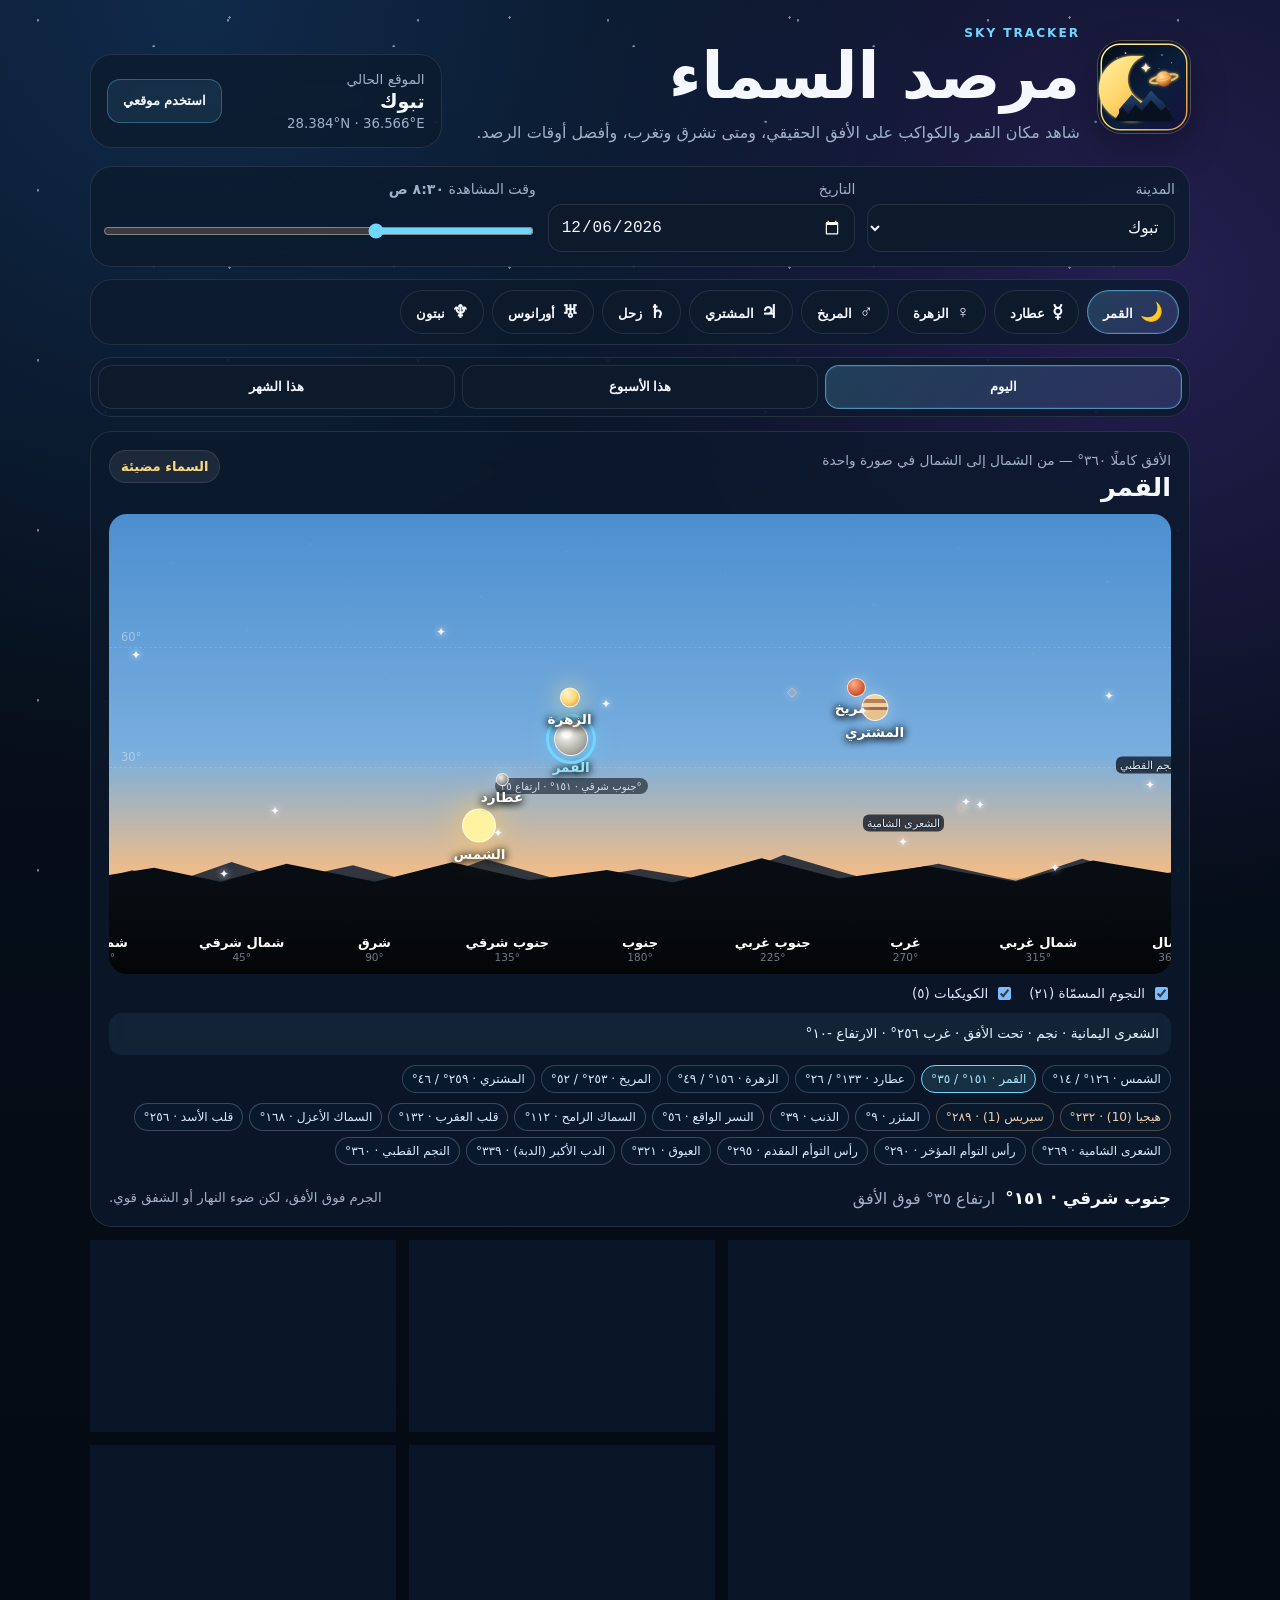
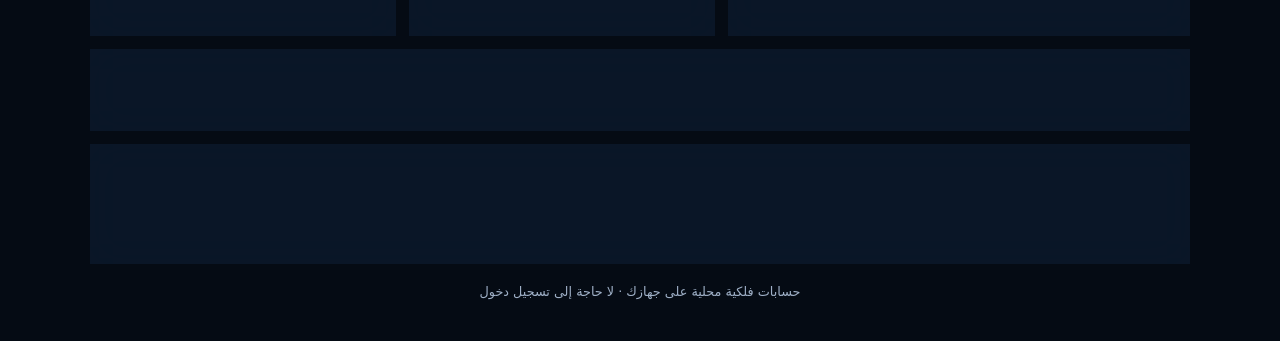
==== commit 6b000ebe: "Repair standalone JavaScript selector errors" ====
--- a/standalone.html
+++ b/standalone.html
@@ -639,7 +639,7 @@
   <script type="module">
 try {
 const $ = (s) => document.querySelector(s);
-const $ = (s) => [...document.querySelectorAll(s)];
+const $$ = (s) => [...document.querySelectorAll(s)];
 
 const CITIES = {
   tabuk:   { name: 'تبوك', lat: 28.3838, lon: 36.5662, offset: 180 },
@@ -852,7 +852,7 @@
       chip.type = 'button';
       chip.addEventListener('click', () => {
         selectedBody = name;
-        $('.body-chip').forEach(b => b.classList.toggle('active',b.dataset.body === name));
+        $$('.body-chip').forEach(b => b.classList.toggle('active',b.dataset.body === name));
         scheduleRender();
       });
     }
@@ -930,8 +930,8 @@
 }
 
 function setTabs() {
-  $('.tab').forEach(btn => btn.classList.toggle('active', btn.dataset.tab === activeTab));
-  $('.tab-page').forEach(page => page.classList.remove('active-page'));
+  $$('.tab').forEach(btn => btn.classList.toggle('active', btn.dataset.tab === activeTab));
+  $$('.tab-page').forEach(page => page.classList.remove('active-page'));
   $(`#${activeTab}Tab`).classList.add('active-page');
 }
 
@@ -1021,12 +1021,12 @@
 for (const id of ['showNamedStars','showMinorBodies']) {
   $('#'+id).addEventListener('change',()=>scheduleRender());
 }
-$('.body-chip').forEach(btn => btn.addEventListener('click', () => {
+$$('.body-chip').forEach(btn => btn.addEventListener('click', () => {
   selectedBody = btn.dataset.body;
-  $('.body-chip').forEach(x => x.classList.toggle('active', x === btn));
+  $$('.body-chip').forEach(x => x.classList.toggle('active', x === btn));
   scheduleRender();
 }));
-$('.tab').forEach(btn => btn.addEventListener('click', () => {
+$$('.tab').forEach(btn => btn.addEventListener('click', () => {
   activeTab = btn.dataset.tab;
   setTabs();
 }));
